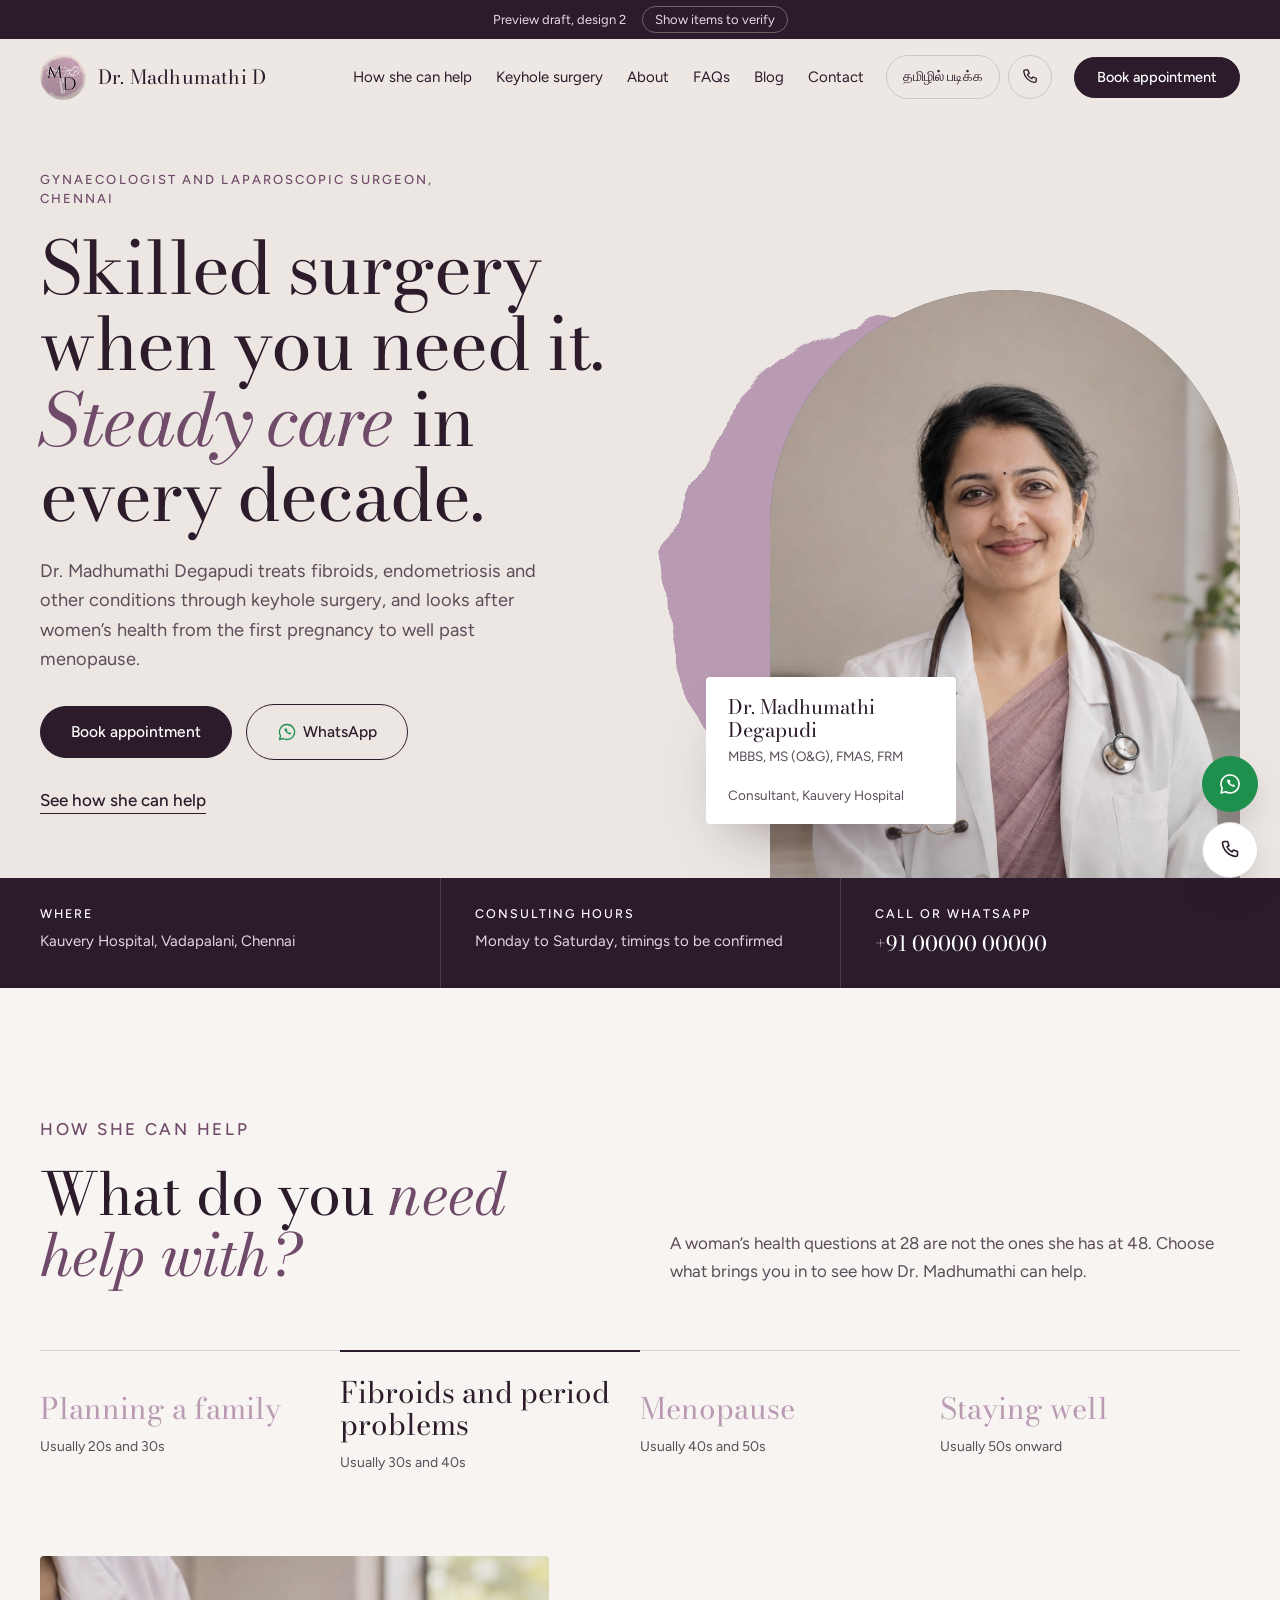
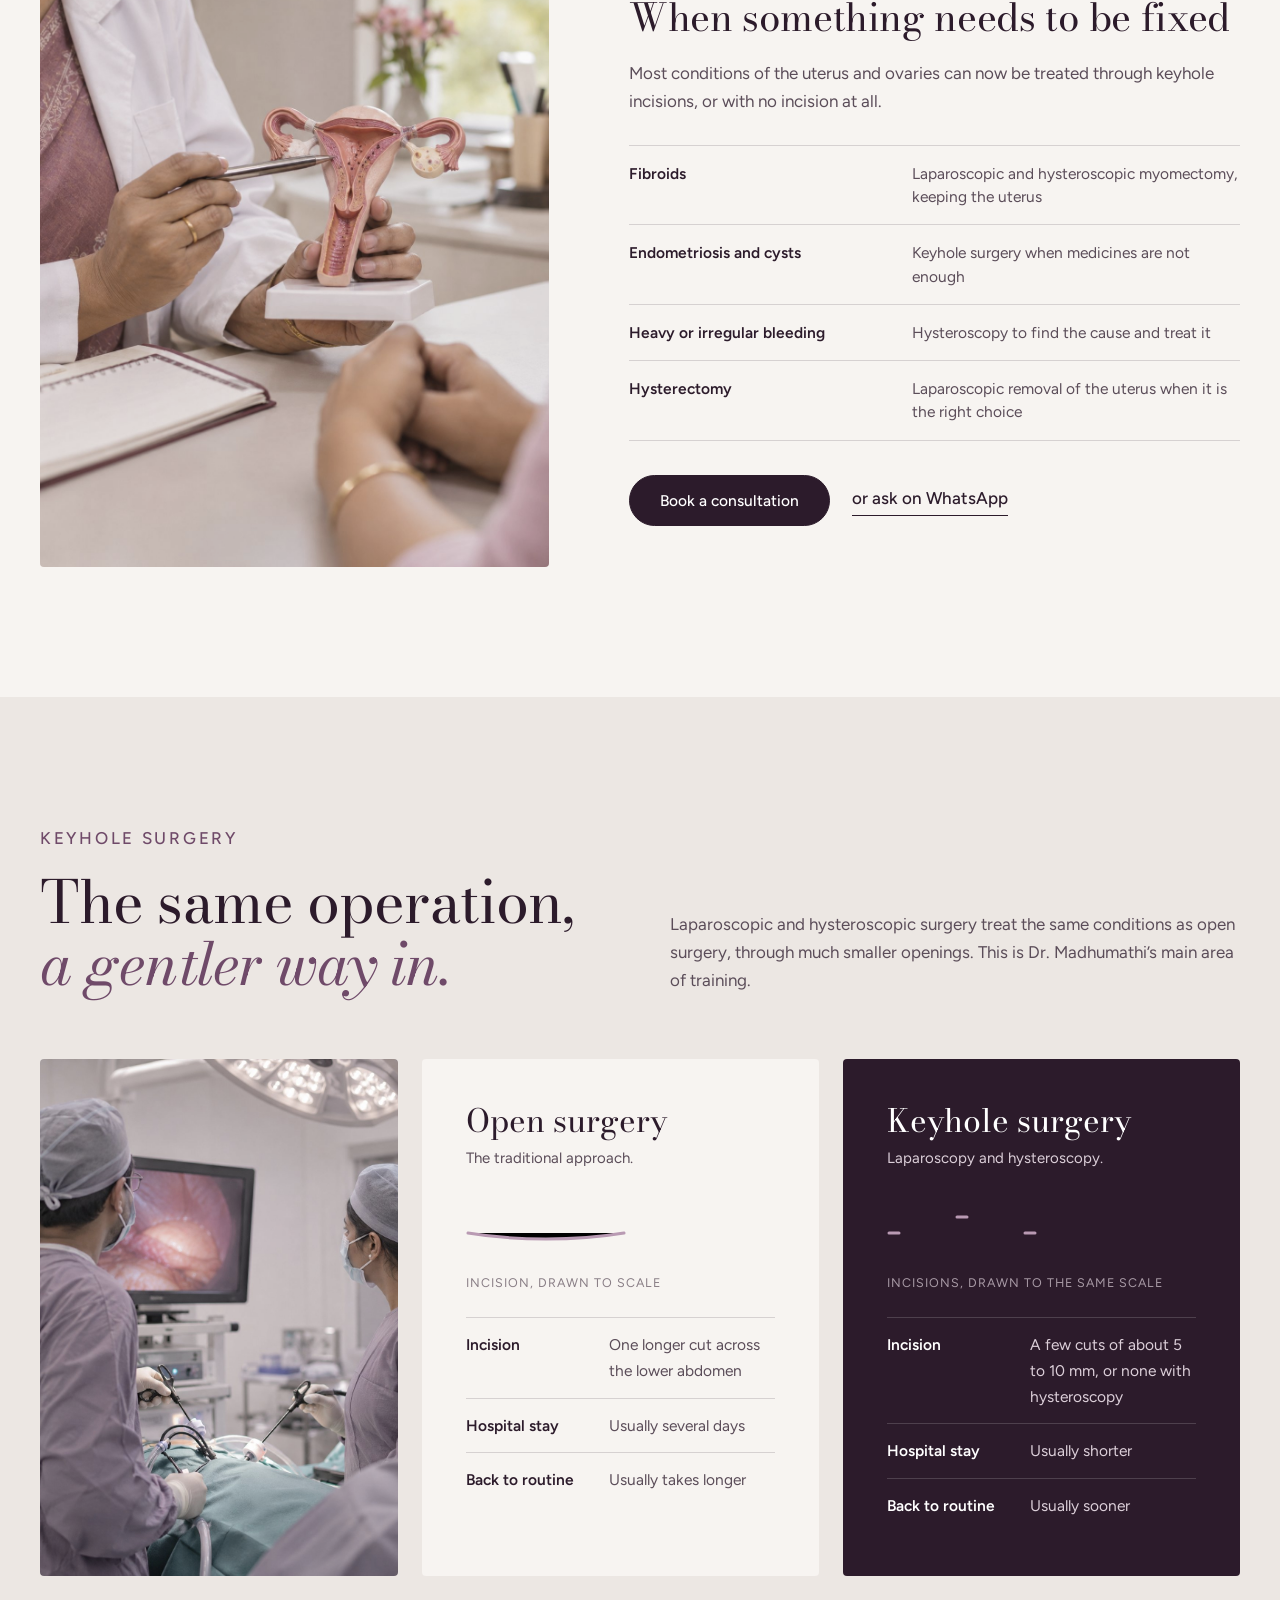
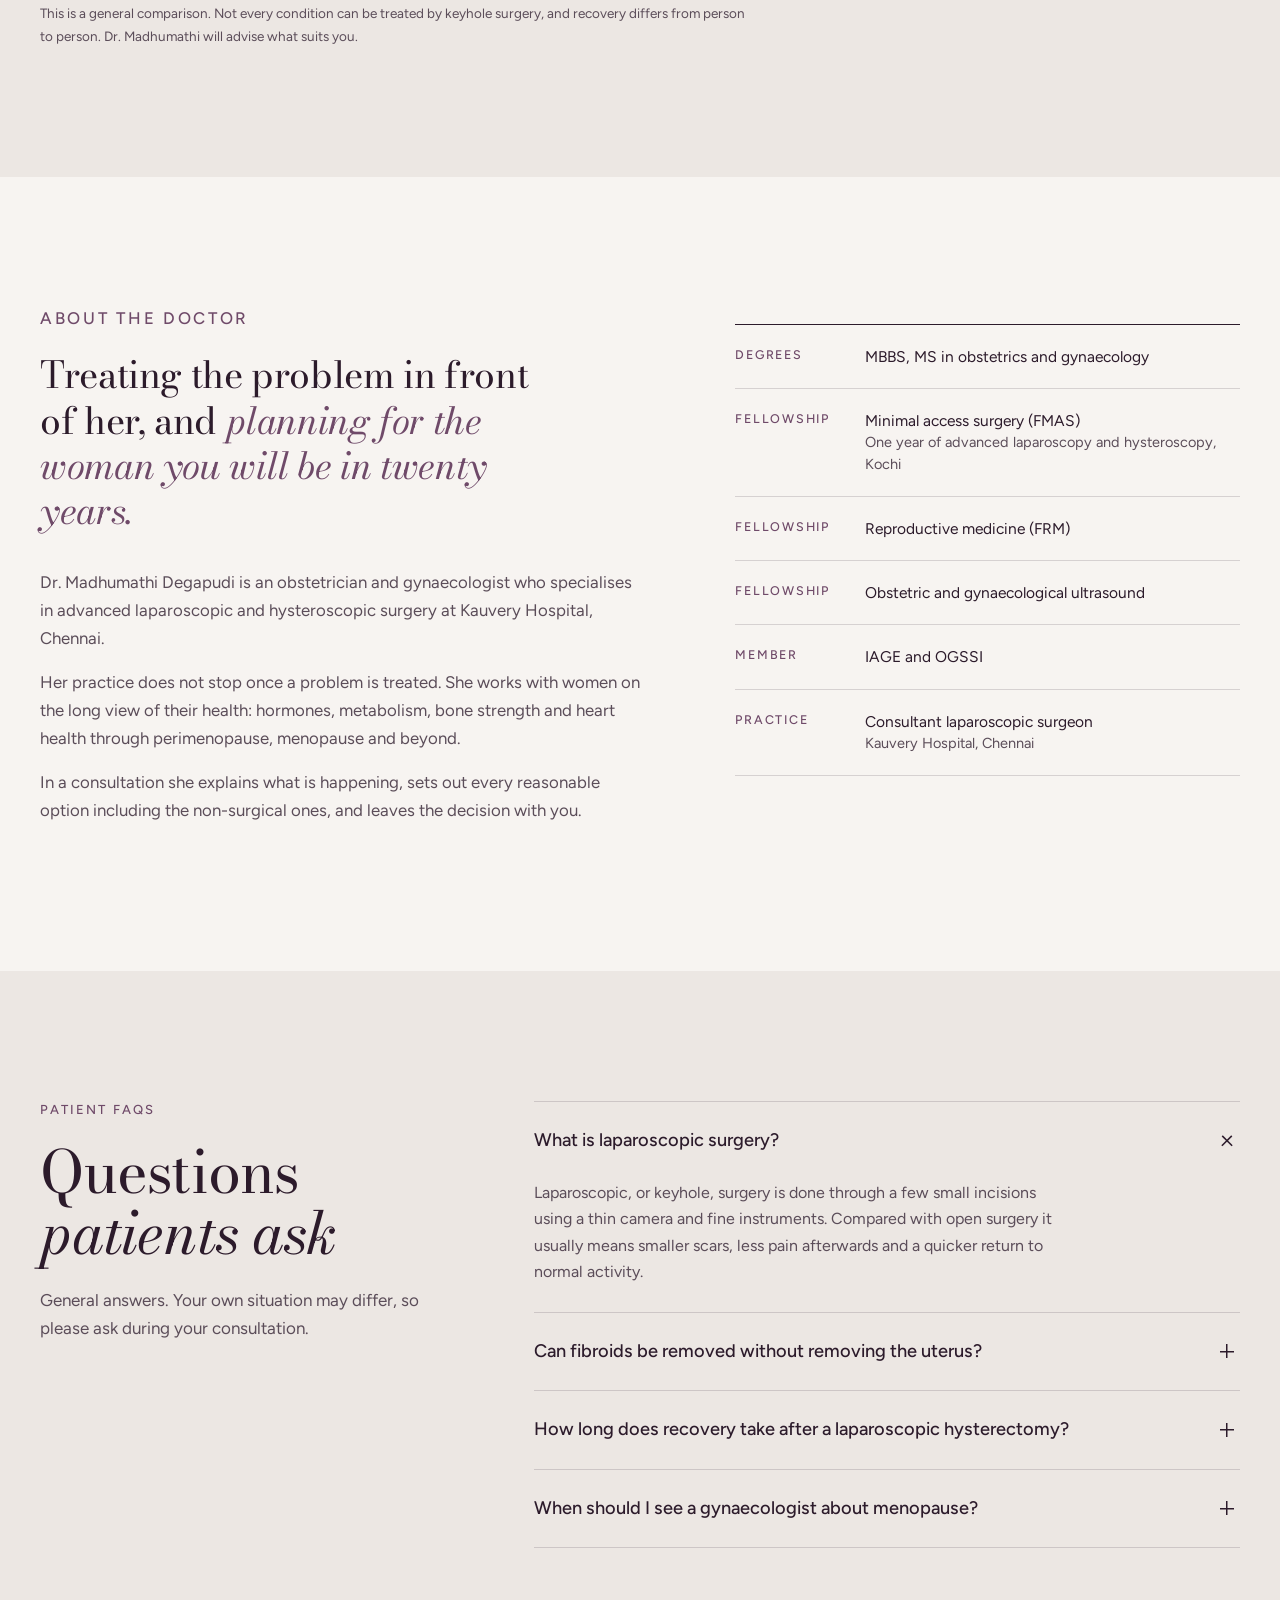
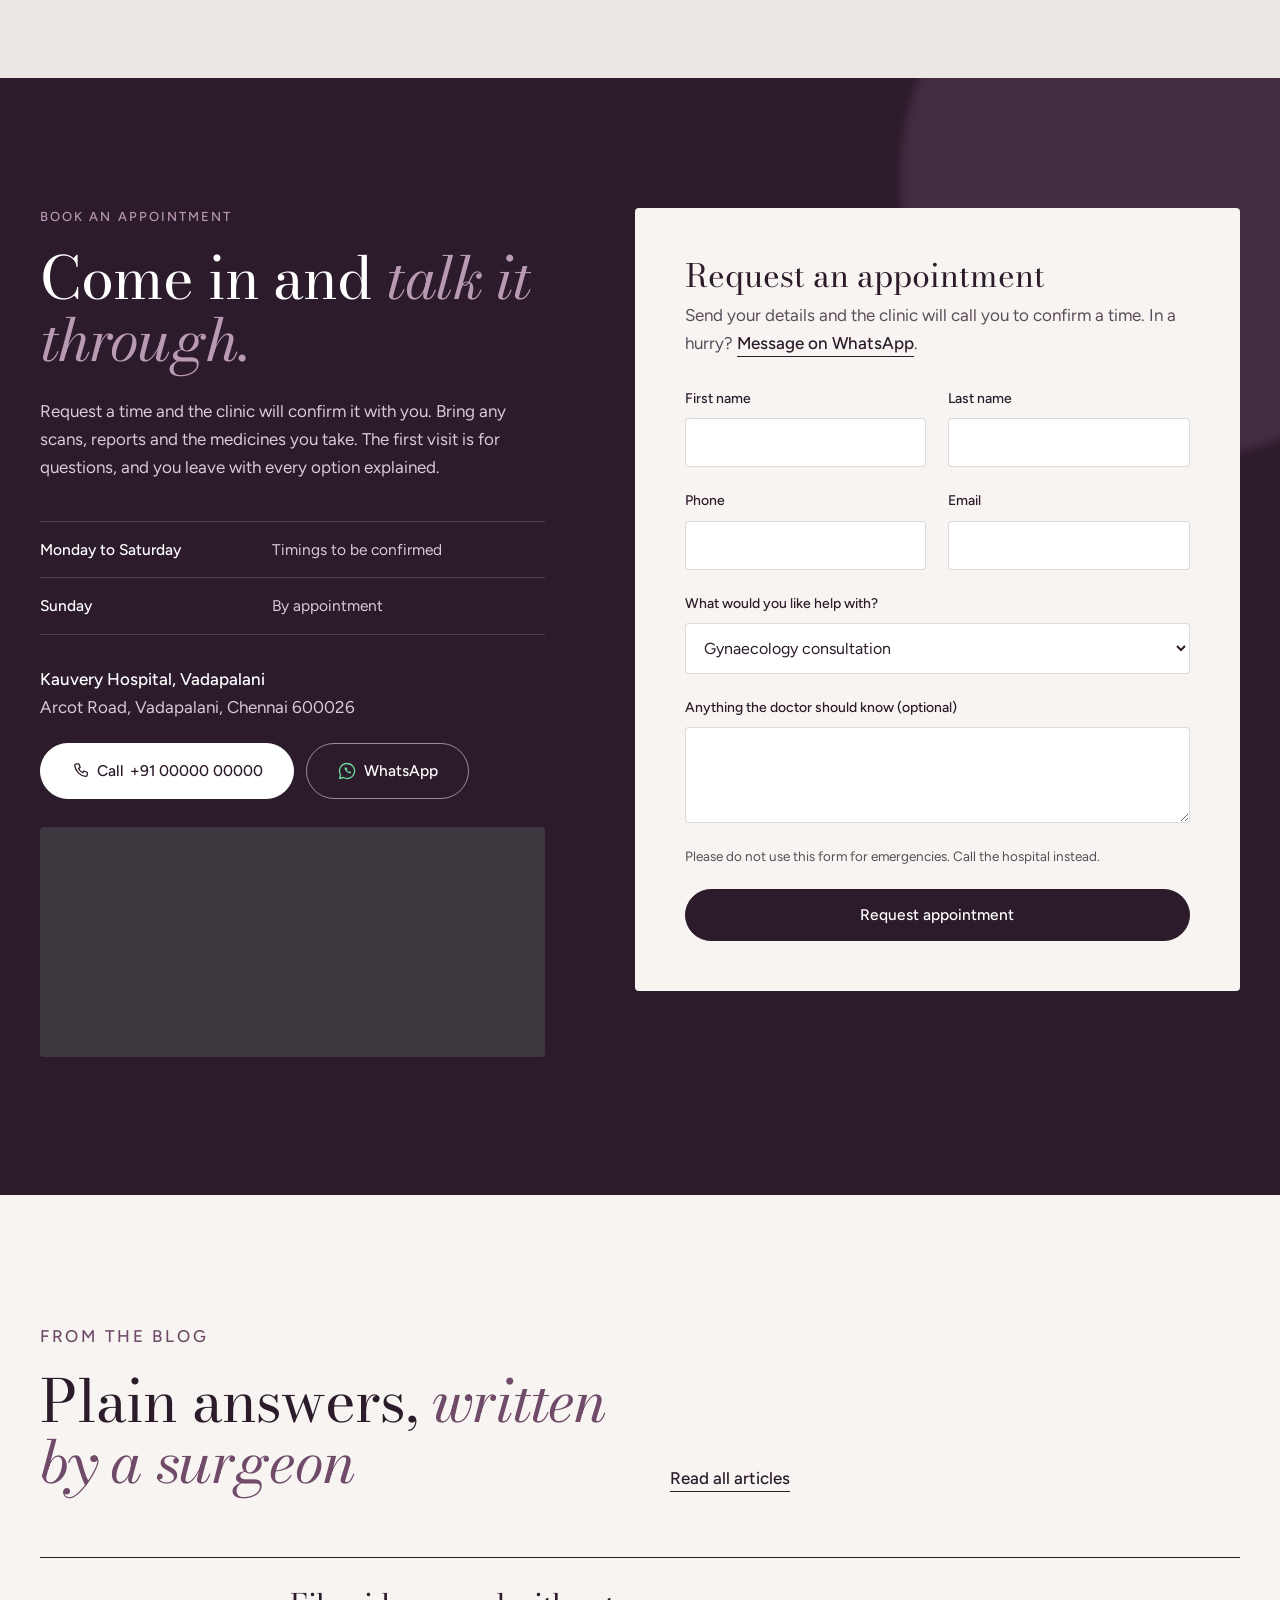
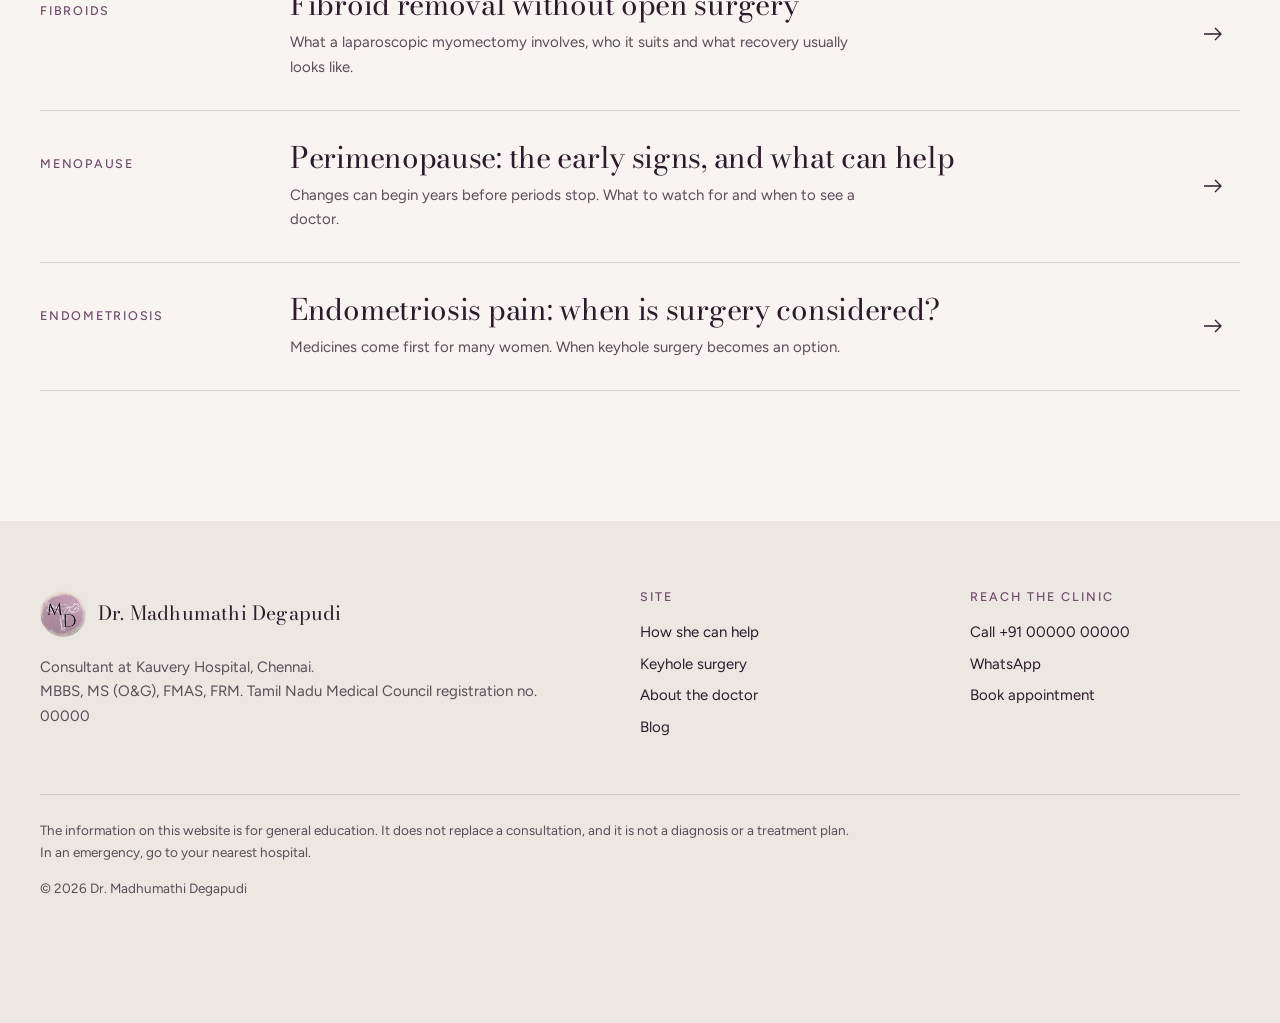
==== index.html @ 5eed121d "Website preview: Design 2 (life stages) Co-Authored-By: Claude Opus 5.5 <noreply@anthropic.com> Clau" ====
<!DOCTYPE html>
<html lang="en">
<head>
<meta charset="utf-8">
<meta name="robots" content="noindex, nofollow">
<meta name="viewport" content="width=device-width, initial-scale=1">
<title>Dr. Madhumathi Degapudi | Laparoscopic Gynaecologist in Chennai</title>
<meta name="description" content="Dr. Madhumathi Degapudi is a gynaecological laparoscopic and hysteroscopic surgeon and obstetrician at Kauvery Hospital, Chennai. Keyhole surgery, pregnancy care, menopause and healthy ageing.">
<link rel="icon" href="assets/logo-mark.jpg">
<link rel="stylesheet" href="styles.css">
<script type="application/ld+json">{"@context":"https://schema.org","@type":"Physician","name":"Dr. Madhumathi Degapudi","medicalSpecialty":["Gynecologic","Obstetric"],"description":"Gynaecological laparoscopic and hysteroscopic surgeon and obstetrician in Chennai.","hospitalAffiliation":{"@type":"Hospital","name":"Kauvery Hospital, Vadapalani"},"address":{"@type":"PostalAddress","streetAddress":"Arcot Road, Vadapalani","addressLocality":"Chennai","addressRegion":"Tamil Nadu","postalCode":"600026","addressCountry":"IN"}}</script>
</head>
<body class="hide-marks">
<div class="toast" role="status" aria-live="polite"></div><div class="preview-bar"><span>Preview draft, design 2</span><button type="button" data-toggle-marks>Show items to verify</button></div><svg width="0" height="0" style="position:absolute" aria-hidden="true"><symbol id="i-wa" viewBox="0 0 24 24"><path fill="none" stroke="currentColor" stroke-width="1.6" stroke-linejoin="round" d="M12 3a9 9 0 0 0-7.8 13.5L3 21l4.6-1.2A9 9 0 1 0 12 3Z"/><path fill="currentColor" d="M9.1 7.800c-.5 2.900 3.1 6.800 7 7.1l1-1.5-2-1.2-.9.8c-1-.4-2-1.400-2.400-2.400l.8-.9-1.2-2Z"/></symbol><symbol id="i-ph" viewBox="0 0 24 24"><path fill="none" stroke="currentColor" stroke-width="1.6" stroke-linejoin="round" d="M6.5 3.5h3l1.5 4-2 1.5a11 11 0 0 0 5 5l1.5-2 4 1.5v3a2 2 0 0 1-2 2A15 15 0 0 1 4.5 5.5a2 2 0 0 1 2-2Z"/></symbol></svg>
<header class="site-header" data-widget="header"><div class="wrap">
  <a class="brand" href="index.html"><img src="assets/logo-mark.jpg" alt=""><span><b>Dr. Madhumathi D</b><small>Laparoscopic surgeon and reproductive health specialist</small></span></a>
  <nav class="nav" id="nav" aria-label="Main"><a href="#care">How she can help</a><a href="#keyhole">Keyhole surgery</a><a href="#about">About</a><a href="#faqs">FAQs</a><a href="blog.html">Blog</a><a href="#book">Contact</a><a class="nav-ta" href="#" lang="ta" data-tamil>தமிழில் படிக்க</a></nav>
  <div class="reach"><a class="lang" href="#" lang="ta" data-tamil title="Tamil version: to be added on the live site">தமிழில் படிக்க</a><a class="round" href="tel:+910000000000" aria-label="Call the clinic"><svg class="ic" aria-hidden="true"><use href="#i-ph"/></svg></a></div>
  <a class="btn sm" href="#book">Book appointment</a>
  <button class="menu-btn" type="button" aria-label="Menu" aria-expanded="false" aria-controls="nav"></button>
</div></header>
<main>
<section class="hero" data-widget="hero"><div class="wrap">
  <div class="hero-text">
    <p class="label">Gynaecologist and laparoscopic surgeon, Chennai</p>
    <h1>Skilled surgery when you need it. <i>Steady care</i> in every decade.</h1>
    <p class="hero-lede">Dr. Madhumathi Degapudi treats fibroids, endometriosis and other conditions through keyhole surgery, and looks after women&rsquo;s health from the first pregnancy to well past menopause.</p>
    <div class="hero-actions"><a class="btn" href="#book">Book appointment</a><a class="btn wa-o" href="https://wa.me/910000000000?text=Hello%2C%20I%20would%20like%20to%20book%20an%20appointment%20with%20Dr.%20Madhumathi."><svg class="ic" aria-hidden="true"><use href="#i-wa"/></svg>WhatsApp</a></div>
    <p class="hero-more"><a class="tlink" href="#care">See how she can help</a></p>
  </div>
  <div class="hero-visual">
    <div class="disc" aria-hidden="true"><svg viewBox="0 0 200 200"><defs><filter id="brush" x="-20%" y="-20%" width="140%" height="140%"><feTurbulence type="fractalNoise" baseFrequency=".035" numOctaves="3" seed="7"/><feDisplacementMap in="SourceGraphic" scale="14"/></filter></defs><circle cx="100" cy="100" r="86" filter="url(#brush)"/></svg></div>
    <div class="hero-portrait"><img src="assets/img/doctor.jpg" alt="Dr. Madhumathi Degapudi"></div>
    <div class="hero-tag"><b>Dr. Madhumathi Degapudi</b><span><span class="v">MBBS, MS (O&amp;G), FMAS, FRM</span><br>Consultant, Kauvery Hospital</span><span class="v v-only">Dummy photo, not the doctor</span></div>
  </div>
</div></section>

<section class="facts" data-widget="info-bar" aria-label="Clinic details"><div class="wrap"><ul>
  <li><b>Where</b>Kauvery Hospital, <span class="v">Vadapalani</span>, Chennai</li>
  <li><b>Consulting hours</b><span class="v">Monday to Saturday, timings to be confirmed</span></li>
  <li><b>Call or WhatsApp</b><a href="tel:+910000000000"><span class="v">+91 00000 00000</span></a></li>
</ul></div></section>

<section class="section" id="care" data-widget="treatments-grid"><div class="wrap">
  <div class="head rv"><div><p class="label">How she can help</p><h2>What do you <i>need help with?</i></h2></div><p>A woman&rsquo;s health questions at 28 are not the ones she has at 48. Choose what brings you in to see how Dr. Madhumathi can help.</p></div>
  <div class="stages rv" role="tablist" aria-label="Life stage"><button class="stage-tab" role="tab" id="t-s1" aria-controls="s1" aria-selected="false" tabindex="-1"><span class="age">Planning a family</span><span class="name">Usually 20s and 30s</span></button><button class="stage-tab" role="tab" id="t-s2" aria-controls="s2" aria-selected="true" tabindex="0"><span class="age">Fibroids and period problems</span><span class="name">Usually 30s and 40s</span></button><button class="stage-tab" role="tab" id="t-s3" aria-controls="s3" aria-selected="false" tabindex="-1"><span class="age">Menopause</span><span class="name">Usually 40s and 50s</span></button><button class="stage-tab" role="tab" id="t-s4" aria-controls="s4" aria-selected="false" tabindex="-1"><span class="age">Staying well</span><span class="name">Usually 50s onward</span></button></div>
  <div class="panel" role="tabpanel" id="s1" aria-labelledby="t-s1" hidden><div class="panel-pic"><img src="assets/img/pregnancy.jpg" alt="A pregnant woman resting her hands on her bump" loading="lazy"></div><div class="panel-body"><h3>Starting a family, or deciding when to</h3><p>Care for the years when periods, contraception, fertility and pregnancy are the questions that matter most.</p><ul><li><b>Pregnancy care</b><span>Antenatal visits, normal delivery and caesarean section</span></li><li><b>High-risk pregnancy</b><span>Closer monitoring when you or the baby need it</span></li><li><b>Fertility</b><span>Evaluation, treatment and laparoscopic tubal recanalisation</span></li><li><b>Ultrasound</b><span>Obstetric and gynaecological scans</span></li></ul><div class="cta-row"><a class="btn" href="#book">Book a consultation</a><a class="tlink" href="https://wa.me/910000000000?text=Hello%2C%20I%20would%20like%20to%20book%20an%20appointment%20with%20Dr.%20Madhumathi.">or ask on WhatsApp</a></div></div></div><div class="panel" role="tabpanel" id="s2" aria-labelledby="t-s2"><div class="panel-pic"><img src="assets/img/consultation.jpg" alt="A doctor explaining a model of the uterus to a patient" loading="lazy"></div><div class="panel-body"><h3>When something needs to be fixed</h3><p>Most conditions of the uterus and ovaries can now be treated through keyhole incisions, or with no incision at all.</p><ul><li><b>Fibroids</b><span>Laparoscopic and hysteroscopic myomectomy, keeping the uterus</span></li><li><b>Endometriosis and cysts</b><span>Keyhole surgery when medicines are not enough</span></li><li><b>Heavy or irregular bleeding</b><span>Hysteroscopy to find the cause and treat it</span></li><li><b>Hysterectomy</b><span>Laparoscopic removal of the uterus when it is the right choice</span></li></ul><div class="cta-row"><a class="btn" href="#book">Book a consultation</a><a class="tlink" href="https://wa.me/910000000000?text=Hello%2C%20I%20would%20like%20to%20book%20an%20appointment%20with%20Dr.%20Madhumathi.">or ask on WhatsApp</a></div></div></div><div class="panel" role="tabpanel" id="s3" aria-labelledby="t-s3" hidden><div class="panel-pic"><img src="assets/img/menopause.jpg" alt="A woman in her late forties relaxing with a cup of tea" loading="lazy"></div><div class="panel-body"><h3>The change, without the guesswork</h3><p>Hot flushes, poor sleep, mood changes and unpredictable cycles are common. They are also treatable.</p><p class="v v-only" style="display:inline-block;font-size:14px">Services in this stage come from the doctor's note and need her confirmation.</p><ul><li><b>Symptom relief</b><span>Assessment and treatment, including hormone therapy where suitable</span></li><li><b>Bleeding problems</b><span>Prompt checks for heavy or unexpected bleeding</span></li><li><b>Screening</b><span>Cervical and breast screening at the right intervals</span></li><li><b>Metabolic health</b><span>Weight, blood sugar, thyroid and cholesterol reviewed together</span></li></ul><div class="cta-row"><a class="btn" href="#book">Book a consultation</a><a class="tlink" href="https://wa.me/910000000000?text=Hello%2C%20I%20would%20like%20to%20book%20an%20appointment%20with%20Dr.%20Madhumathi.">or ask on WhatsApp</a></div></div></div><div class="panel" role="tabpanel" id="s4" aria-labelledby="t-s4" hidden><div class="panel-pic"><img src="assets/img/healthy-ageing.jpg" alt="An older woman out on a morning walk" loading="lazy"></div><div class="panel-body"><h3>Strong for the decades ahead</h3><p>After menopause the risks shift to bones, heart and metabolism. A yearly review keeps you ahead of them.</p><p class="v v-only" style="display:inline-block;font-size:14px">Services in this stage come from the doctor's note and need her confirmation.</p><ul><li><b>Bone health</b><span>Screening and prevention of osteoporosis</span></li><li><b>Heart health</b><span>Risk checks that change after menopause</span></li><li><b>Bleeding after menopause</b><span>Always worth an early visit</span></li><li><b>Yearly review</b><span>One appointment that covers the whole picture</span></li></ul><div class="cta-row"><a class="btn" href="#book">Book a consultation</a><a class="tlink" href="https://wa.me/910000000000?text=Hello%2C%20I%20would%20like%20to%20book%20an%20appointment%20with%20Dr.%20Madhumathi.">or ask on WhatsApp</a></div></div></div>
</div></section>

<section class="section keyhole" id="keyhole" data-widget="features"><div class="wrap">
  <div class="head rv"><div><p class="label">Keyhole surgery</p><h2>The same operation, <i>a gentler way in.</i></h2></div><p>Laparoscopic and hysteroscopic surgery treat the same conditions as open surgery, through much smaller openings. This is Dr. Madhumathi&rsquo;s main area of training.</p></div>
  <div class="compare rv">
    <figure class="cmp-pic"><img src="assets/img/keyhole-surgery.jpg" alt="Surgeons performing a laparoscopic operation, watching the camera view on a monitor" loading="lazy"></figure>
    <div class="cmp"><h3>Open surgery</h3><p>The traditional approach.</p>
      <svg viewBox="0 0 300 56" preserveAspectRatio="xMinYMid meet" aria-hidden="true"><path class="cut" d="M2 30C50 38 110 38 158 30"/></svg><p class="cap">Incision, drawn to scale</p>
      <dl><div><dt>Incision</dt><dd>One longer cut across the lower abdomen</dd></div><div><dt>Hospital stay</dt><dd>Usually several days</dd></div><div><dt>Back to routine</dt><dd>Usually takes longer</dd></div></dl></div>
    <div class="cmp on"><h3>Keyhole surgery</h3><p>Laparoscopy and hysteroscopy.</p>
      <svg viewBox="0 0 300 56" preserveAspectRatio="xMinYMid meet" aria-hidden="true"><path class="cut" d="M2 30h10M70 14h10M138 30h10"/></svg><p class="cap">Incisions, drawn to the same scale</p>
      <dl><div><dt>Incision</dt><dd>A few cuts of about 5 to 10 mm, or none with hysteroscopy</dd></div><div><dt>Hospital stay</dt><dd>Usually shorter</dd></div><div><dt>Back to routine</dt><dd>Usually sooner</dd></div></dl></div>
  </div>
  <p class="note rv">This is a general comparison. Not every condition can be treated by keyhole surgery, and recovery differs from person to person. Dr. Madhumathi will advise what suits you. <span class="v v-only">Comparison wording to be approved by the doctor.</span></p>
</div></section>

<section class="section" id="about" data-widget="about"><div class="wrap about">
  <div class="about-copy rv">
    <p class="label">About the doctor</p>
    <p class="statement">Treating the problem in front of her, and <i>planning for the woman you will be in twenty years.</i></p>
    <p>Dr. Madhumathi Degapudi is an obstetrician and gynaecologist who specialises in advanced laparoscopic and hysteroscopic surgery at Kauvery Hospital, Chennai.</p>
    <p>Her practice does not stop once a problem is treated. She works with women on the long view of their health: hormones, metabolism, bone strength and heart health through perimenopause, menopause and beyond.</p>
    <p>In a consultation she explains what is happening, sets out every reasonable option including the non-surgical ones, and leaves the decision with you.</p>
  </div>
  <dl class="cv rv">
    <div><dt>Degrees</dt><dd><span class="v">MBBS, MS in obstetrics and gynaecology</span></dd></div>
    <div><dt>Fellowship</dt><dd><span class="v">Minimal access surgery (FMAS)</span><small><span class="v">One year of advanced laparoscopy and hysteroscopy, Kochi</span></small></dd></div>
    <div><dt>Fellowship</dt><dd><span class="v">Reproductive medicine (FRM)</span></dd></div>
    <div><dt>Fellowship</dt><dd><span class="v">Obstetric and gynaecological ultrasound</span></dd></div>
    <div><dt>Member</dt><dd><span class="v">IAGE and OGSSI</span></dd></div>
    <div><dt>Practice</dt><dd>Consultant laparoscopic surgeon<small>Kauvery Hospital, Chennai</small></dd></div>
  </dl>
</div></section>

<section class="section faq" id="faqs" data-widget="faq"><div class="wrap faq-grid">
  <div class="rv"><p class="label">Patient FAQs</p><h2>Questions <i>patients ask</i></h2><p style="margin-top:22px">General answers. Your own situation may differ, so please ask during your consultation.</p></div>
  <div class="rv">
    <details open><summary>What is laparoscopic surgery?</summary><p>Laparoscopic, or keyhole, surgery is done through a few small incisions using a thin camera and fine instruments. Compared with open surgery it usually means smaller scars, less pain afterwards and a quicker return to normal activity.</p></details>
    <details><summary>Can fibroids be removed without removing the uterus?</summary><p>Often, yes. A myomectomy removes the fibroids and leaves the uterus in place. Whether it suits you depends on the size, number and position of the fibroids and on your plans for pregnancy.</p></details>
    <details><summary>How long does recovery take after a laparoscopic hysterectomy?</summary><p>It varies from person to person. Many women go home within a few days and return to light activity over the following weeks. Your surgeon will give you a timeline based on your operation and general health.</p></details>
    <details><summary>When should I see a gynaecologist about menopause?</summary><p>Come in if hot flushes, poor sleep, mood changes or irregular periods are affecting your daily life, or if you have any bleeding after menopause. A check-up in your forties is also a good time to plan for bone and heart health.</p></details>
  </div>
</div></section>

<section class="section book" id="book" data-widget="appointment"><div class="wrap">
  <div class="rv">
    <p class="label">Book an appointment</p>
    <h2>Come in and <i>talk it through.</i></h2>
    <p class="visit-line">Request a time and the clinic will confirm it with you. Bring any scans, reports and the medicines you take. The first visit is for questions, and you leave with every option explained.</p>
    <table class="hours">
      <tr><th scope="row">Monday to Saturday</th><td><span class="v">Timings to be confirmed</span></td></tr>
      <tr><th scope="row">Sunday</th><td><span class="v">By appointment</span></td></tr>
    </table>
    <address><b>Kauvery Hospital, <span class="v">Vadapalani</span></b><span class="v">Arcot Road, Vadapalani, Chennai 600026</span></address>
    <div class="quick"><a class="btn light" href="tel:+910000000000"><svg class="ic" aria-hidden="true"><use href="#i-ph"/></svg>Call <span class="v">+91 00000 00000</span></a><a class="btn wa-o" href="https://wa.me/910000000000?text=Hello%2C%20I%20would%20like%20to%20book%20an%20appointment%20with%20Dr.%20Madhumathi."><svg class="ic" aria-hidden="true"><use href="#i-wa"/></svg>WhatsApp</a></div>
    <iframe class="map" title="Map showing Kauvery Hospital, Vadapalani" loading="lazy" src="https://www.google.com/maps?q=Kauvery+Hospital+Vadapalani+Chennai&output=embed"></iframe>
  </div>
  <div class="form rv">
    <h3>Request an appointment</h3>
    <p>Send your details and the clinic will call you to confirm a time. In a hurry? <a class="tlink" href="https://wa.me/910000000000?text=Hello%2C%20I%20would%20like%20to%20book%20an%20appointment%20with%20Dr.%20Madhumathi.">Message on WhatsApp</a>.</p>
    <form id="appointment-form" class="am-form">
      <label class="field">First name<input type="text" name="first_name" autocomplete="given-name" required></label>
      <label class="field">Last name<input type="text" name="last_name" autocomplete="family-name"></label>
      <label class="field">Phone<input type="tel" name="phone" autocomplete="tel" required></label>
      <label class="field">Email<input type="email" name="email" autocomplete="email"></label>
      <label class="field full">What would you like help with?<select name="concern"><option>Gynaecology consultation</option><option>Surgery opinion</option><option>Pregnancy care</option><option>Fertility</option><option>Menopause and healthy ageing</option><option>Other</option></select></label>
      <label class="field full">Anything the doctor should know (optional)<textarea name="summary"></textarea></label>
      <small>Please do not use this form for emergencies. Call the hospital instead.</small>
      <button class="btn" type="submit">Request appointment</button>
    </form>
    <div class="sent" tabindex="-1" role="status">Appointment requested. On the live site this sends an email alert to the clinic; in this preview nothing is sent.</div>
  </div>
</div></section>

<section class="section" id="blog" data-widget="blog-grid"><div class="wrap">
  <div class="head rv"><div><p class="label">From the blog</p><h2>Plain answers, <i>written by a surgeon</i></h2></div><p><a class="tlink" href="blog.html">Read all articles</a></p></div>
  <div class="rows rv"><a class="jrow" href="#" data-in="fibroids"><span>Fibroids</span><div><h3>Fibroid removal without open surgery</h3><p>What a laparoscopic myomectomy involves, who it suits and what recovery usually looks like.</p></div><svg viewBox="0 0 26 26" aria-hidden="true"><path d="M4 13h17M15 7l6 6-6 6"/></svg></a><a class="jrow" href="#" data-in="menopause"><span>Menopause</span><div><h3>Perimenopause: the early signs, and what can help</h3><p>Changes can begin years before periods stop. What to watch for and when to see a doctor.</p></div><svg viewBox="0 0 26 26" aria-hidden="true"><path d="M4 13h17M15 7l6 6-6 6"/></svg></a><a class="jrow" href="#" data-in="endometriosis"><span>Endometriosis</span><div><h3>Endometriosis pain: when is surgery considered?</h3><p>Medicines come first for many women. When keyhole surgery becomes an option.</p></div><svg viewBox="0 0 26 26" aria-hidden="true"><path d="M4 13h17M15 7l6 6-6 6"/></svg></a></div>
</div></section>
</main>
<footer class="site-footer" data-widget="footer"><div class="wrap">
  <div class="cols">
    <div><a class="brand" href="index.html"><img src="assets/logo-mark.jpg" alt=""><span><b>Dr. Madhumathi Degapudi</b><small>Laparoscopic surgeon and reproductive health specialist</small></span></a>
      <p>Consultant at Kauvery Hospital, Chennai.<br><span class="v">MBBS, MS (O&amp;G), FMAS, FRM</span>. Tamil Nadu Medical Council registration no. <span class="v">00000</span></p></div>
    <div><h3>Site</h3><ul><li><a href="#care">How she can help</a></li><li><a href="#keyhole">Keyhole surgery</a></li><li><a href="#about">About the doctor</a></li><li><a href="blog.html">Blog</a></li></ul></div>
    <div><h3>Reach the clinic</h3><ul><li><a href="tel:+910000000000">Call <span class="v">+91 00000 00000</span></a></li><li><a href="https://wa.me/910000000000?text=Hello%2C%20I%20would%20like%20to%20book%20an%20appointment%20with%20Dr.%20Madhumathi.">WhatsApp</a></li><li><a href="#book">Book appointment</a></li></ul></div>
  </div>
  <div class="fine"><p>The information on this website is for general education. It does not replace a consultation, and it is not a diagnosis or a treatment plan. In an emergency, go to your nearest hospital.</p><p>&copy; 2026 Dr. Madhumathi Degapudi</p></div>
</div></footer>
<nav class="dock" aria-label="Quick actions"><a href="tel:+910000000000"><svg class="ic" aria-hidden="true"><use href="#i-ph"/></svg>Call</a><a class="wa" href="https://wa.me/910000000000?text=Hello%2C%20I%20would%20like%20to%20book%20an%20appointment%20with%20Dr.%20Madhumathi."><svg class="ic" aria-hidden="true"><use href="#i-wa"/></svg>WhatsApp</a><a class="main" href="#book">Book</a></nav>
<div class="float" aria-label="Quick contact"><a class="wa" href="https://wa.me/910000000000?text=Hello%2C%20I%20would%20like%20to%20book%20an%20appointment%20with%20Dr.%20Madhumathi." aria-label="WhatsApp the clinic" title="WhatsApp the clinic"><svg class="ic" aria-hidden="true"><use href="#i-wa"/></svg><span>WhatsApp us</span></a><a href="tel:+910000000000" aria-label="Call the clinic" title="Call the clinic"><svg class="ic" aria-hidden="true"><use href="#i-ph"/></svg><span>Call <span class="v">+91 00000 00000</span></span></a></div>
<script src="site.js"></script>
</body>
</html>
---- styles.css ----
/* Dr. Madhumathi D — Design 2: "every decade" */

@font-face { font-family: "Bodoni Moda"; src: url(assets/fonts/bodoni-moda-latin-400-normal.woff2) format("woff2"); font-weight: 400; font-display: swap; }
@font-face { font-family: "Bodoni Moda"; src: url(assets/fonts/bodoni-moda-latin-400-italic.woff2) format("woff2"); font-weight: 400; font-style: italic; font-display: swap; }
@font-face { font-family: "Figtree"; src: url(assets/fonts/figtree-latin-400-normal.woff2) format("woff2"); font-weight: 400; font-display: swap; }
@font-face { font-family: "Figtree"; src: url(assets/fonts/figtree-latin-500-normal.woff2) format("woff2"); font-weight: 500; font-display: swap; }
@font-face { font-family: "Figtree"; src: url(assets/fonts/figtree-latin-600-normal.woff2) format("woff2"); font-weight: 600; font-display: swap; }

:root {
  --ink: #2c1b2b;          /* aubergine, from the logo lettering */
  --body: #5b4d59;
  --stone: #ece7e3;        /* the logo's greige ground */
  --paper: #f7f4f1;
  --white: #ffffff;
  --mauve: #b99ab3;        /* the logo's brushed disc */
  --mauve-soft: #e6d7e2;
  --plum: #6f4a69;
  --line: rgba(44, 27, 43, .16);
  --display: "Bodoni Moda", "Didot", "Times New Roman", serif;
  --text: "Figtree", "Segoe UI", system-ui, sans-serif;
  --wrap: 1200px;
  --ease: cubic-bezier(.22, .7, .2, 1);
}

* { box-sizing: border-box; }
html { scroll-behavior: smooth; scroll-padding-top: 88px; }
body { margin: 0; background: var(--paper); color: var(--body); font: 400 17px/1.65 var(--text); -webkit-font-smoothing: antialiased; overflow-x: hidden; }
img { max-width: 100%; display: block; }
a { color: inherit; }
h1, h2, h3 { margin: 0; color: var(--ink); }
h1, h2 { font-family: var(--display); font-weight: 400; line-height: 1.04; letter-spacing: -.015em; }
h2 { font-size: clamp(2.3rem, 4.6vw, 4rem); }
h3 { font: 600 1.12rem/1.3 var(--text); letter-spacing: 0; }
p { margin: 0 0 1em; max-width: 58ch; }
.wrap { width: min(var(--wrap), 100% - 64px); margin-inline: auto; }
:focus-visible { outline: 2px solid var(--plum); outline-offset: 3px; border-radius: 3px; }
.label { font: 500 13px/1 var(--text); letter-spacing: .16em; text-transform: uppercase; color: var(--plum); margin: 0 0 22px; }
.v { background: #fff1bf; box-shadow: 0 0 0 2px #fff1bf; color: #4a3a00; }
.hide-marks .v { background: none; box-shadow: none; color: inherit; }
.hide-marks .v-only { display: none; }

.preview-bar { background: var(--ink); color: #e6dbe4; font-size: 13px; padding: 6px 20px; display: flex; gap: 16px; align-items: center; justify-content: center; }
.preview-bar button { font: inherit; color: inherit; background: transparent; border: 1px solid rgba(255,255,255,.3); border-radius: 99px; padding: 2px 12px; cursor: pointer; }

/* buttons */
.btn { display: inline-flex; align-items: center; justify-content: center; font: 500 15.5px/1 var(--text); text-decoration: none; padding: 17px 30px; border-radius: 99px; border: 1px solid var(--ink); background: var(--ink); color: #fff; cursor: pointer; white-space: nowrap; transition: background .3s, color .3s, transform .3s var(--ease); }
.btn:hover { background: var(--plum); border-color: var(--plum); transform: translateY(-2px); }
.btn.line { background: transparent; color: var(--ink); }
.btn.line:hover { background: var(--ink); color: #fff; border-color: var(--ink); }
.btn.light { background: #fff; color: var(--ink); border-color: #fff; }
.btn.light:hover { background: var(--mauve-soft); border-color: var(--mauve-soft); }
.btn.sm { padding: 12px 22px; font-size: 14.5px; }
.tlink { font-weight: 500; color: var(--ink); text-decoration: none; border-bottom: 1px solid var(--ink); padding-bottom: 3px; transition: color .3s, border-color .3s; }
.tlink:hover { color: var(--plum); border-color: var(--plum); }

/* header */
.site-header { position: sticky; top: 0; z-index: 50; background: color-mix(in srgb, var(--stone) 90%, transparent); backdrop-filter: blur(14px); }
.site-header .wrap { display: flex; align-items: center; gap: 34px; height: 76px; }
.brand { display: flex; align-items: center; gap: 12px; text-decoration: none; margin-right: auto; }
.brand img { width: 46px; height: 46px; border-radius: 50%; }
.brand b { display: block; font: 400 1.22rem/1 var(--display); color: var(--ink); letter-spacing: .01em; white-space: nowrap; }
.brand small { display: block; font-size: 12px; color: var(--body); margin-top: 5px; white-space: nowrap; }
.nav { display: flex; gap: 30px; font-size: 15px; white-space: nowrap; }
.nav a { text-decoration: none; color: var(--ink); }
.nav a:hover, .nav a[aria-current="page"] { color: var(--plum); }
.menu-btn { display: none; width: 46px; height: 46px; border-radius: 50%; border: 1px solid var(--line); background: transparent; cursor: pointer; position: relative; }
.menu-btn::before, .menu-btn::after { content: ""; position: absolute; left: 13px; right: 13px; height: 1.5px; background: var(--ink); transition: transform .3s var(--ease), top .3s var(--ease); }
.menu-btn::before { top: 18px; } .menu-btn::after { top: 26px; }
.menu-open .menu-btn::before { top: 22px; transform: rotate(45deg); }
.menu-open .menu-btn::after { top: 22px; transform: rotate(-45deg); }

/* hero */
.hero { background: var(--stone); position: relative; overflow: hidden; }
.hero .wrap { display: grid; grid-template-columns: 1.08fr .92fr; gap: 40px; align-items: end; min-height: min(760px, calc(100vh - 76px)); padding-top: 56px; }
.hero-text { align-self: center; padding-bottom: 64px; position: relative; z-index: 2; }
.hero h1 { font-size: clamp(2.9rem, 5.7vw, 5.4rem); }
.hero h1 i { font-style: italic; color: var(--plum); }
.hero-lede { font-size: 1.14rem; line-height: 1.6; margin: 30px 0 38px; max-width: 44ch; }
.hero-actions { display: flex; flex-wrap: wrap; gap: 14px; align-items: center; }
.hero-visual { position: relative; align-self: end; justify-self: end; width: min(470px, 100%); }
.disc { position: absolute; left: 50%; top: 46%; width: 128%; aspect-ratio: 1; transform: translate(-50%, -50%); }
.disc svg { width: 100%; height: 100%; overflow: visible; }
.disc circle { fill: var(--mauve); }
.hero-portrait { position: relative; aspect-ratio: 4 / 5; border-radius: 260px 260px 0 0; overflow: hidden; background: #5c686d; }
.hero-portrait img { width: 100%; height: 100%; object-fit: cover; filter: saturate(.85) contrast(.97); }
.hero-tag { position: absolute; left: -64px; bottom: 54px; background: var(--white); padding: 18px 22px; border-radius: 4px; z-index: 3; box-shadow: 0 30px 60px -30px rgba(44,27,43,.5); max-width: 250px; }
.hero-tag b { display: block; font: 400 1.25rem/1.15 var(--display); color: var(--ink); }
.hero-tag span { display: block; font-size: 13.5px; line-height: 1.45; margin-top: 6px; }
.hero-text > *, .hero-visual { opacity: 0; transform: translateY(22px); animation: rise 1s var(--ease) forwards; }
.hero-text > :nth-child(1) { animation-delay: .05s; } .hero-text > :nth-child(2) { animation-delay: .15s; } .hero-text > :nth-child(3) { animation-delay: .28s; } .hero-text > :nth-child(4) { animation-delay: .4s; }
.hero-visual { animation-delay: .3s; }
@keyframes rise { to { opacity: 1; transform: none; } }

/* facts bar */
.facts { background: var(--ink); color: #e3d6e0; }
.facts ul { list-style: none; margin: 0; padding: 0; display: grid; grid-template-columns: repeat(3, 1fr); }
.facts li { padding: 30px 34px; border-left: 1px solid rgba(255,255,255,.14); font-size: 15px; line-height: 1.5; }
.facts li:first-child { border-left: 0; padding-left: 0; }
.facts b { display: block; color: #fff; font: 500 12.5px/1 var(--text); letter-spacing: .16em; text-transform: uppercase; margin-bottom: 10px; }
.facts a { color: #fff; }
.facts .v { color: #4a3a00; } .hide-marks .facts .v { color: inherit; }

.section { padding: 130px 0; }
.head { display: grid; grid-template-columns: 1fr 1fr; gap: 60px; align-items: end; margin-bottom: 64px; }
.head p { margin: 0; font-size: 1.06rem; }
.head h2 i, .statement i, .book h2 i, .closing i { font-style: italic; color: var(--plum); }

/* decades */
.stages { display: grid; grid-template-columns: repeat(4, 1fr); border-top: 1px solid var(--line); position: relative; }
.stage-tab { all: unset; box-sizing: border-box; cursor: pointer; padding: 26px 20px 26px 0; position: relative; color: var(--body); transition: color .3s; }
.stage-tab::before { content: ""; position: absolute; left: 0; top: -1px; width: 100%; height: 2px; background: var(--ink); transform: scaleX(0); transform-origin: left; transition: transform .6s var(--ease); }
.stage-tab[aria-selected="true"]::before { transform: scaleX(1); }
.stage-tab .age { display: block; font: 400 clamp(1.9rem, 3.2vw, 2.9rem)/1 var(--display); color: var(--mauve); transition: color .3s; }
.stage-tab .name { display: block; margin-top: 10px; font-weight: 500; font-size: 15.5px; }
.stage-tab[aria-selected="true"] .age, .stage-tab:hover .age { color: var(--ink); }
.stage-tab[aria-selected="true"] { color: var(--ink); }
.stage-tab:focus-visible { outline: 2px solid var(--plum); outline-offset: -2px; }
.panel { display: grid; grid-template-columns: 5fr 6fr; gap: 80px; align-items: center; margin-top: 56px; }
.panel[hidden] { display: none; }
.panel-pic { aspect-ratio: 5 / 6; border-radius: 4px; overflow: hidden; background: var(--stone); position: relative; }
.panel-pic img { width: 100%; height: 100%; object-fit: cover; filter: saturate(.8) contrast(.97); animation: zoom 1.4s var(--ease); }
.panel-pic.duo img { filter: grayscale(1) contrast(1.05) brightness(1.05); }
.panel-pic.duo::after { content: ""; position: absolute; inset: 0; background: var(--mauve); mix-blend-mode: soft-light; opacity: .8; }
@keyframes zoom { from { transform: scale(1.08); opacity: .4; } to { transform: none; opacity: 1; } }
.panel-body { animation: rise2 .8s var(--ease); }
@keyframes rise2 { from { opacity: 0; transform: translateY(18px); } to { opacity: 1; transform: none; } }
.panel-body h3 { font: 400 clamp(1.9rem, 3vw, 2.7rem)/1.1 var(--display); letter-spacing: -.01em; margin-bottom: 20px; }
.panel-body ul { list-style: none; margin: 30px 0 34px; padding: 0; }
.panel-body li { display: grid; grid-template-columns: 1fr 1.25fr; gap: 20px; padding: 16px 0; border-top: 1px solid var(--line); font-size: 15.5px; line-height: 1.5; }
.panel-body li:last-child { border-bottom: 1px solid var(--line); }
.panel-body li b { color: var(--ink); font-weight: 600; }

/* keyhole comparison */
.keyhole { background: var(--stone); }
.compare { display: grid; grid-template-columns: 1fr 1fr; gap: 24px; }
.cmp { background: var(--paper); border-radius: 4px; padding: 44px; }
.cmp.on { background: var(--ink); color: #dccfd9; }
.cmp.on h3, .cmp.on dt { color: #fff; }
.cmp h3 { font: 400 2rem/1.1 var(--display); margin-bottom: 8px; }
.cmp > p { font-size: 15px; margin-bottom: 26px; }
.cmp svg { width: 100%; height: 56px; margin: 6px 0 6px; }
.cmp .cap { font-size: 12.5px; letter-spacing: .08em; text-transform: uppercase; opacity: .7; margin: 0 0 24px; }
.cmp svg .body { fill: none; stroke: currentColor; stroke-opacity: .35; stroke-width: 1.2; }
.cmp svg .cut { stroke: var(--mauve); stroke-width: 3; stroke-linecap: round; }
.cmp dl { margin: 0; }
.cmp dl div { display: grid; grid-template-columns: 1fr 1.3fr; gap: 16px; padding: 14px 0; border-top: 1px solid var(--line); font-size: 15.5px; }
.cmp.on dl div { border-color: rgba(255,255,255,.16); }
.cmp dt { font-weight: 600; color: var(--ink); } .cmp dd { margin: 0; }
.note { font-size: 13.5px; margin: 26px 0 0; max-width: 80ch; }

/* about */
.about { display: grid; grid-template-columns: 6fr 5fr; gap: 90px; align-items: start; }
.statement { font: 400 clamp(1.7rem, 2.9vw, 2.6rem)/1.22 var(--display); color: var(--ink); letter-spacing: -.01em; margin: 0 0 36px; max-width: 22ch; }
.about-copy p { font-size: 1.05rem; }
.about-copy .statement { font-size: clamp(1.7rem, 2.9vw, 2.6rem); }
.cv { border-top: 1px solid var(--ink); }
.cv div { display: grid; grid-template-columns: 110px 1fr; gap: 20px; padding: 20px 0; border-bottom: 1px solid var(--line); font-size: 15.5px; line-height: 1.5; }
.cv dt { font: 500 12.5px/1.6 var(--text); letter-spacing: .14em; text-transform: uppercase; color: var(--plum); }
.cv dd { margin: 0; color: var(--ink); }
.cv dd small { display: block; color: var(--body); font-size: 14.5px; }

/* visit */
.steps { list-style: none; margin: 0; padding: 0; display: grid; grid-template-columns: repeat(4, 1fr); gap: 0; counter-reset: s; border-top: 1px solid var(--ink); }
.steps li { counter-increment: s; padding: 30px 30px 0 0; }
.steps li::before { content: counter(s); display: block; font: 400 3.4rem/1 var(--display); color: var(--mauve); margin-bottom: 22px; }
.steps p { font-size: 15.5px; margin: 10px 0 0; }

/* faq */
.faq { background: var(--stone); }
.faq-grid { display: grid; grid-template-columns: 4fr 7fr; gap: 90px; }
.faq-grid > div:first-child { position: sticky; top: 120px; align-self: start; }
details { border-top: 1px solid var(--line); }
details:last-child { border-bottom: 1px solid var(--line); }
summary { list-style: none; cursor: pointer; padding: 26px 50px 26px 0; font: 500 1.14rem/1.4 var(--text); color: var(--ink); position: relative; }
summary::-webkit-details-marker { display: none; }
summary::after { content: ""; position: absolute; right: 6px; top: 50%; width: 14px; height: 14px; margin-top: -7px; background: linear-gradient(var(--ink), var(--ink)) center / 14px 1.5px no-repeat, linear-gradient(var(--ink), var(--ink)) center / 1.5px 14px no-repeat; transition: transform .4s var(--ease); }
details[open] summary::after { transform: rotate(45deg); }
details p { padding: 0 50px 26px 0; margin: 0; font-size: 16px; }

/* book */
.book { background: var(--ink); color: #d8cbd5; position: relative; overflow: hidden; }
.book::before { content: ""; position: absolute; right: -180px; top: -180px; width: 560px; height: 560px; border-radius: 50%; background: var(--plum); opacity: .35; filter: blur(4px); }
.book .wrap { display: grid; grid-template-columns: 5fr 6fr; gap: 90px; position: relative; }
.book h2 { color: #fff; } .book h2 i { color: var(--mauve); }
.book .label { color: var(--mauve); }
.hours { width: 100%; border-collapse: collapse; margin: 40px 0 30px; }
.hours th, .hours td { text-align: left; padding: 15px 0; border-top: 1px solid rgba(255,255,255,.16); font-weight: 400; font-size: 15.5px; }
.hours tr:last-child th, .hours tr:last-child td { border-bottom: 1px solid rgba(255,255,255,.16); }
.hours th { color: #fff; font-weight: 500; width: 46%; }
.book address { font-style: normal; margin-bottom: 22px; }
.book address b { color: #fff; font-weight: 500; display: block; }
.book .quick { display: flex; flex-wrap: wrap; gap: 12px; margin-bottom: 28px; }
.book .btn.line { color: #fff; border-color: rgba(255,255,255,.45); }
.book .btn.line:hover { background: #fff; color: var(--ink); border-color: #fff; }
.map { border: 0; width: 100%; height: 230px; border-radius: 4px; background: #46344a; filter: grayscale(.6); }
.book .v { color: #4a3a00; } .hide-marks .book .v { color: inherit; }
.form { background: var(--paper); color: var(--body); border-radius: 4px; padding: 50px; align-self: start; }
.form h3 { font: 400 2rem/1.1 var(--display); margin-bottom: 8px; }
.form form { display: grid; grid-template-columns: 1fr 1fr; gap: 22px 22px; margin-top: 30px; }
.field { display: flex; flex-direction: column; gap: 8px; font-size: 14px; font-weight: 500; color: var(--ink); }
.field.full { grid-column: 1 / -1; }
.field input, .field select, .field textarea { font: 400 16px var(--text); color: var(--ink); background: var(--white); border: 1px solid var(--line); border-radius: 4px; padding: 14px; width: 100%; }
.field input:focus, .field select:focus, .field textarea:focus { outline: none; border-color: var(--plum); box-shadow: 0 0 0 3px var(--mauve-soft); }
.field textarea { min-height: 96px; resize: vertical; }
.form small { grid-column: 1 / -1; font-size: 13.5px; }
.form .btn { grid-column: 1 / -1; }
.sent { display: none; background: var(--mauve-soft); border-radius: 4px; padding: 16px 20px; margin-top: 20px; color: var(--ink); font-size: 15px; }
.sent.on { display: block; }

/* journal rows */
.rows { border-top: 1px solid var(--ink); }
.jrow { display: grid; grid-template-columns: 220px 1fr 40px; gap: 30px; align-items: baseline; padding: 30px 0; border-bottom: 1px solid var(--line); text-decoration: none; transition: padding .4s var(--ease), background .4s; }
.jrow:hover { padding-left: 18px; padding-right: 18px; background: var(--stone); }
.jrow span { font: 500 12.5px/1.5 var(--text); letter-spacing: .14em; text-transform: uppercase; color: var(--plum); }
.jrow h3 { font: 400 clamp(1.4rem, 2.3vw, 2rem)/1.15 var(--display); letter-spacing: -.01em; }
.jrow p { margin: 8px 0 0; font-size: 15px; }
.jrow svg { width: 26px; height: 26px; stroke: var(--ink); fill: none; stroke-width: 1.3; align-self: center; transition: transform .4s var(--ease); }
.jrow:hover svg { transform: translateX(6px); }
.blog-hero { background: var(--stone); padding: 100px 0 70px; }
.blog-hero h1 { font-size: clamp(3rem, 6.6vw, 5.6rem); max-width: 13ch; }
.blog-hero h1 i { font-style: italic; color: var(--plum); }
.blog-hero p { margin-top: 26px; font-size: 1.1rem; }
.cats { display: flex; flex-wrap: wrap; gap: 10px; margin: 60px 0 40px; padding: 0; list-style: none; }
.cats button { font: 500 14.5px var(--text); color: var(--ink); background: transparent; border: 1px solid var(--line); border-radius: 99px; padding: 10px 20px; cursor: pointer; }
.cats button[aria-pressed="true"] { background: var(--ink); color: #fff; border-color: var(--ink); }

.closing { text-align: center; padding: 140px 0; }
.closing h2 { font-size: clamp(2.6rem, 6vw, 5.2rem); max-width: 15ch; margin: 0 auto 40px; }

.site-footer { background: var(--stone); padding: 70px 0 110px; font-size: 15px; }
.site-footer .cols { display: grid; grid-template-columns: 2fr 1fr 1fr; gap: 60px; }
.site-footer .brand { margin-bottom: 18px; }
.site-footer a { text-decoration: none; color: var(--ink); }
.site-footer a:hover { color: var(--plum); }
.site-footer ul { list-style: none; margin: 14px 0 0; padding: 0; line-height: 2.1; }
.site-footer h3 { font: 500 12.5px/1 var(--text); letter-spacing: .16em; text-transform: uppercase; color: var(--plum); }
.fine { border-top: 1px solid var(--line); margin-top: 50px; padding-top: 24px; font-size: 13.5px; }
.fine p { max-width: 90ch; }
.dock { display: none; }

.rv { opacity: 0; transform: translateY(24px); transition: opacity .9s var(--ease), transform .9s var(--ease); }
.rv.in { opacity: 1; transform: none; }

@media (max-width: 1080px) {
  .nav { display: none; position: absolute; left: 0; right: 0; top: 76px; background: var(--stone); flex-direction: column; gap: 0; padding: 10px 32px 26px; border-bottom: 1px solid var(--line); }
  .nav a { padding: 15px 0; border-bottom: 1px solid var(--line); font-size: 17px; }
  .menu-open .nav { display: flex; }
  .menu-btn { display: block; }
  .hero-tag { left: -20px; }
}
@media (max-width: 900px) {
  .section { padding: 88px 0; }
  .hero .wrap, .head, .panel, .compare, .about, .faq-grid, .book .wrap { grid-template-columns: 1fr; gap: 44px; }
  .head { margin-bottom: 44px; gap: 22px; }
  .hero .wrap { min-height: 0; padding-top: 48px; }
  .hero-text { padding-bottom: 0; }
  .hero-visual { justify-self: center; width: min(400px, 82%); }
  .hero-tag { left: -8%; bottom: 30px; }
  .facts ul { grid-template-columns: 1fr; }
  .facts li, .facts li:first-child { border-left: 0; border-top: 1px solid rgba(255,255,255,.14); padding: 22px 0; }
  .facts li:first-child { border-top: 0; }
  .stages { display: flex; overflow-x: auto; scrollbar-width: none; margin-right: -32px; }
  .stage-tab { flex: 0 0 46%; }
  .panel { margin-top: 40px; }
  .panel-pic { max-width: 440px; aspect-ratio: 4 / 3; }
  .steps { grid-template-columns: 1fr 1fr; row-gap: 20px; }
  .faq-grid > div:first-child { position: static; }
  .jrow { grid-template-columns: 1fr 30px; gap: 8px 20px; }
  .jrow span { grid-column: 1 / -1; }
  .site-footer .cols { grid-template-columns: 1fr; gap: 34px; }
}
@media (max-width: 640px) {
  body { font-size: 16px; }
  .wrap { width: calc(100% - 40px); }
  .brand small { display: none; }
  .site-header .btn { display: none; }
  .nav { padding-inline: 20px; }
  .hero-actions .btn { flex: 1 1 100%; }
  .panel-body li, .cmp dl div, .cv div { grid-template-columns: 1fr; gap: 4px; }
  .cmp, .form { padding: 30px 24px; }
  .form form { grid-template-columns: 1fr; }
  .steps { grid-template-columns: 1fr; }
  .stage-tab { flex-basis: 62%; }
  .stages { margin-right: -20px; }
  .dock { display: grid; grid-template-columns: 1fr 1fr 1.3fr; position: fixed; left: 10px; right: 10px; bottom: 10px; z-index: 60; background: var(--white); border: 1px solid var(--line); border-radius: 99px; padding: 5px; box-shadow: 0 14px 34px -12px rgba(44,27,43,.45); }
  .dock a { text-align: center; text-decoration: none; font: 500 14.5px var(--text); color: var(--ink); padding: 13px 6px; border-radius: 99px; }
  .dock a.main { background: var(--ink); color: #fff; }
}
@media (prefers-reduced-motion: reduce) {
  html { scroll-behavior: auto; }
  .rv, .hero-text > *, .hero-visual { opacity: 1; transform: none; animation: none; transition: none; }
  .panel-pic img, .panel-body { animation: none; }
}
.label { line-height: 1.4; }
.head .label, .book .label { margin-bottom: 22px; }
.btn { gap: .4em; }
.disc { left: 38%; top: 52%; width: 138%; }

/* reachability: call and WhatsApp everywhere */
.ic { width: 20px; height: 20px; flex: none; }
.btn.wa { background: #1f8f4e; border-color: #1f8f4e; color: #fff; }
.btn.wa:hover { background: #17723e; border-color: #17723e; }
.reach { display: flex; gap: 8px; }
.round { width: 44px; height: 44px; border-radius: 50%; border: 1px solid var(--line); display: grid; place-items: center; color: var(--ink); transition: background .3s, color .3s, border-color .3s; }
.round:hover { background: var(--ink); color: #fff; border-color: var(--ink); }
.round.wa { color: #1f8f4e; }
.round.wa:hover { background: #1f8f4e; border-color: #1f8f4e; color: #fff; }
.site-header .wrap { gap: 22px; }
.hero-more { margin: 26px 0 0; }
.facts .pair { display: flex; flex-wrap: wrap; gap: 10px; }
.facts .btn.light .v { color: #4a3a00; } .hide-marks .facts .btn.light .v { color: inherit; }
.cta-row { display: flex; flex-wrap: wrap; align-items: center; gap: 22px; }
.float { position: fixed; right: 22px; bottom: 22px; z-index: 55; display: flex; flex-direction: column; align-items: flex-end; gap: 10px; }
.float a { display: inline-flex; align-items: center; gap: 10px; height: 54px; padding: 0 20px 0 17px; border-radius: 99px; background: var(--white); color: var(--ink); text-decoration: none; font: 500 15px/1 var(--text); box-shadow: 0 16px 34px -14px rgba(44,27,43,.5); border: 1px solid var(--line); transition: transform .3s var(--ease); }
.float a:hover { transform: translateY(-3px); }
.float a.wa { background: #1f8f4e; border-color: #1f8f4e; color: #fff; }
.float .ic { width: 24px; height: 24px; }
.dock a { display: flex; align-items: center; justify-content: center; gap: 7px; }
.dock a.wa { color: #1f8f4e; }
@media (max-width: 1240px) { .site-header .reach { display: none; } }
@media (max-width: 1080px) { .site-header .reach { display: flex; margin-left: auto; } .brand { margin-right: 0; } .site-header .wrap { gap: 10px; } }
@media (max-width: 900px) { .float a span { display: none; } .float a { width: 54px; padding: 0; justify-content: center; } }
@media (max-width: 640px) { .float { display: none; } .hero-actions .btn { flex: 1 1 100%; } .brand b { font-size: 1.05rem; } .brand img { width: 40px; height: 40px; } }
.nav { gap: 24px; }
@media (max-width: 1500px) and (min-width: 1081px) { .brand small { display: none; } }
.float a { width: 56px; height: 56px; padding: 0; justify-content: center; }
.float a span { display: none; }
@media (max-width: 640px) { .site-header .reach { display: none; } .brand { margin-right: auto; } }

/* round 3: Tamil link, portrait placeholder, quieter contact, need-based tabs */
.lang { font: 500 14px/1 var(--text); color: var(--ink); text-decoration: none; border: 1px solid var(--line); border-radius: 99px; padding: 0 16px; height: 44px; display: inline-flex; align-items: center; white-space: nowrap; transition: background .3s, color .3s; }
.lang:hover { background: var(--ink); color: #fff; }
.reach { align-items: center; }
.nav-ta { display: none; }
@media (max-width: 1080px) { .nav-ta { display: block; } .site-header .reach .lang { display: none; } }
.toast { position: fixed; left: 50%; bottom: 96px; transform: translate(-50%, 20px); background: var(--ink); color: #fff; font-size: 14.5px; padding: 12px 20px; border-radius: 99px; z-index: 90; opacity: 0; pointer-events: none; transition: opacity .3s, transform .3s var(--ease); max-width: calc(100% - 40px); text-align: center; }
.toast.on { opacity: 1; transform: translate(-50%, 0); }
.hero-portrait.ph { background: linear-gradient(180deg, #d9cbd5, #c4b0bf); display: grid; }
.hero-portrait.ph svg { grid-area: 1 / 1; width: 100%; height: 100%; align-self: end; fill: rgba(255,255,255,.55); }
.hero-portrait.ph span { grid-area: 1 / 1; align-self: end; justify-self: end; margin: 0 22px 22px 0; font: 400 1.1rem/1.2 var(--display); color: var(--ink); text-align: right; }
.hero-portrait.ph small { font: 400 12.5px var(--text); color: var(--body); }
.btn.wa-o { background: transparent; color: var(--ink); border-color: var(--ink); }
.btn.wa-o .ic { color: #1f8f4e; }
.btn.wa-o:hover { background: var(--ink); color: #fff; }
.btn.wa-o:hover .ic { color: #6fd39a; }
.book .btn.wa-o { color: #fff; border-color: rgba(255,255,255,.5); }
.book .btn.wa-o .ic { color: #6fd39a; }
.book .btn.wa-o:hover { background: #fff; color: var(--ink); }
.book .btn.wa-o:hover .ic { color: #1f8f4e; }
.visit-line { margin: 26px 0 0; color: #d8cbd5; }
.facts li > a { font: 400 1.3rem/1.3 var(--display); text-decoration: none; }
.stage-tab .age { font-size: clamp(1.45rem, 2.3vw, 2.1rem); line-height: 1.08; }
.stage-tab .name { font-weight: 400; font-size: 14px; color: var(--body); }
.compare { grid-template-columns: .9fr 1fr 1fr; }
.cmp-pic { margin: 0; border-radius: 4px; overflow: hidden; background: var(--paper); }
.cmp-pic img { width: 100%; height: 100%; object-fit: cover; object-position: 40% 50%; filter: saturate(.85); }
@media (max-width: 900px) { .compare { grid-template-columns: 1fr; } .cmp-pic { aspect-ratio: 4 / 3; } .stage-tab .age { font-size: 1.5rem; } }
@media (max-width: 900px) { .hero-portrait.ph span { align-self: start; justify-self: center; text-align: center; margin: 30px 0 0; } }
.hero-portrait img { object-position: 50% 22%; }
/* responsive pass */
@media (max-width: 1700px) and (min-width: 1081px) { .brand small { display: none; } }
@media (min-width: 901px) { .hero h1 { font-size: min(5.7vw, 9.6vh, 5.4rem); } .hero-lede { margin: 24px 0 30px; } }
@media (max-width: 1180px) and (min-width: 901px) { .hero-lede { max-width: 34ch; } .hero .wrap { grid-template-columns: 1.15fr .85fr; } }
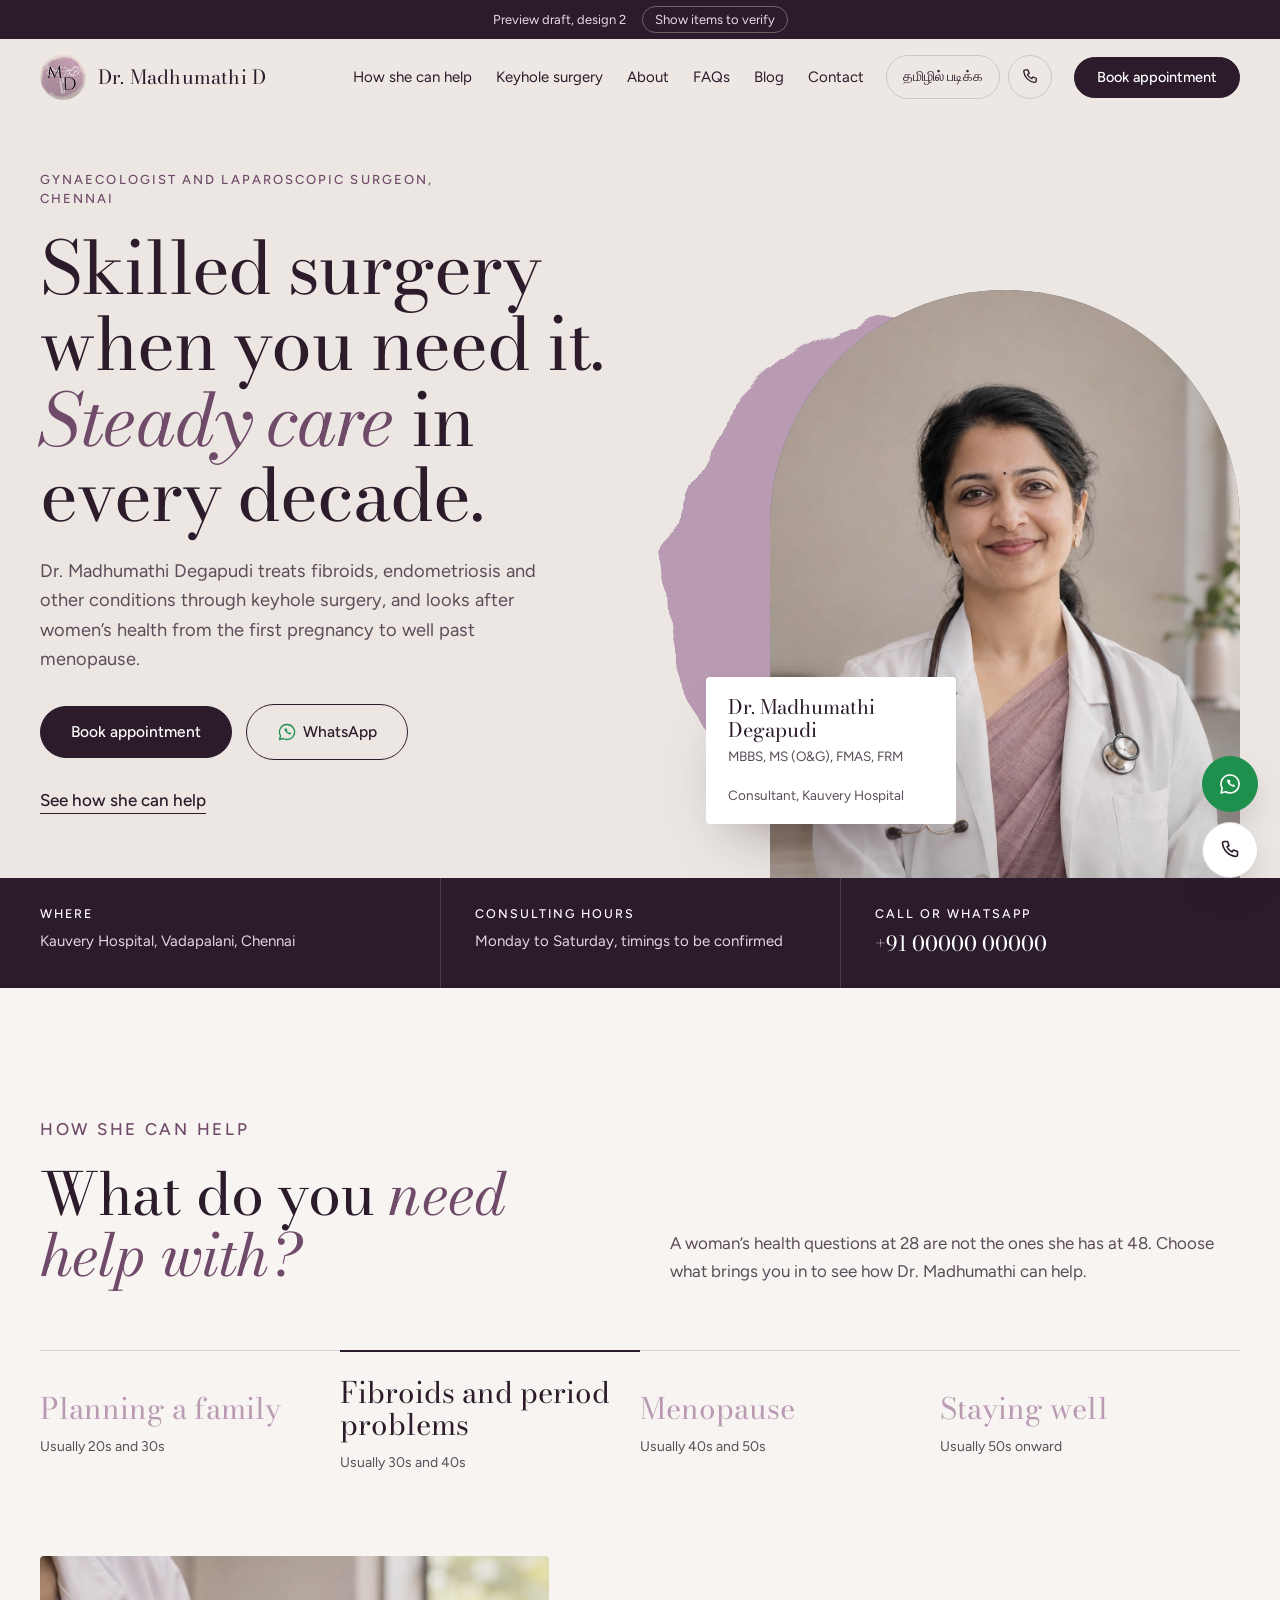
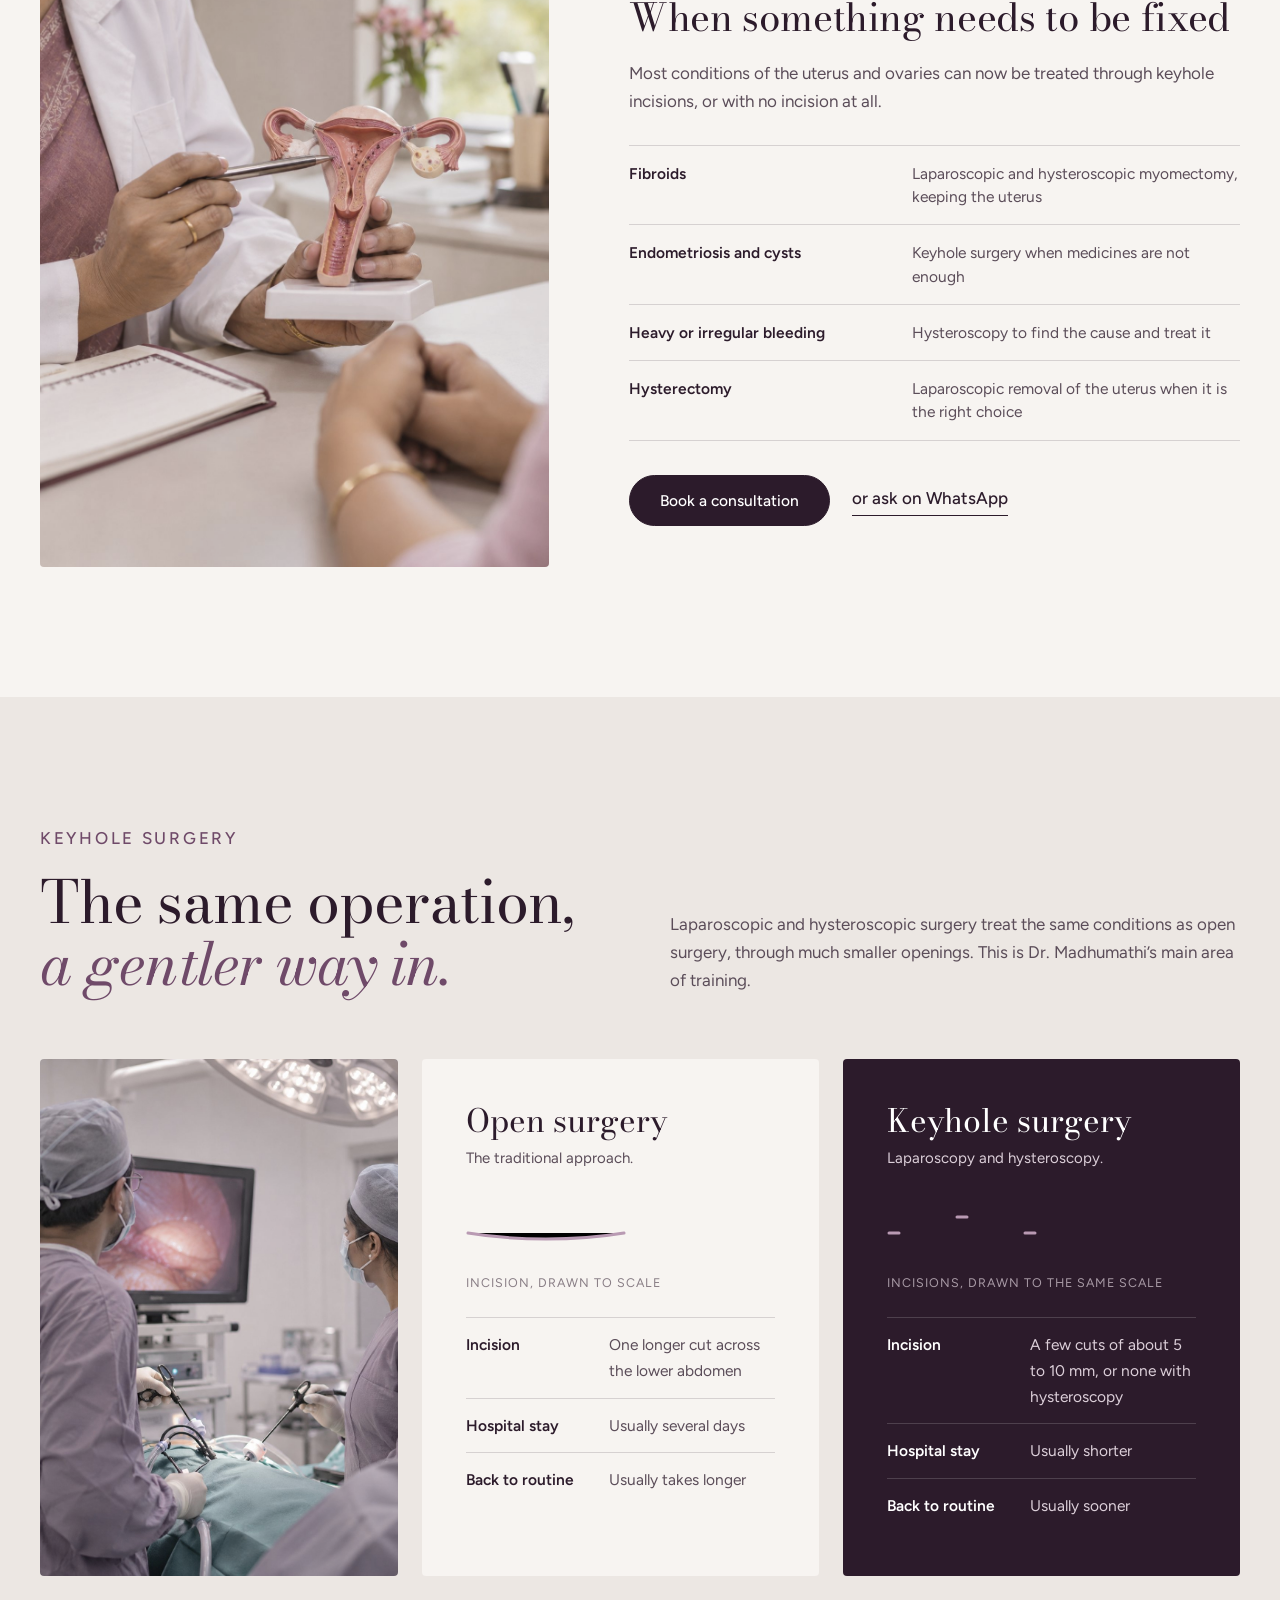
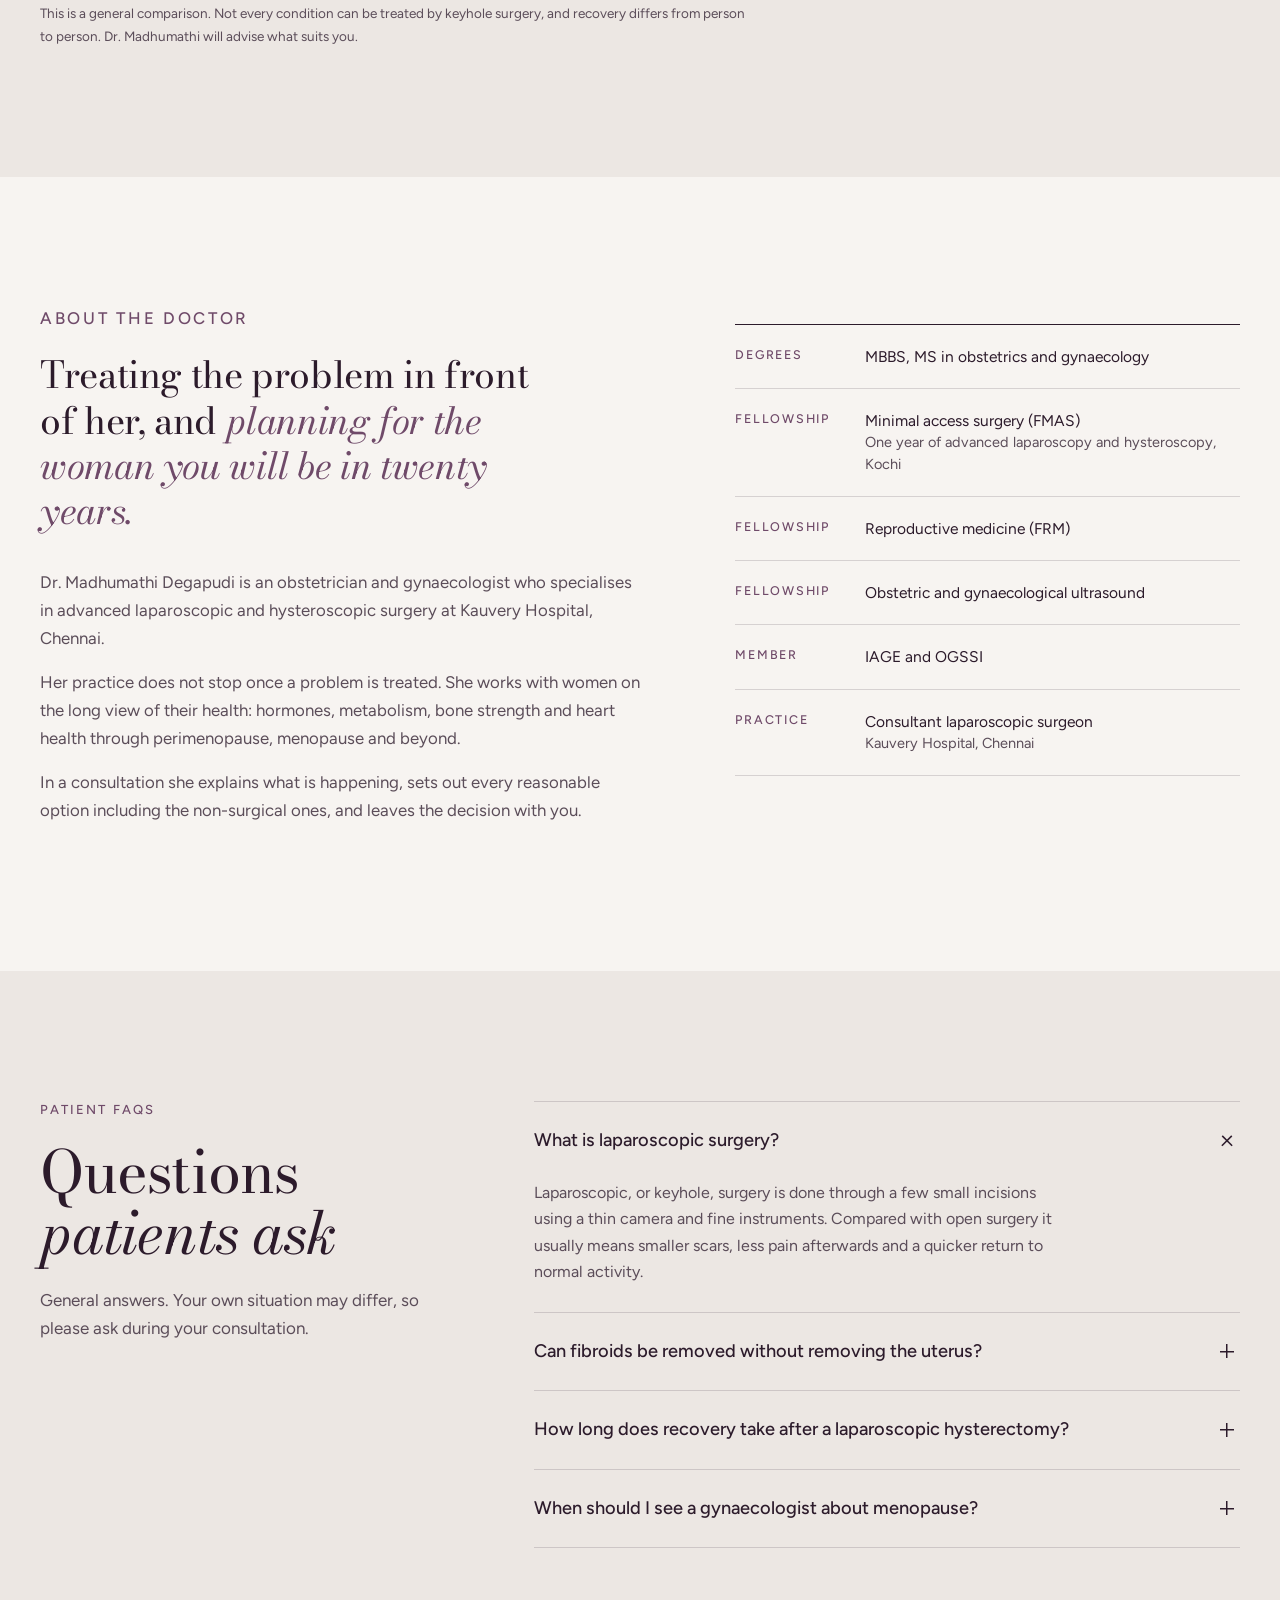
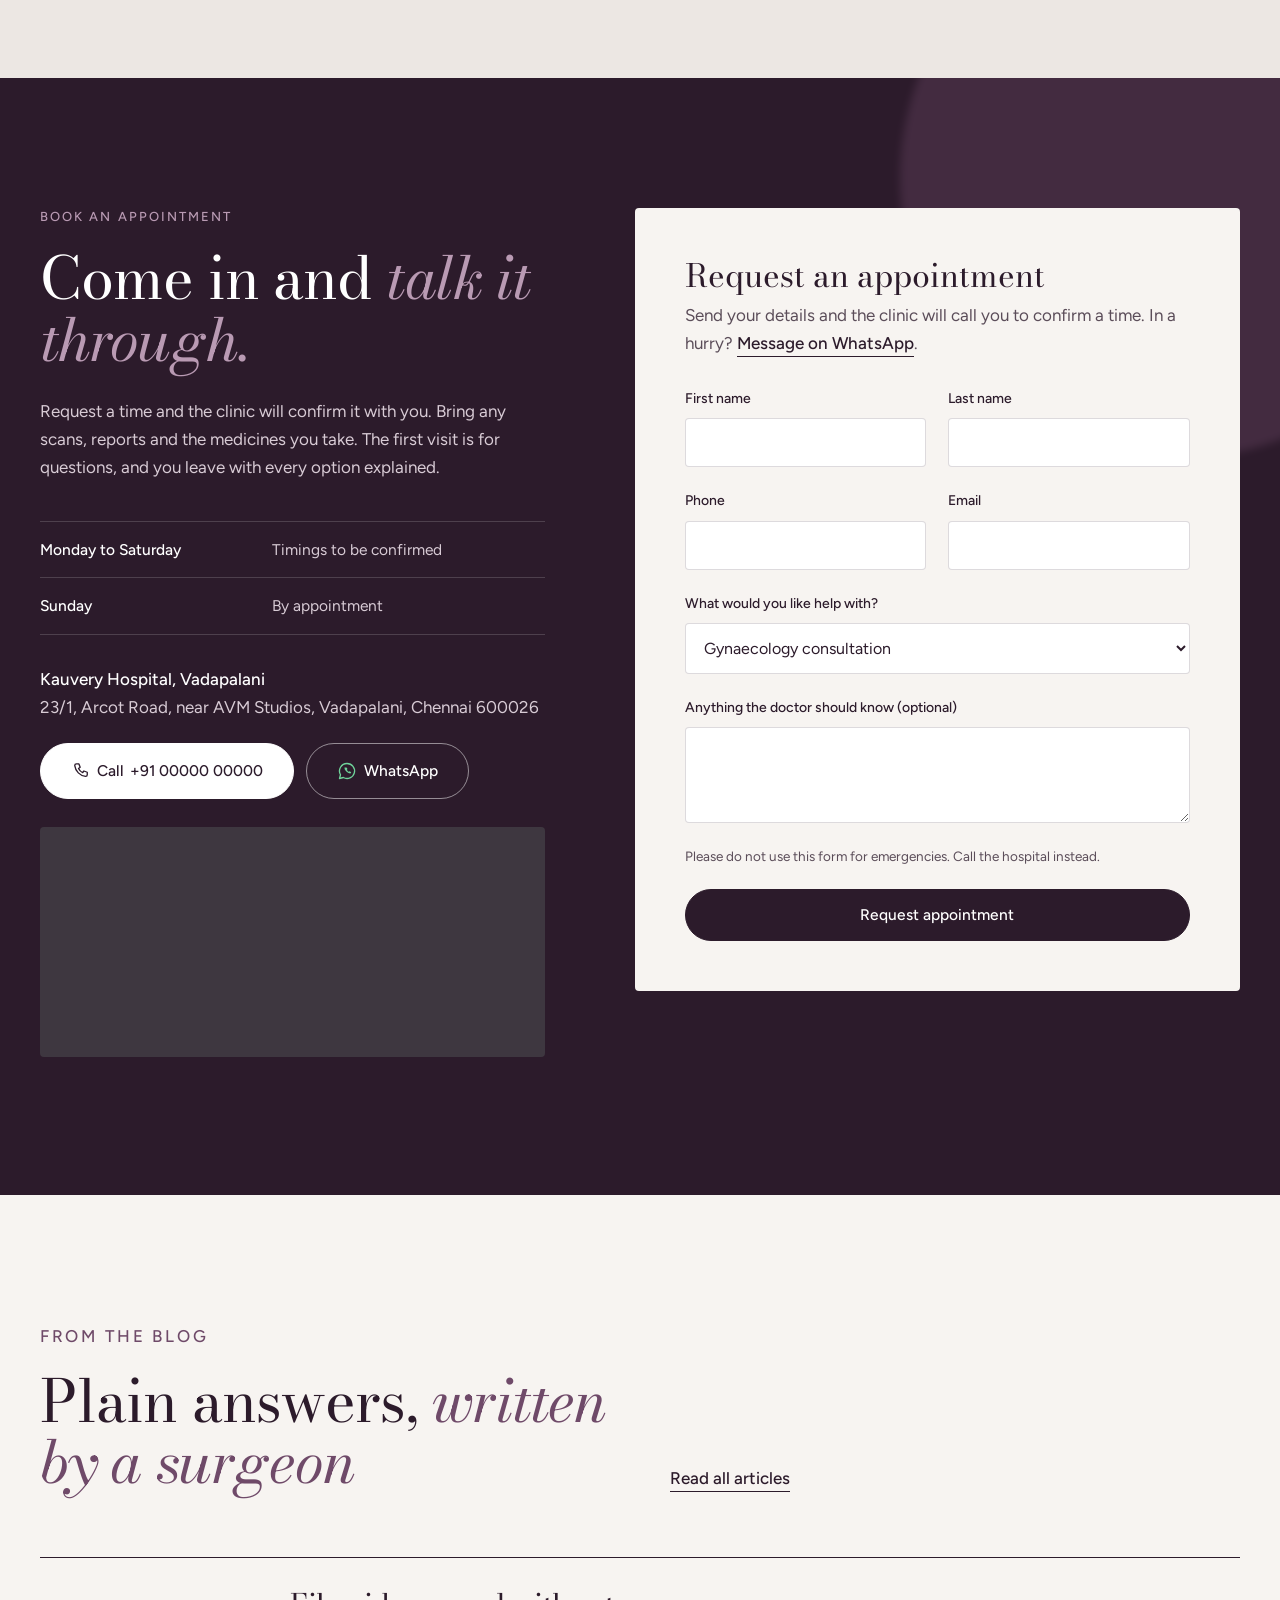
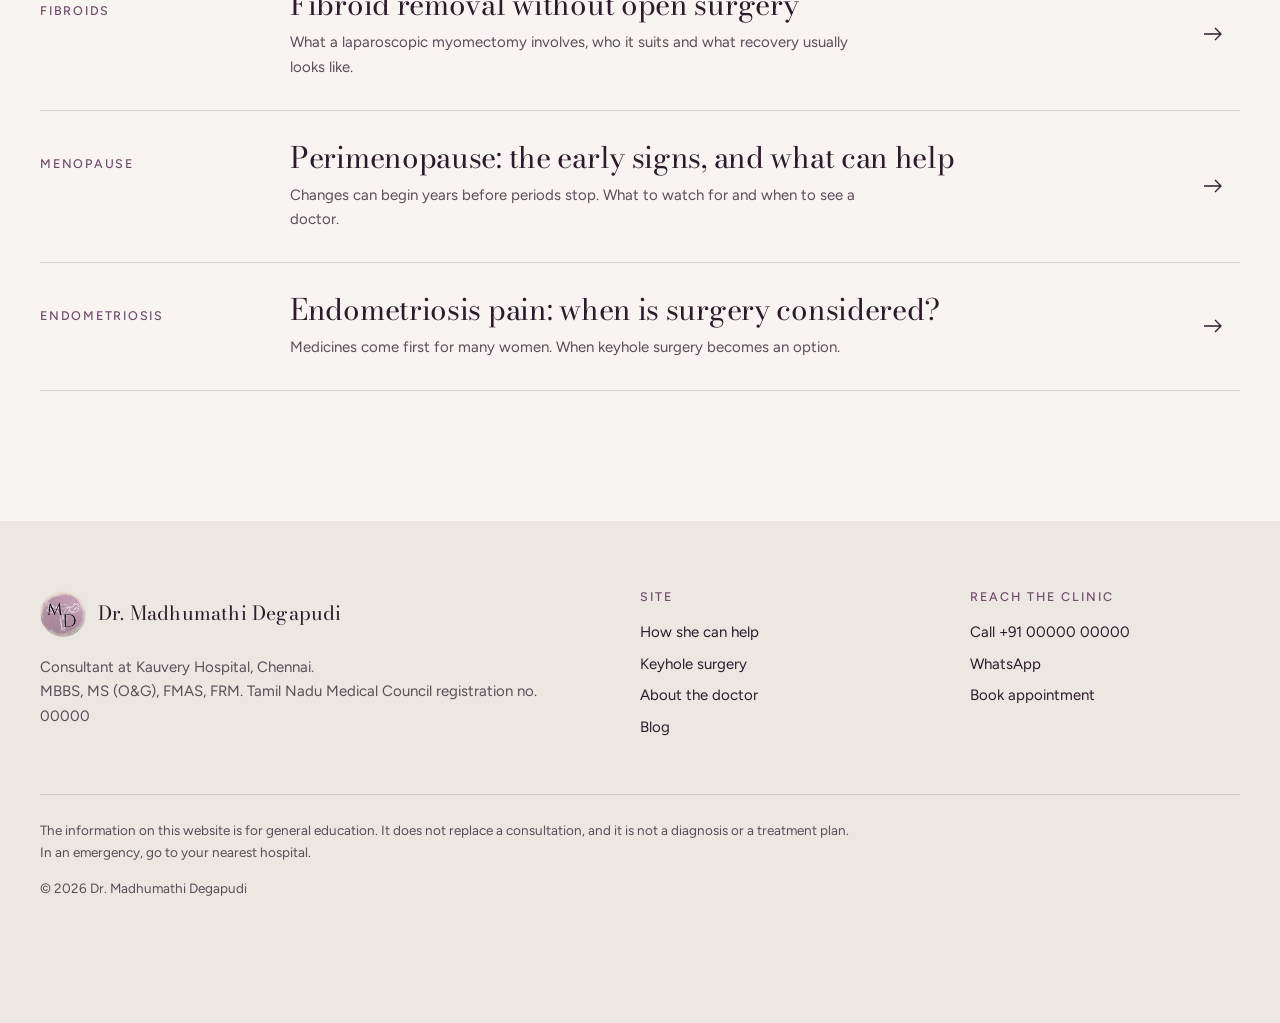
==== commit d7625380: "Use full Kauvery Vadapalani address Co-Authored-By: Claude Opus 5.5 <noreply@anthropic.com> Claude-S" ====
--- a/index.html
+++ b/index.html
@@ -8,7 +8,7 @@
 <meta name="description" content="Dr. Madhumathi Degapudi is a gynaecological laparoscopic and hysteroscopic surgeon and obstetrician at Kauvery Hospital, Chennai. Keyhole surgery, pregnancy care, menopause and healthy ageing.">
 <link rel="icon" href="assets/logo-mark.jpg">
 <link rel="stylesheet" href="styles.css">
-<script type="application/ld+json">{"@context":"https://schema.org","@type":"Physician","name":"Dr. Madhumathi Degapudi","medicalSpecialty":["Gynecologic","Obstetric"],"description":"Gynaecological laparoscopic and hysteroscopic surgeon and obstetrician in Chennai.","hospitalAffiliation":{"@type":"Hospital","name":"Kauvery Hospital, Vadapalani"},"address":{"@type":"PostalAddress","streetAddress":"Arcot Road, Vadapalani","addressLocality":"Chennai","addressRegion":"Tamil Nadu","postalCode":"600026","addressCountry":"IN"}}</script>
+<script type="application/ld+json">{"@context":"https://schema.org","@type":"Physician","name":"Dr. Madhumathi Degapudi","medicalSpecialty":["Gynecologic","Obstetric"],"description":"Gynaecological laparoscopic and hysteroscopic surgeon and obstetrician in Chennai.","hospitalAffiliation":{"@type":"Hospital","name":"Kauvery Hospital, Vadapalani"},"address":{"@type":"PostalAddress","streetAddress":"23/1, Arcot Road, Vadapalani","addressLocality":"Chennai","addressRegion":"Tamil Nadu","postalCode":"600026","addressCountry":"IN"}}</script>
 </head>
 <body class="hide-marks">
 <div class="toast" role="status" aria-live="polite"></div><div class="preview-bar"><span>Preview draft, design 2</span><button type="button" data-toggle-marks>Show items to verify</button></div><svg width="0" height="0" style="position:absolute" aria-hidden="true"><symbol id="i-wa" viewBox="0 0 24 24"><path fill="none" stroke="currentColor" stroke-width="1.6" stroke-linejoin="round" d="M12 3a9 9 0 0 0-7.8 13.5L3 21l4.6-1.2A9 9 0 1 0 12 3Z"/><path fill="currentColor" d="M9.1 7.800c-.5 2.900 3.1 6.800 7 7.1l1-1.5-2-1.2-.9.8c-1-.4-2-1.400-2.400-2.400l.8-.9-1.2-2Z"/></symbol><symbol id="i-ph" viewBox="0 0 24 24"><path fill="none" stroke="currentColor" stroke-width="1.6" stroke-linejoin="round" d="M6.5 3.5h3l1.5 4-2 1.5a11 11 0 0 0 5 5l1.5-2 4 1.5v3a2 2 0 0 1-2 2A15 15 0 0 1 4.5 5.5a2 2 0 0 1 2-2Z"/></symbol></svg>
@@ -98,7 +98,7 @@
       <tr><th scope="row">Monday to Saturday</th><td><span class="v">Timings to be confirmed</span></td></tr>
       <tr><th scope="row">Sunday</th><td><span class="v">By appointment</span></td></tr>
     </table>
-    <address><b>Kauvery Hospital, <span class="v">Vadapalani</span></b><span class="v">Arcot Road, Vadapalani, Chennai 600026</span></address>
+    <address><b>Kauvery Hospital, Vadapalani</b>23/1, Arcot Road, near AVM Studios, Vadapalani, Chennai 600026</address>
     <div class="quick"><a class="btn light" href="tel:+910000000000"><svg class="ic" aria-hidden="true"><use href="#i-ph"/></svg>Call <span class="v">+91 00000 00000</span></a><a class="btn wa-o" href="https://wa.me/910000000000?text=Hello%2C%20I%20would%20like%20to%20book%20an%20appointment%20with%20Dr.%20Madhumathi."><svg class="ic" aria-hidden="true"><use href="#i-wa"/></svg>WhatsApp</a></div>
     <iframe class="map" title="Map showing Kauvery Hospital, Vadapalani" loading="lazy" src="https://www.google.com/maps?q=Kauvery+Hospital+Vadapalani+Chennai&output=embed"></iframe>
   </div>
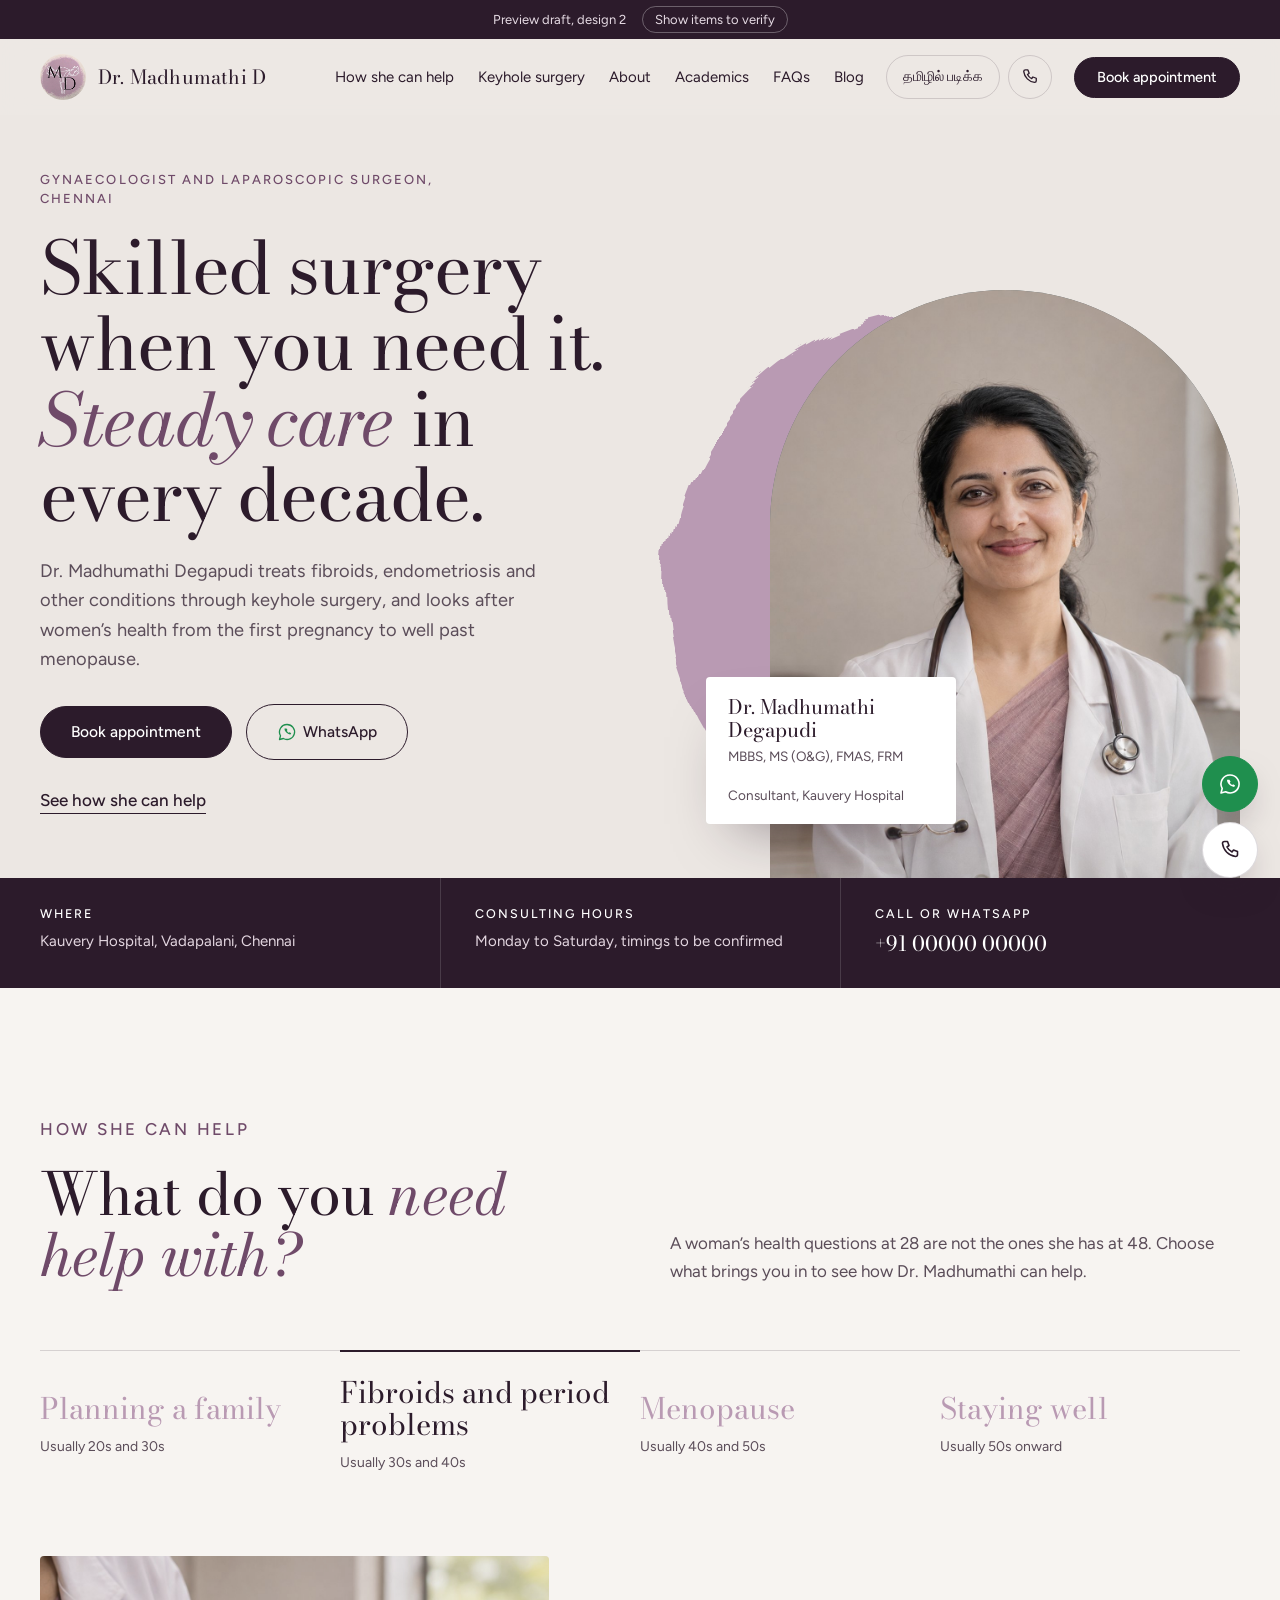
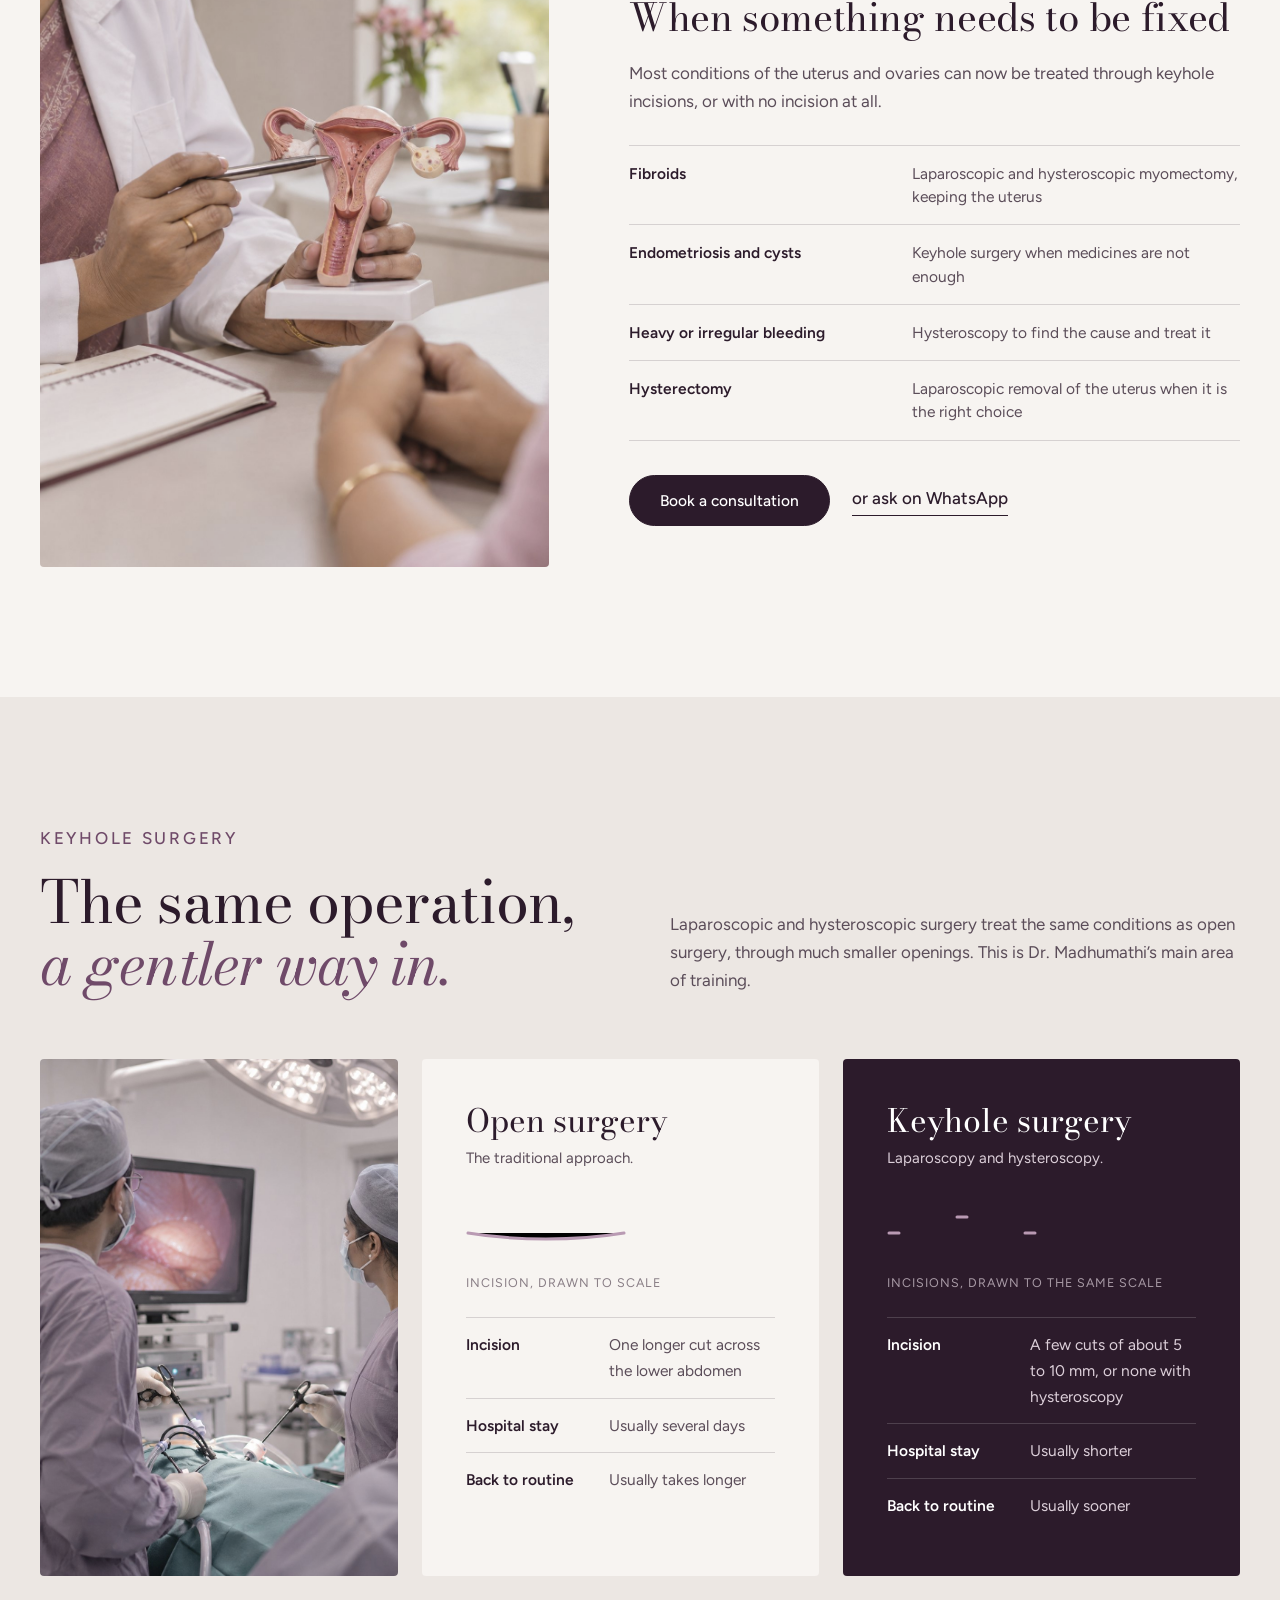
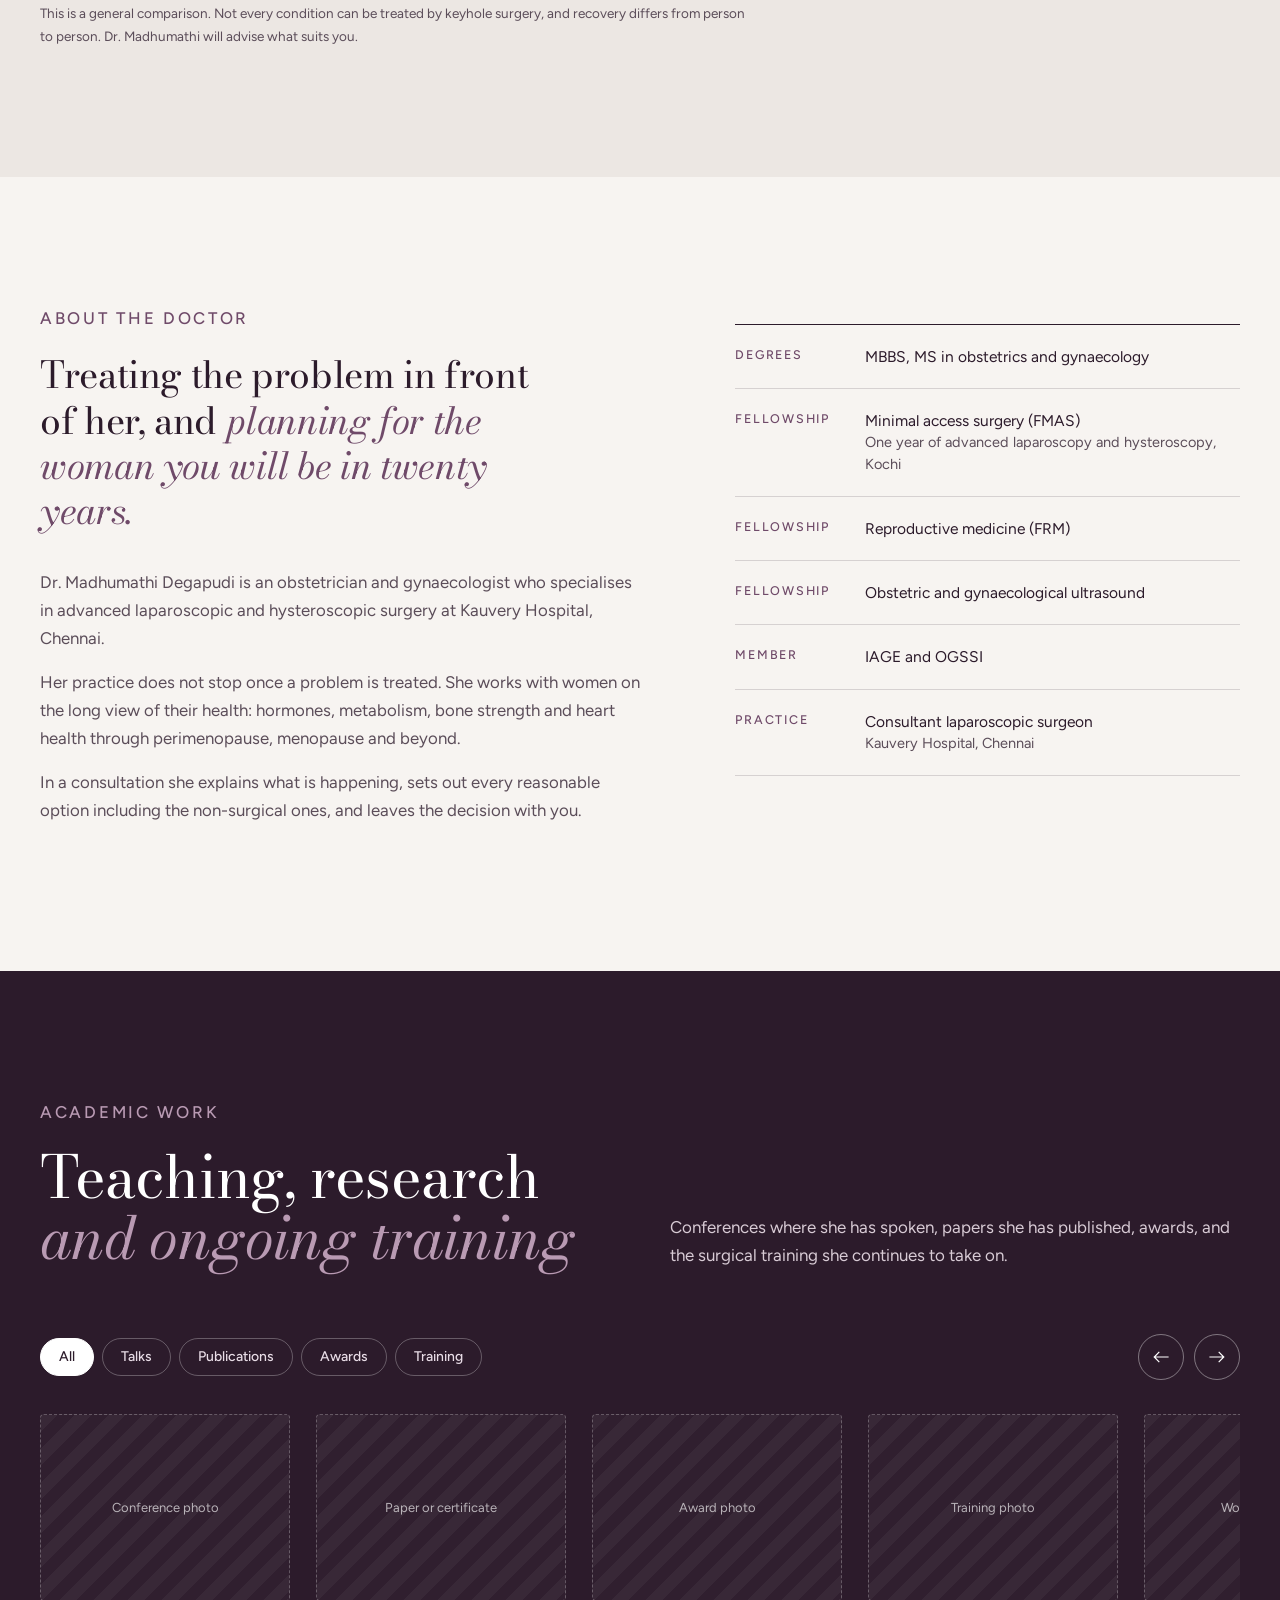
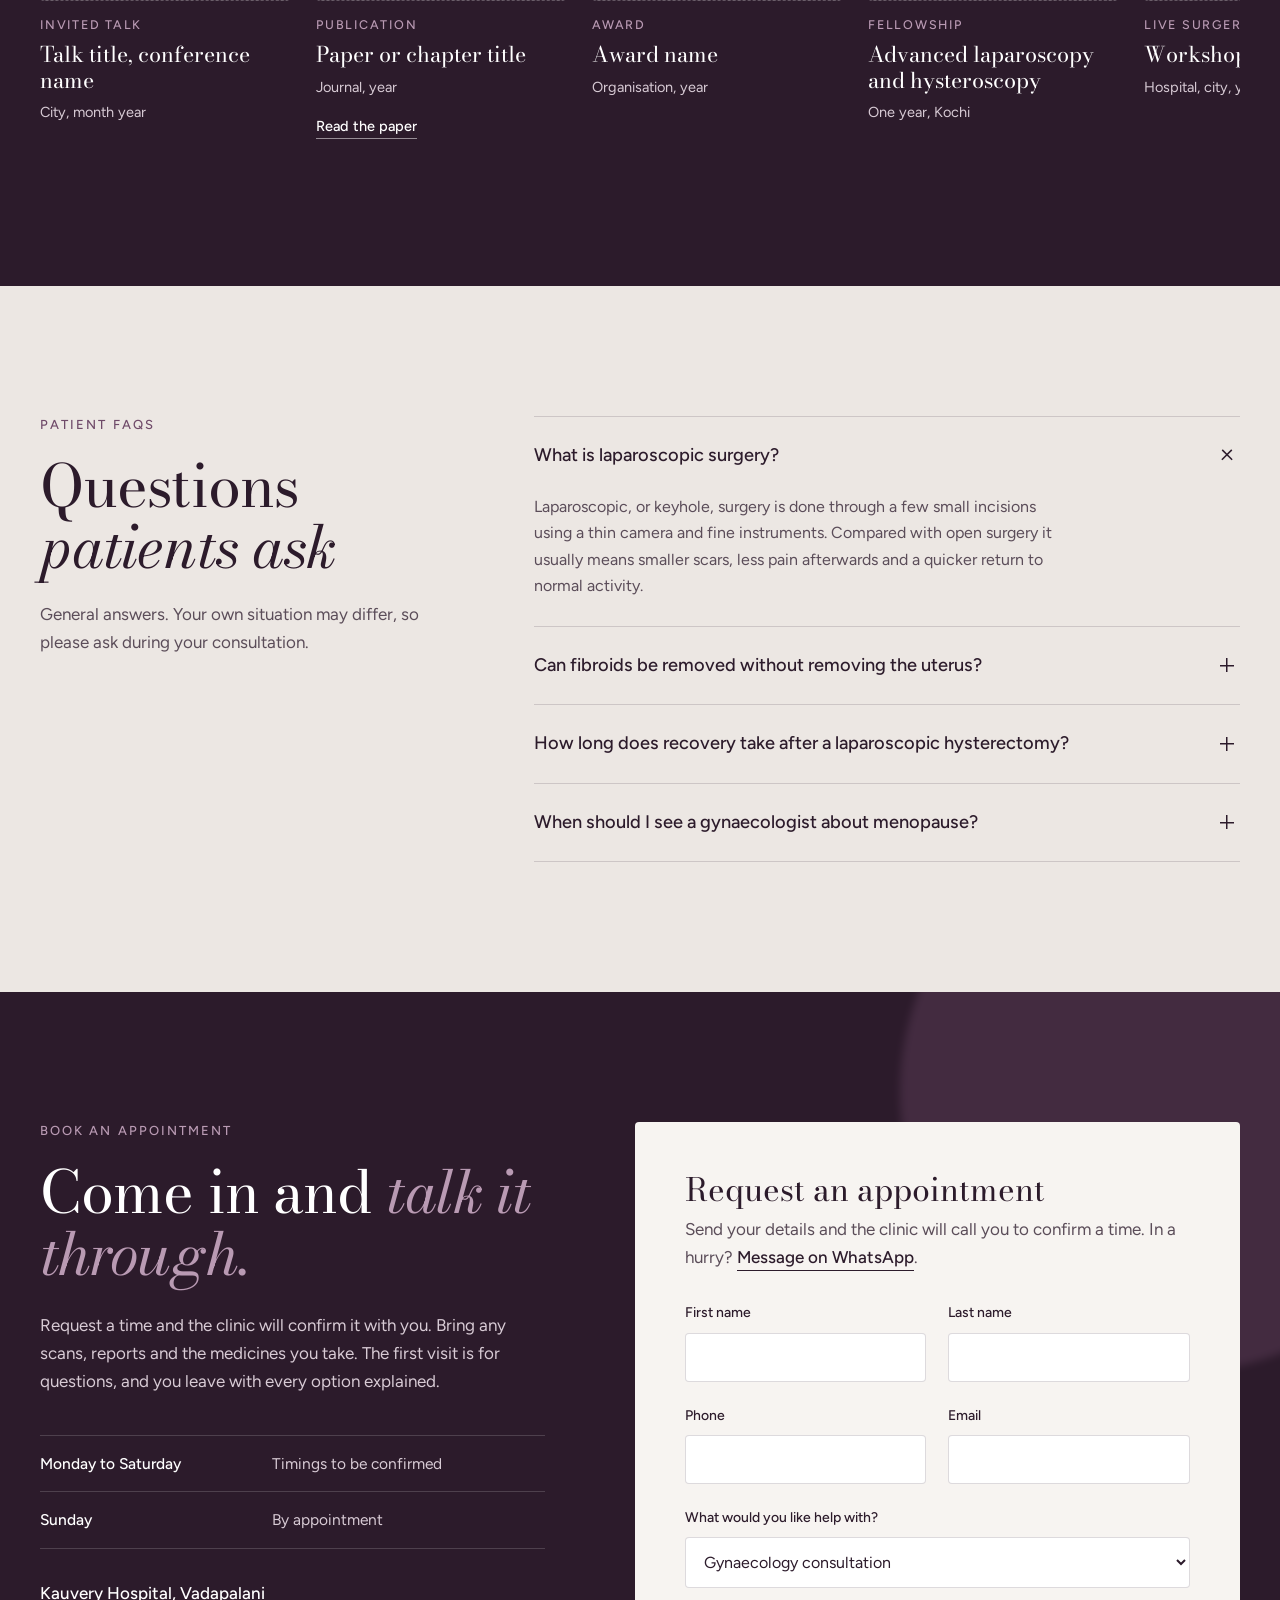
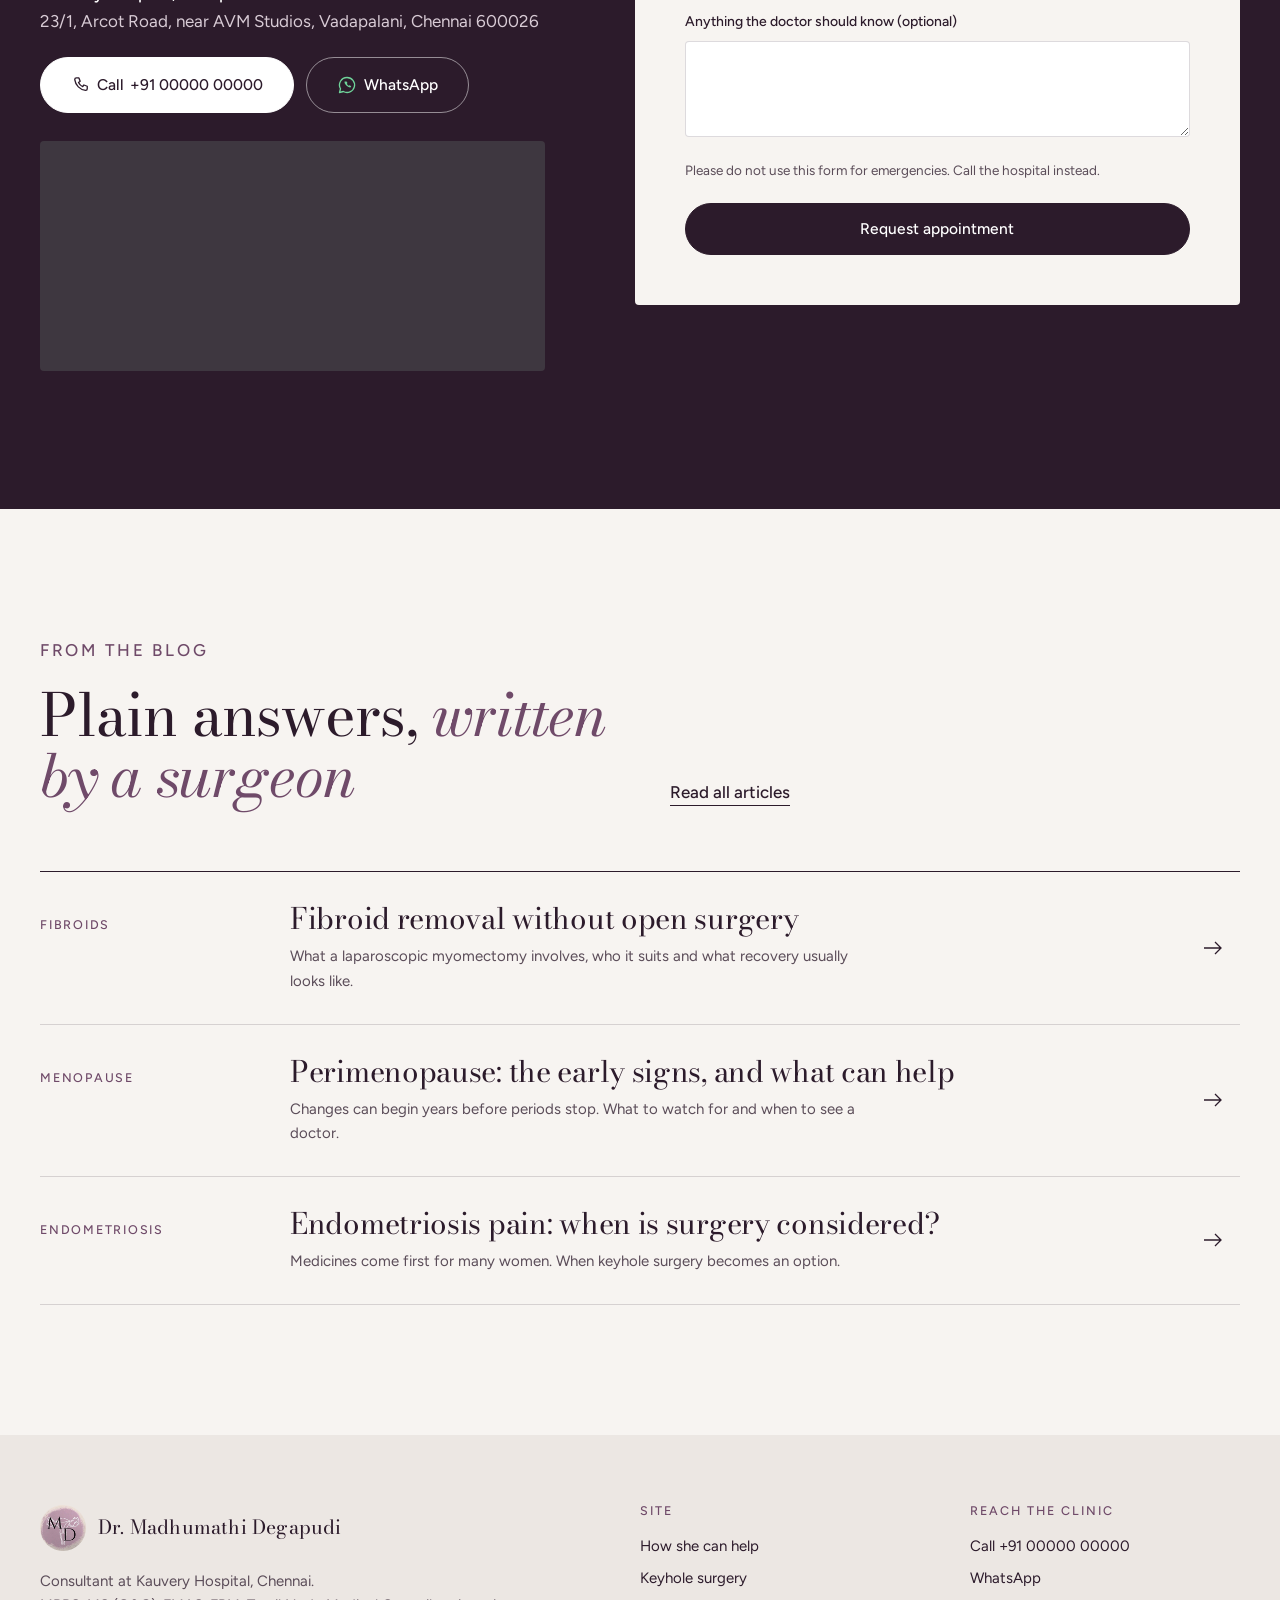
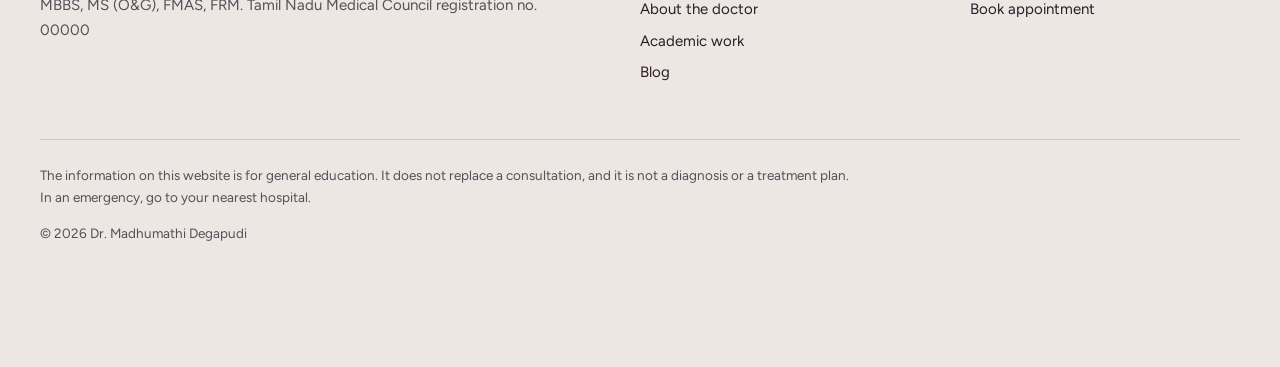
==== commit 50a56eb9: "Add academic work section (talks, papers, awards, training) Co-Authored-By: Claude Opus 5.5 <noreply" ====
--- a/index.html
+++ b/index.html
@@ -14,7 +14,7 @@
 <div class="toast" role="status" aria-live="polite"></div><div class="preview-bar"><span>Preview draft, design 2</span><button type="button" data-toggle-marks>Show items to verify</button></div><svg width="0" height="0" style="position:absolute" aria-hidden="true"><symbol id="i-wa" viewBox="0 0 24 24"><path fill="none" stroke="currentColor" stroke-width="1.6" stroke-linejoin="round" d="M12 3a9 9 0 0 0-7.8 13.5L3 21l4.6-1.2A9 9 0 1 0 12 3Z"/><path fill="currentColor" d="M9.1 7.800c-.5 2.900 3.1 6.800 7 7.1l1-1.5-2-1.2-.9.8c-1-.4-2-1.400-2.400-2.400l.8-.9-1.2-2Z"/></symbol><symbol id="i-ph" viewBox="0 0 24 24"><path fill="none" stroke="currentColor" stroke-width="1.6" stroke-linejoin="round" d="M6.5 3.5h3l1.5 4-2 1.5a11 11 0 0 0 5 5l1.5-2 4 1.5v3a2 2 0 0 1-2 2A15 15 0 0 1 4.5 5.5a2 2 0 0 1 2-2Z"/></symbol></svg>
 <header class="site-header" data-widget="header"><div class="wrap">
   <a class="brand" href="index.html"><img src="assets/logo-mark.jpg" alt=""><span><b>Dr. Madhumathi D</b><small>Laparoscopic surgeon and reproductive health specialist</small></span></a>
-  <nav class="nav" id="nav" aria-label="Main"><a href="#care">How she can help</a><a href="#keyhole">Keyhole surgery</a><a href="#about">About</a><a href="#faqs">FAQs</a><a href="blog.html">Blog</a><a href="#book">Contact</a><a class="nav-ta" href="#" lang="ta" data-tamil>தமிழில் படிக்க</a></nav>
+  <nav class="nav" id="nav" aria-label="Main"><a href="#care">How she can help</a><a href="#keyhole">Keyhole surgery</a><a href="#about">About</a><a href="#academics">Academics</a><a href="#faqs">FAQs</a><a href="blog.html">Blog</a><a href="#book">Contact</a><a class="nav-ta" href="#" lang="ta" data-tamil>தமிழில் படிக்க</a></nav>
   <div class="reach"><a class="lang" href="#" lang="ta" data-tamil title="Tamil version: to be added on the live site">தமிழில் படிக்க</a><a class="round" href="tel:+910000000000" aria-label="Call the clinic"><svg class="ic" aria-hidden="true"><use href="#i-ph"/></svg></a></div>
   <a class="btn sm" href="#book">Book appointment</a>
   <button class="menu-btn" type="button" aria-label="Menu" aria-expanded="false" aria-controls="nav"></button>
@@ -79,6 +79,21 @@
   </dl>
 </div></section>
 
+<section class="section acad" id="academics" data-widget="gallery"><div class="wrap">
+  <div class="head rv"><div><p class="label">Academic work</p><h2>Teaching, research <i>and ongoing training</i></h2></div><p>Conferences where she has spoken, papers she has published, awards, and the surgical training she continues to take on. <span class="v v-only">All entries are placeholders until the doctor sends details and photos.</span></p></div>
+  <div class="acad-bar rv"><div class="chips" role="group" aria-label="Show">
+    <button type="button" class="chip" aria-pressed="true" data-f="all">All</button><button type="button" class="chip" aria-pressed="false" data-f="talk">Talks</button><button type="button" class="chip" aria-pressed="false" data-f="paper">Publications</button><button type="button" class="chip" aria-pressed="false" data-f="award">Awards</button><button type="button" class="chip" aria-pressed="false" data-f="training">Training</button></div>
+    <div class="rec-nav"><button type="button" data-rec="-1" aria-label="Previous"><svg viewBox="0 0 26 26" aria-hidden="true"><path d="M22 13H5M11 7l-6 6 6 6"/></svg></button><button type="button" data-rec="1" aria-label="Next"><svg viewBox="0 0 26 26" aria-hidden="true"><path d="M4 13h17M15 7l6 6-6 6"/></svg></button></div></div>
+  <div class="rec-row rv" tabindex="0" aria-label="Academic work, scroll sideways">
+    <article class="rec" data-cat="talk"><div class="rec-ph"><span>Conference photo</span></div><p class="rec-k">Invited talk</p><h3><span class="v">Talk title, conference name</span></h3><p class="rec-m"><span class="v">City, month year</span></p></article>
+    <article class="rec" data-cat="paper"><div class="rec-ph"><span>Paper or certificate</span></div><p class="rec-k">Publication</p><h3><span class="v">Paper or chapter title</span></h3><p class="rec-m"><span class="v">Journal, year</span></p><a class="tlink sm" href="#">Read the paper</a></article>
+    <article class="rec" data-cat="award"><div class="rec-ph"><span>Award photo</span></div><p class="rec-k">Award</p><h3><span class="v">Award name</span></h3><p class="rec-m"><span class="v">Organisation, year</span></p></article>
+    <article class="rec" data-cat="training"><div class="rec-ph"><span>Training photo</span></div><p class="rec-k">Fellowship</p><h3><span class="v">Advanced laparoscopy and hysteroscopy</span></h3><p class="rec-m"><span class="v">One year, Kochi</span></p></article>
+    <article class="rec" data-cat="talk"><div class="rec-ph"><span>Workshop photo</span></div><p class="rec-k">Live surgery workshop</p><h3><span class="v">Workshop or CME name</span></h3><p class="rec-m"><span class="v">Hospital, city, year</span></p></article>
+    <article class="rec" data-cat="training"><div class="rec-ph"><span>Camp photo</span></div><p class="rec-k">Surgical camp</p><h3><span class="v">Camp name</span></h3><p class="rec-m"><span class="v">Place, year</span></p></article>
+  </div>
+</div></section>
+
 <section class="section faq" id="faqs" data-widget="faq"><div class="wrap faq-grid">
   <div class="rv"><p class="label">Patient FAQs</p><h2>Questions <i>patients ask</i></h2><p style="margin-top:22px">General answers. Your own situation may differ, so please ask during your consultation.</p></div>
   <div class="rv">
@@ -128,7 +143,7 @@
   <div class="cols">
     <div><a class="brand" href="index.html"><img src="assets/logo-mark.jpg" alt=""><span><b>Dr. Madhumathi Degapudi</b><small>Laparoscopic surgeon and reproductive health specialist</small></span></a>
       <p>Consultant at Kauvery Hospital, Chennai.<br><span class="v">MBBS, MS (O&amp;G), FMAS, FRM</span>. Tamil Nadu Medical Council registration no. <span class="v">00000</span></p></div>
-    <div><h3>Site</h3><ul><li><a href="#care">How she can help</a></li><li><a href="#keyhole">Keyhole surgery</a></li><li><a href="#about">About the doctor</a></li><li><a href="blog.html">Blog</a></li></ul></div>
+    <div><h3>Site</h3><ul><li><a href="#care">How she can help</a></li><li><a href="#keyhole">Keyhole surgery</a></li><li><a href="#about">About the doctor</a></li><li><a href="#academics">Academic work</a></li><li><a href="blog.html">Blog</a></li></ul></div>
     <div><h3>Reach the clinic</h3><ul><li><a href="tel:+910000000000">Call <span class="v">+91 00000 00000</span></a></li><li><a href="https://wa.me/910000000000?text=Hello%2C%20I%20would%20like%20to%20book%20an%20appointment%20with%20Dr.%20Madhumathi.">WhatsApp</a></li><li><a href="#book">Book appointment</a></li></ul></div>
   </div>
   <div class="fine"><p>The information on this website is for general education. It does not replace a consultation, and it is not a diagnosis or a treatment plan. In an emergency, go to your nearest hospital.</p><p>&copy; 2026 Dr. Madhumathi Degapudi</p></div>
--- a/styles.css
+++ b/styles.css
@@ -361,3 +361,29 @@
 @media (max-width: 1700px) and (min-width: 1081px) { .brand small { display: none; } }
 @media (min-width: 901px) { .hero h1 { font-size: min(5.7vw, 9.6vh, 5.4rem); } .hero-lede { margin: 24px 0 30px; } }
 @media (max-width: 1180px) and (min-width: 901px) { .hero-lede { max-width: 34ch; } .hero .wrap { grid-template-columns: 1.15fr .85fr; } }
+.site-header .brand small { display: none; }
+
+/* academic work (from the doctor's reference: talks, papers, awards, training) */
+.acad { background: var(--ink); color: #d8cbd5; }
+.acad h2 { color: #fff; } .acad h2 i, .acad .label { color: var(--mauve); }
+.acad .v { color: #4a3a00; } .hide-marks .acad .v { color: inherit; }
+.acad-bar { display: flex; align-items: center; justify-content: space-between; gap: 20px; margin-bottom: 34px; flex-wrap: wrap; }
+.chips { display: flex; flex-wrap: wrap; gap: 8px; }
+.chip { font: 500 14px/1 var(--text); color: #e8dce6; background: transparent; border: 1px solid rgba(255,255,255,.28); border-radius: 99px; padding: 11px 18px; cursor: pointer; transition: background .3s, color .3s; }
+.chip:hover { border-color: #fff; }
+.chip[aria-pressed="true"] { background: #fff; color: var(--ink); border-color: #fff; }
+.rec-row { display: grid; grid-auto-flow: column; grid-auto-columns: minmax(250px, calc((100% - 78px) / 4)); gap: 26px; overflow-x: auto; scroll-snap-type: x mandatory; padding-bottom: 16px; scrollbar-width: thin; scrollbar-color: rgba(255,255,255,.3) transparent; }
+.rec { scroll-snap-align: start; }
+.rec[hidden] { display: none; }
+.rec-ph { aspect-ratio: 4 / 3; border-radius: 4px; margin-bottom: 18px; display: grid; place-items: center; background: repeating-linear-gradient(135deg, rgba(255,255,255,.06) 0 12px, rgba(255,255,255,.02) 12px 24px); border: 1px dashed rgba(255,255,255,.25); }
+.rec-ph span { font-size: 13px; color: rgba(255,255,255,.65); }
+.rec-k { font: 500 12.5px/1 var(--text); letter-spacing: .14em; text-transform: uppercase; color: var(--mauve); margin: 0 0 10px; }
+.rec h3 { font: 400 1.35rem/1.2 var(--display); color: #fff; margin-bottom: 8px; }
+.rec-m { font-size: 14.5px; margin: 0 0 12px; }
+.acad .tlink { color: #fff; border-color: rgba(255,255,255,.5); font-size: 14.5px; }
+.rec-nav { display: flex; gap: 10px; }
+.rec-nav button { width: 46px; height: 46px; border-radius: 50%; border: 1px solid rgba(255,255,255,.4); background: transparent; cursor: pointer; display: grid; place-items: center; transition: background .3s; }
+.rec-nav svg { width: 22px; height: 22px; stroke: #fff; fill: none; stroke-width: 1.4; }
+.rec-nav button:hover { background: #fff; } .rec-nav button:hover svg { stroke: var(--ink); }
+@media (max-width: 900px) { .rec-row { grid-auto-columns: 78%; } .rec-nav { display: none; } }
+@media (min-width: 1081px) { .nav a[href="#book"], .nav a[href="index.html#book"] { display: none; } }
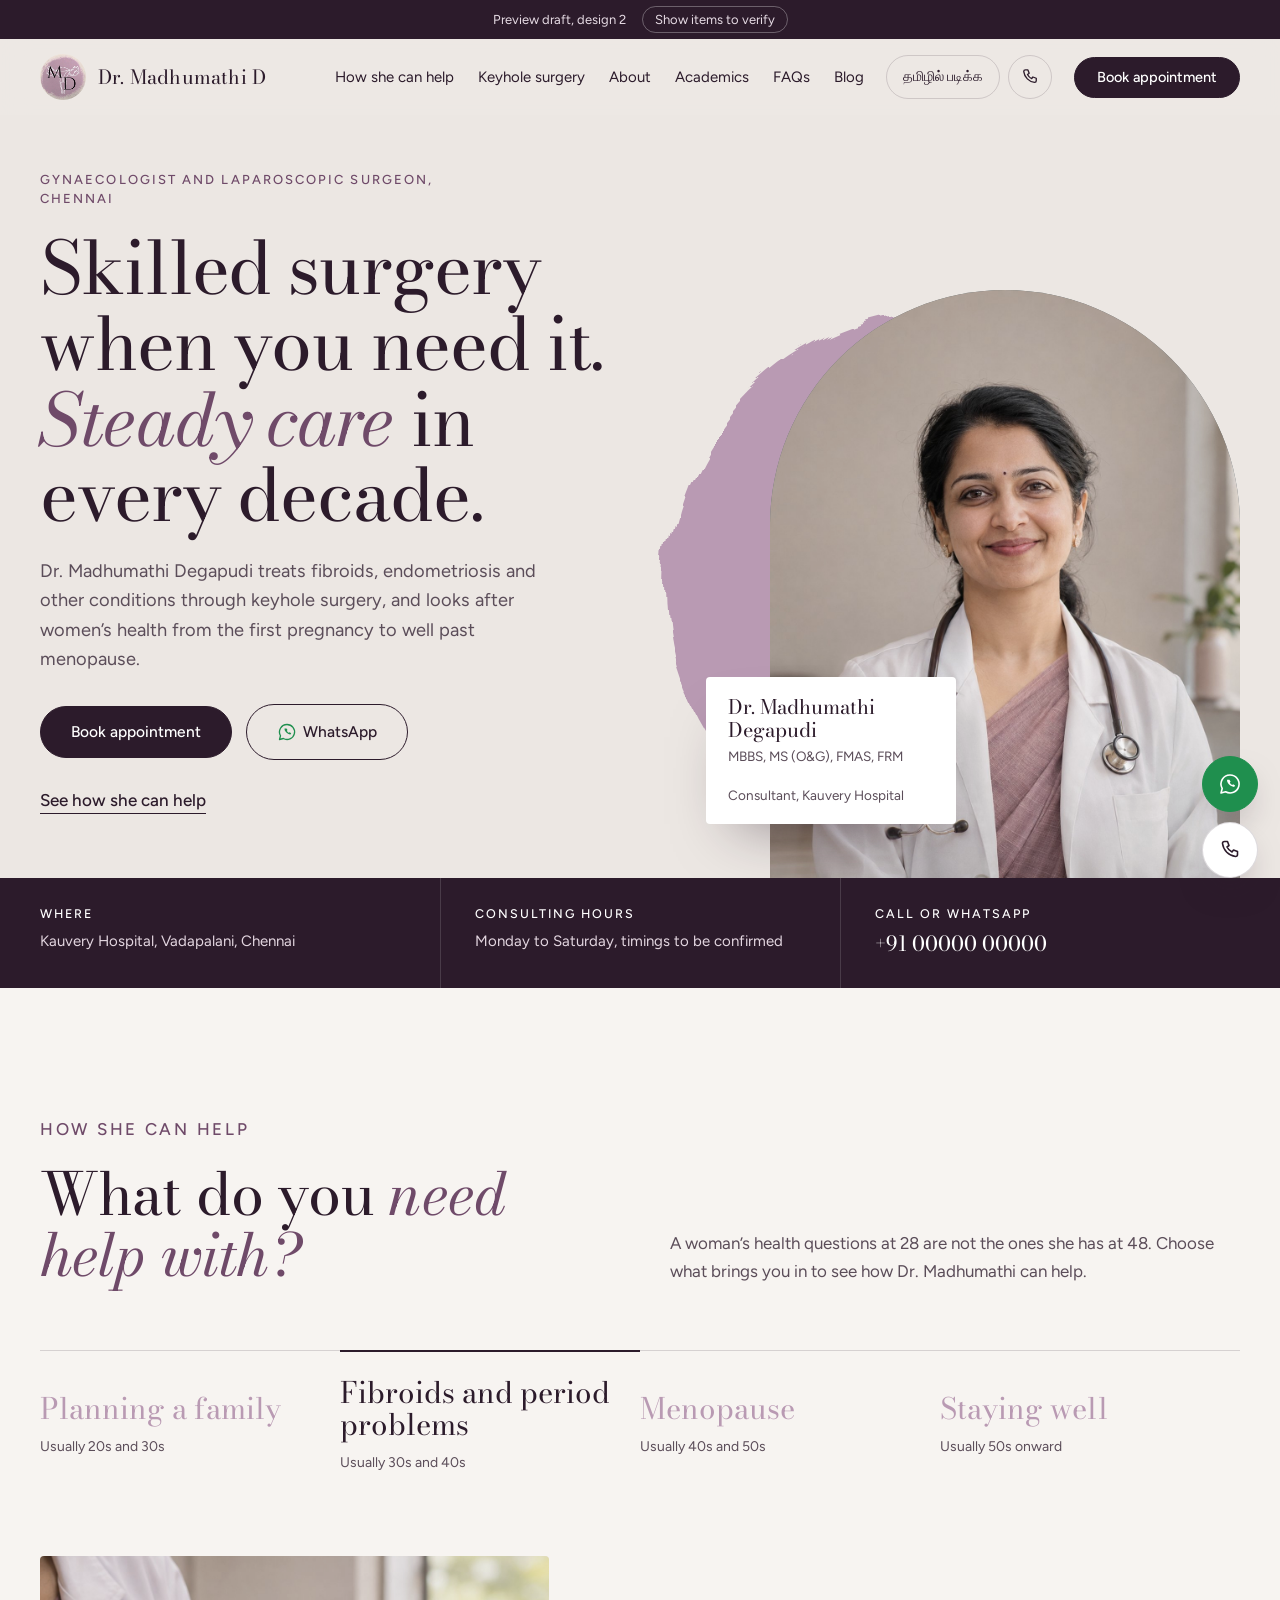
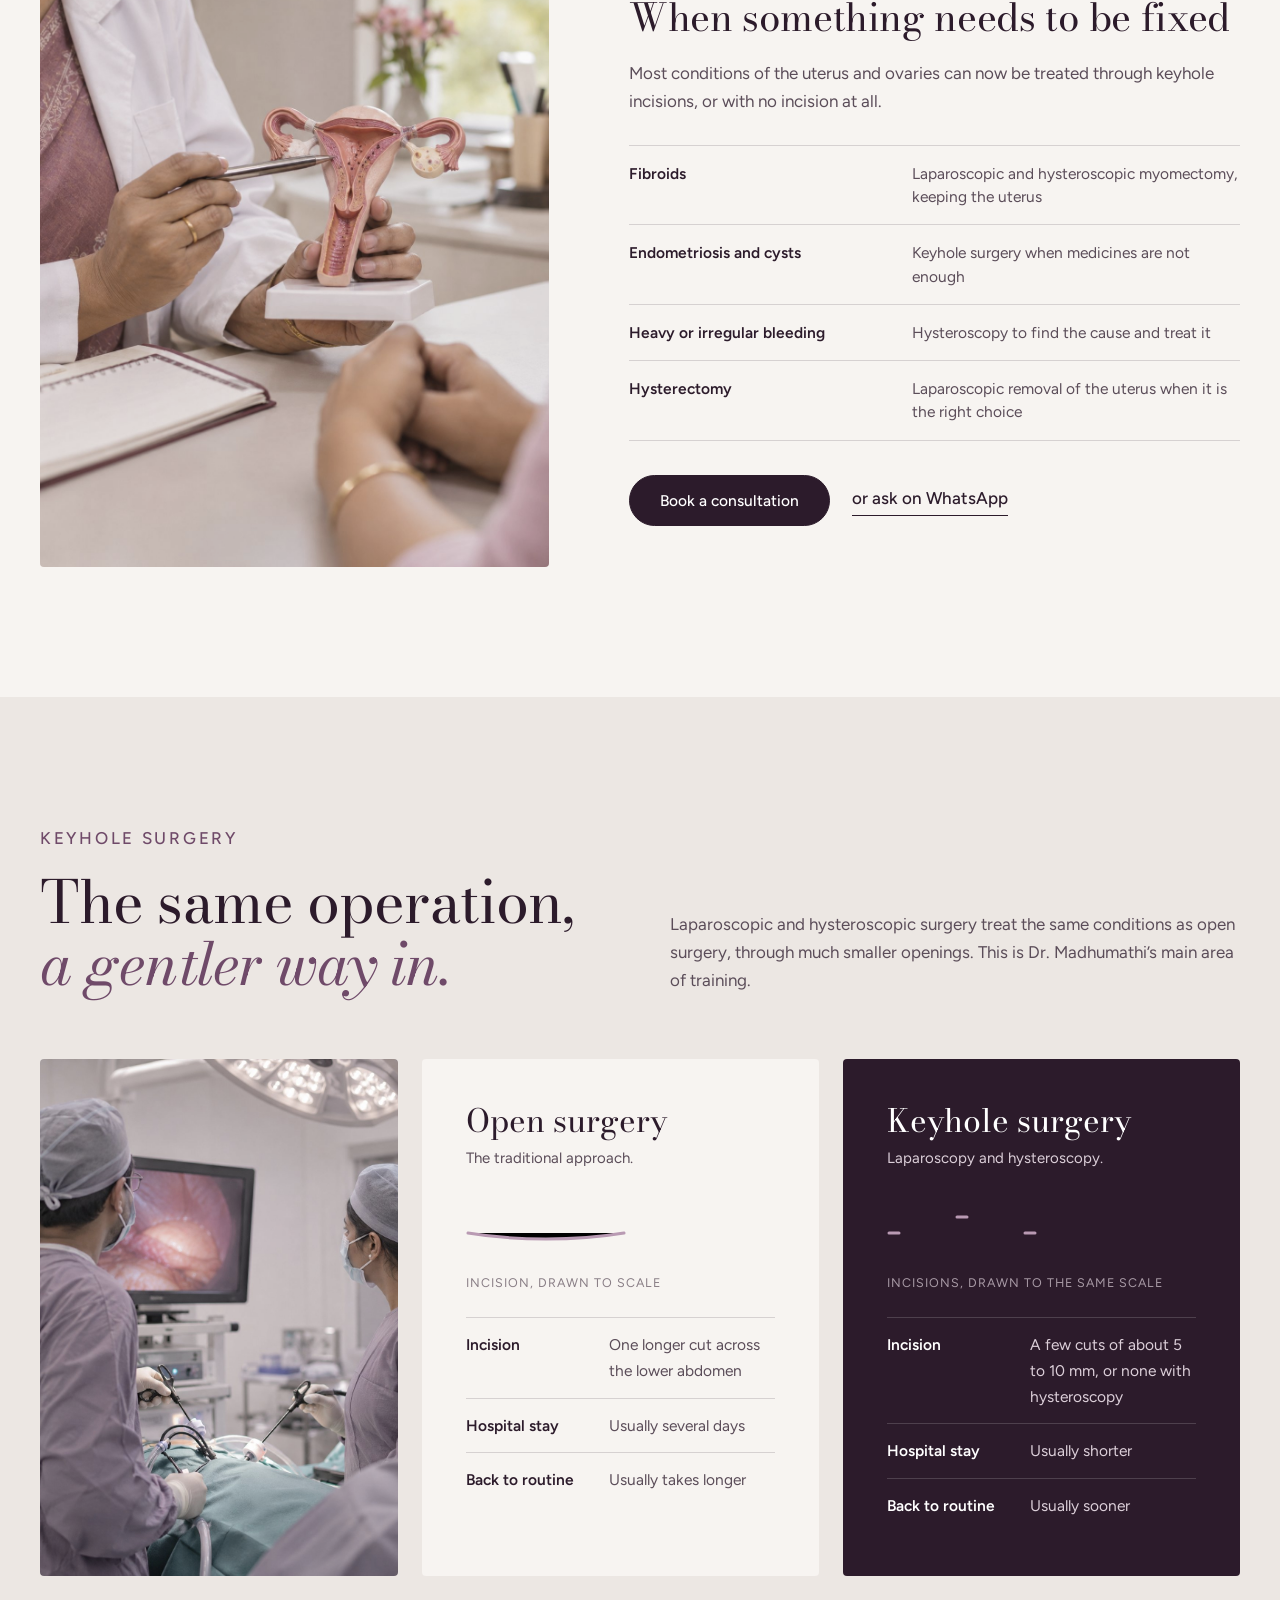
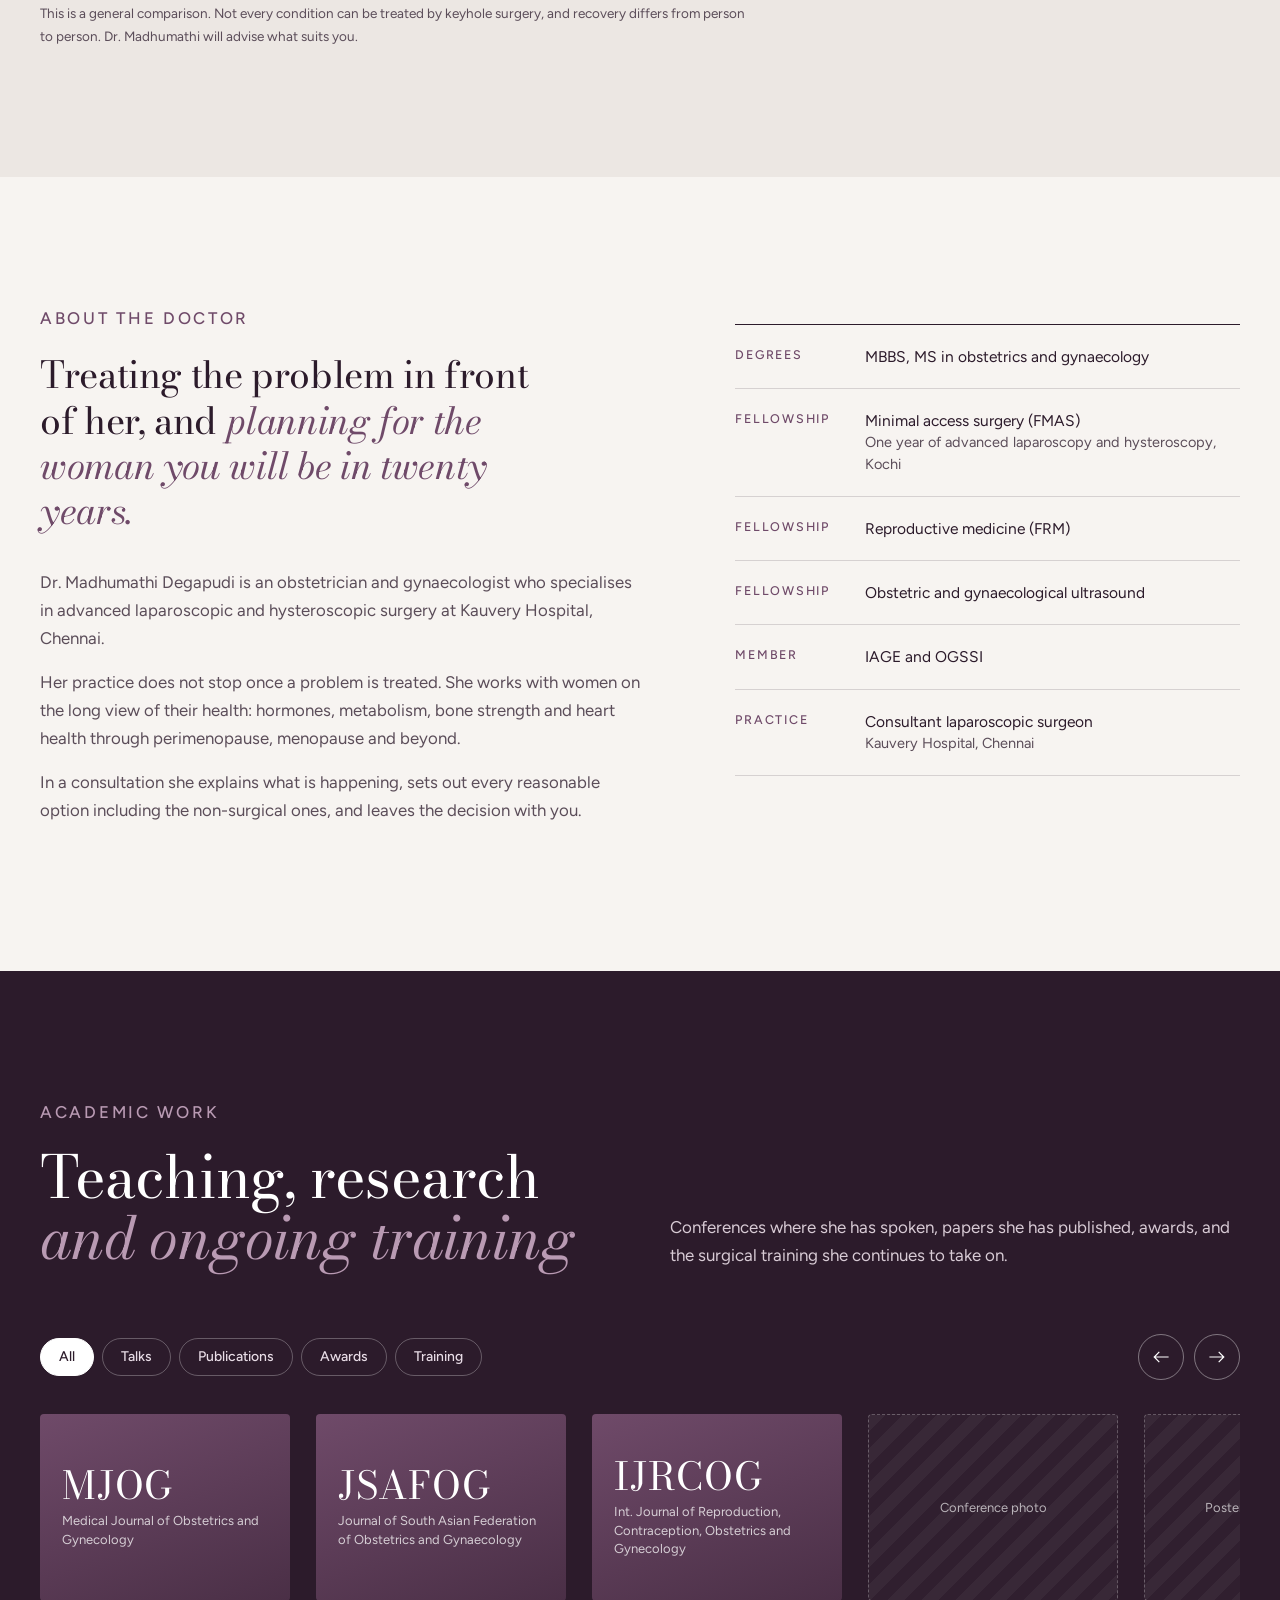
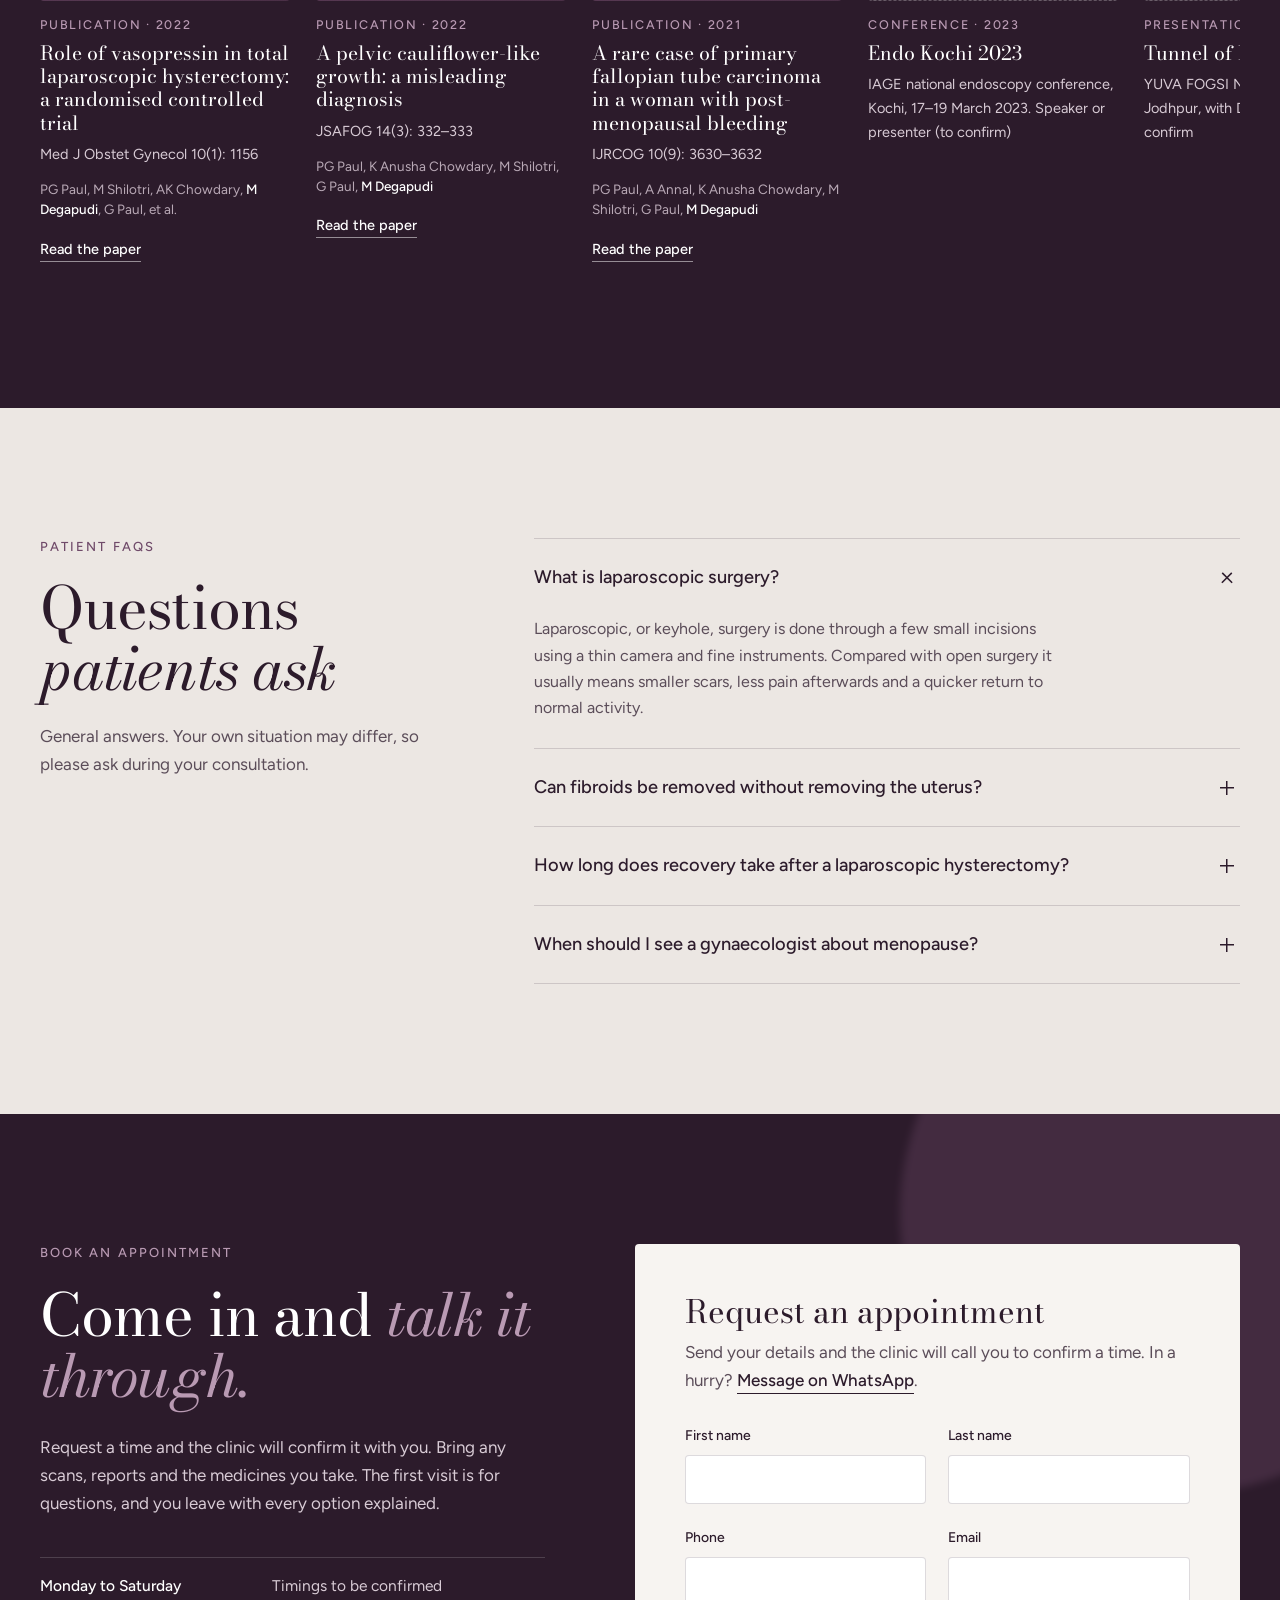
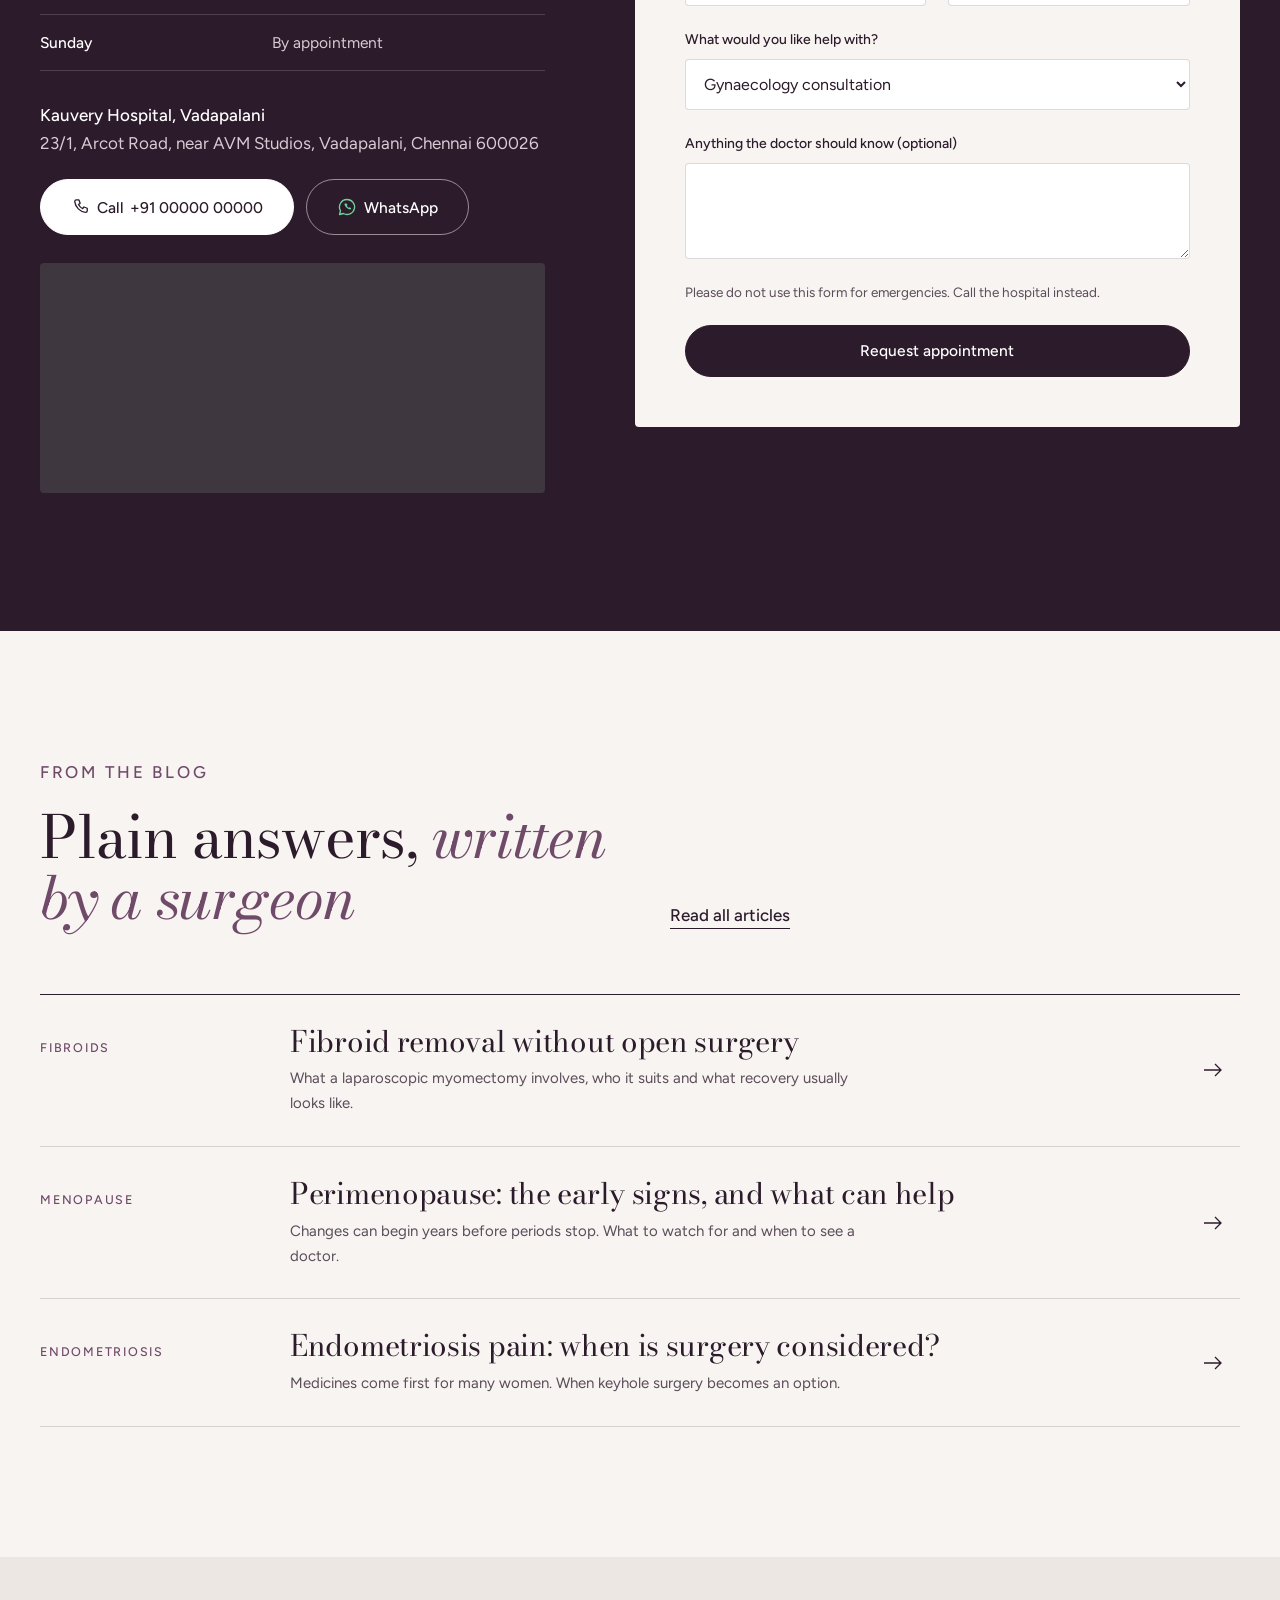
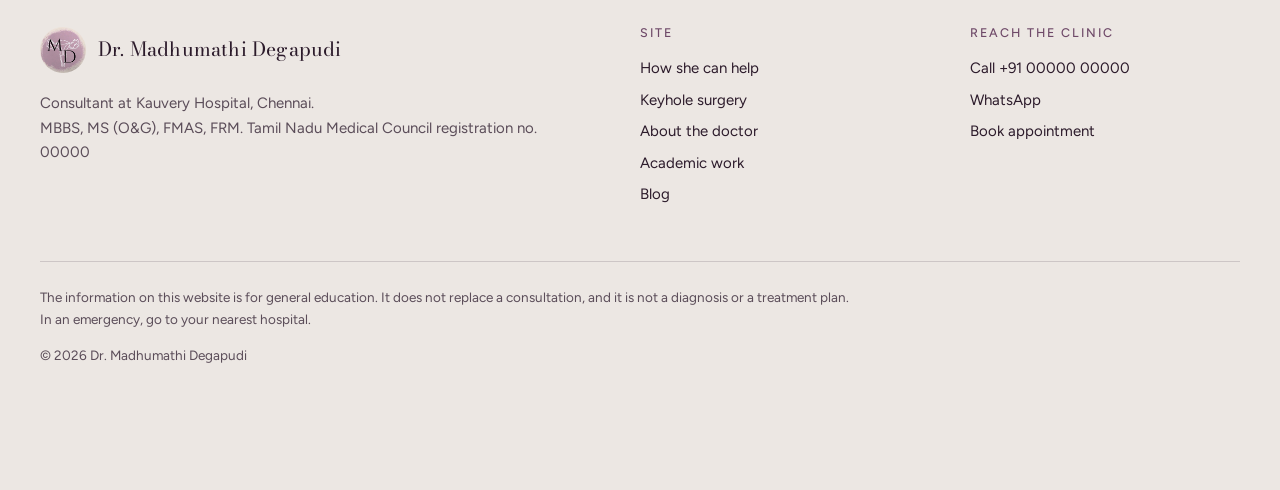
==== commit 8ee72d46: "Academics: add her three published papers, Endo Kochi 2023, YUVA FOGSI talk and Kochi fellowship Co-" ====
--- a/index.html
+++ b/index.html
@@ -80,17 +80,18 @@
 </div></section>
 
 <section class="section acad" id="academics" data-widget="gallery"><div class="wrap">
-  <div class="head rv"><div><p class="label">Academic work</p><h2>Teaching, research <i>and ongoing training</i></h2></div><p>Conferences where she has spoken, papers she has published, awards, and the surgical training she continues to take on. <span class="v v-only">All entries are placeholders until the doctor sends details and photos.</span></p></div>
+  <div class="head rv"><div><p class="label">Academic work</p><h2>Teaching, research <i>and ongoing training</i></h2></div><p>Conferences where she has spoken, papers she has published, awards, and the surgical training she continues to take on. <span class="v v-only">The three papers are checked against the journals. Conference entries, photos and awards still need the doctor&rsquo;s confirmation.</span></p></div>
   <div class="acad-bar rv"><div class="chips" role="group" aria-label="Show">
     <button type="button" class="chip" aria-pressed="true" data-f="all">All</button><button type="button" class="chip" aria-pressed="false" data-f="talk">Talks</button><button type="button" class="chip" aria-pressed="false" data-f="paper">Publications</button><button type="button" class="chip" aria-pressed="false" data-f="award">Awards</button><button type="button" class="chip" aria-pressed="false" data-f="training">Training</button></div>
     <div class="rec-nav"><button type="button" data-rec="-1" aria-label="Previous"><svg viewBox="0 0 26 26" aria-hidden="true"><path d="M22 13H5M11 7l-6 6 6 6"/></svg></button><button type="button" data-rec="1" aria-label="Next"><svg viewBox="0 0 26 26" aria-hidden="true"><path d="M4 13h17M15 7l6 6-6 6"/></svg></button></div></div>
   <div class="rec-row rv" tabindex="0" aria-label="Academic work, scroll sideways">
-    <article class="rec" data-cat="talk"><div class="rec-ph"><span>Conference photo</span></div><p class="rec-k">Invited talk</p><h3><span class="v">Talk title, conference name</span></h3><p class="rec-m"><span class="v">City, month year</span></p></article>
-    <article class="rec" data-cat="paper"><div class="rec-ph"><span>Paper or certificate</span></div><p class="rec-k">Publication</p><h3><span class="v">Paper or chapter title</span></h3><p class="rec-m"><span class="v">Journal, year</span></p><a class="tlink sm" href="#">Read the paper</a></article>
+    <article class="rec" data-cat="paper"><div class="rec-ph jrnl"><b>MJOG</b><span>Medical Journal of Obstetrics and Gynecology</span></div><p class="rec-k">Publication &middot; 2022</p><h3>Role of vasopressin in total laparoscopic hysterectomy: a randomised controlled trial</h3><p class="rec-m">Med J Obstet Gynecol 10(1): 1156</p><p class="rec-a">PG Paul, M Shilotri, AK Chowdary, <b>M Degapudi</b>, G Paul, et al.</p><a class="tlink" href="https://www.jscimedcentral.com/journal-article-abstract/Medical-Journal-of-Obstetrics-and-Gynecology/Role-of-Vasopressin-in-Total-Laparoscopic-Hysterectomy---A-Randomized-Controlled-Tria-10789" target="_blank" rel="noopener">Read the paper</a></article>
+    <article class="rec" data-cat="paper"><div class="rec-ph jrnl"><b>JSAFOG</b><span>Journal of South Asian Federation of Obstetrics and Gynaecology</span></div><p class="rec-k">Publication &middot; 2022</p><h3>A pelvic cauliflower-like growth: a misleading diagnosis</h3><p class="rec-m">JSAFOG 14(3): 332&ndash;333</p><p class="rec-a">PG Paul, K Anusha Chowdary, M Shilotri, G Paul, <b>M Degapudi</b></p><a class="tlink" href="https://www.researchgate.net/publication/361227486_A_Pelvic_Cauliflower-like_Growth_A_Misleading_Diagnosis" target="_blank" rel="noopener">Read the paper</a></article>
+    <article class="rec" data-cat="paper"><div class="rec-ph jrnl"><b>IJRCOG</b><span>Int. Journal of Reproduction, Contraception, Obstetrics and Gynecology</span></div><p class="rec-k">Publication &middot; 2021</p><h3>A rare case of primary fallopian tube carcinoma in a woman with post-menopausal bleeding</h3><p class="rec-m">IJRCOG 10(9): 3630&ndash;3632</p><p class="rec-a">PG Paul, A Annal, K Anusha Chowdary, M Shilotri, G Paul, <b>M Degapudi</b></p><a class="tlink" href="https://www.ijrcog.org/index.php/ijrcog/article/view/10581" target="_blank" rel="noopener">Read the paper</a></article>
+    <article class="rec" data-cat="talk"><div class="rec-ph"><span>Conference photo</span></div><p class="rec-k">Conference &middot; 2023</p><h3>Endo Kochi 2023</h3><p class="rec-m"><span class="v">IAGE national endoscopy conference, Kochi, 17&ndash;19 March 2023. Speaker or presenter (to confirm)</span></p></article>
+    <article class="rec" data-cat="talk"><div class="rec-ph"><span>Poster or stage photo</span></div><p class="rec-k">Presentation</p><h3><span class="v">Tunnel of Doom</span></h3><p class="rec-m"><span class="v">YUVA FOGSI National Conference, Jodhpur, with Dr. Jaya V. Year to confirm</span></p></article>
+    <article class="rec" data-cat="training"><div class="rec-ph"><span>Training photo</span></div><p class="rec-k">Fellowship</p><h3>Advanced laparoscopy and hysteroscopy</h3><p class="rec-m">Paul&rsquo;s Hospital, Centre for Advanced Gynecological Endoscopy and Infertility, Kochi. <span class="v">One year, years to confirm</span></p></article>
     <article class="rec" data-cat="award"><div class="rec-ph"><span>Award photo</span></div><p class="rec-k">Award</p><h3><span class="v">Award name</span></h3><p class="rec-m"><span class="v">Organisation, year</span></p></article>
-    <article class="rec" data-cat="training"><div class="rec-ph"><span>Training photo</span></div><p class="rec-k">Fellowship</p><h3><span class="v">Advanced laparoscopy and hysteroscopy</span></h3><p class="rec-m"><span class="v">One year, Kochi</span></p></article>
-    <article class="rec" data-cat="talk"><div class="rec-ph"><span>Workshop photo</span></div><p class="rec-k">Live surgery workshop</p><h3><span class="v">Workshop or CME name</span></h3><p class="rec-m"><span class="v">Hospital, city, year</span></p></article>
-    <article class="rec" data-cat="training"><div class="rec-ph"><span>Camp photo</span></div><p class="rec-k">Surgical camp</p><h3><span class="v">Camp name</span></h3><p class="rec-m"><span class="v">Place, year</span></p></article>
   </div>
 </div></section>
 
--- a/styles.css
+++ b/styles.css
@@ -387,3 +387,9 @@
 .rec-nav button:hover { background: #fff; } .rec-nav button:hover svg { stroke: var(--ink); }
 @media (max-width: 900px) { .rec-row { grid-auto-columns: 78%; } .rec-nav { display: none; } }
 @media (min-width: 1081px) { .nav a[href="#book"], .nav a[href="index.html#book"] { display: none; } }
+.rec-ph.jrnl { background: linear-gradient(160deg, var(--plum), #4a2f46); border: 0; align-content: center; justify-items: start; gap: 8px; padding: 22px; text-align: left; }
+.rec-ph.jrnl b { font: 400 2.4rem/1 var(--display); color: #fff; letter-spacing: .02em; }
+.rec-ph.jrnl span { font-size: 13px; line-height: 1.4; color: rgba(255,255,255,.75); }
+.rec h3 { font-size: 1.22rem; }
+.rec-a { font-size: 13.5px; line-height: 1.5; color: #b9a9b6; margin: 0 0 14px; }
+.rec-a b { color: #fff; font-weight: 500; }
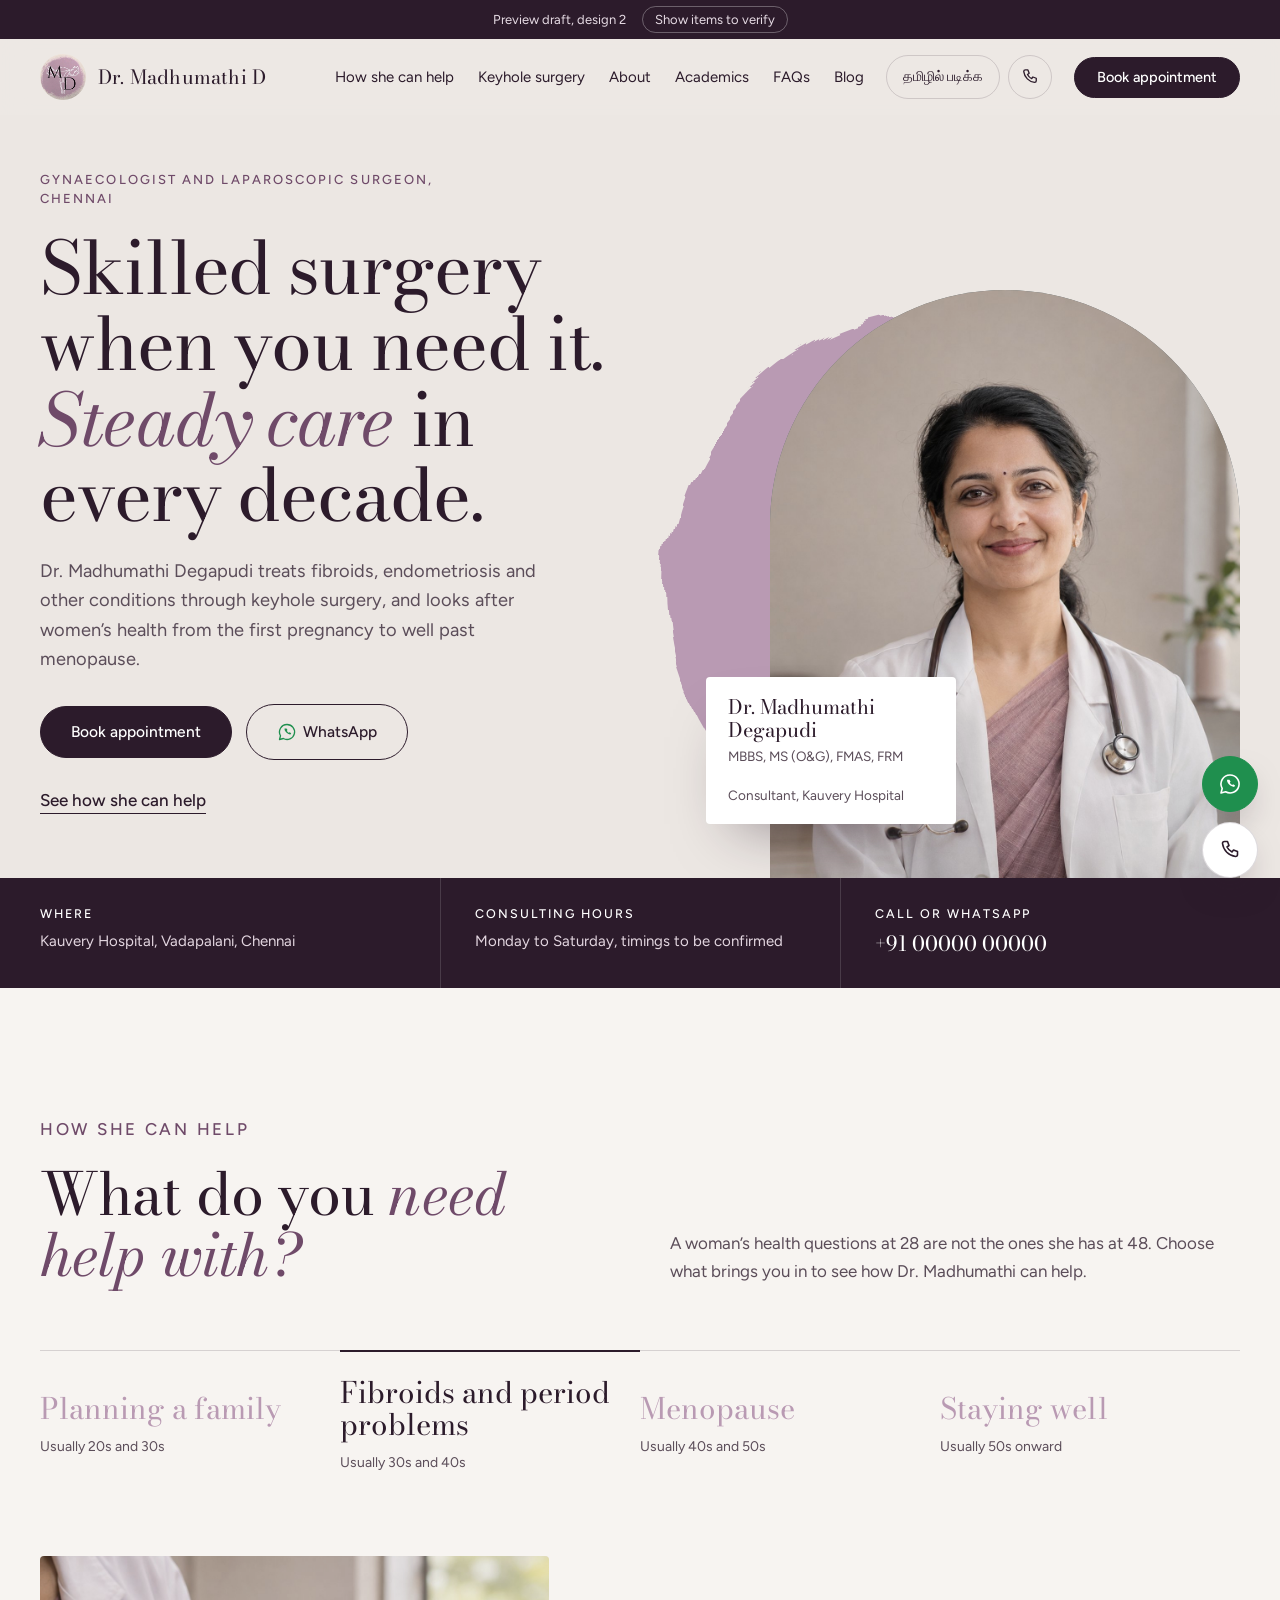
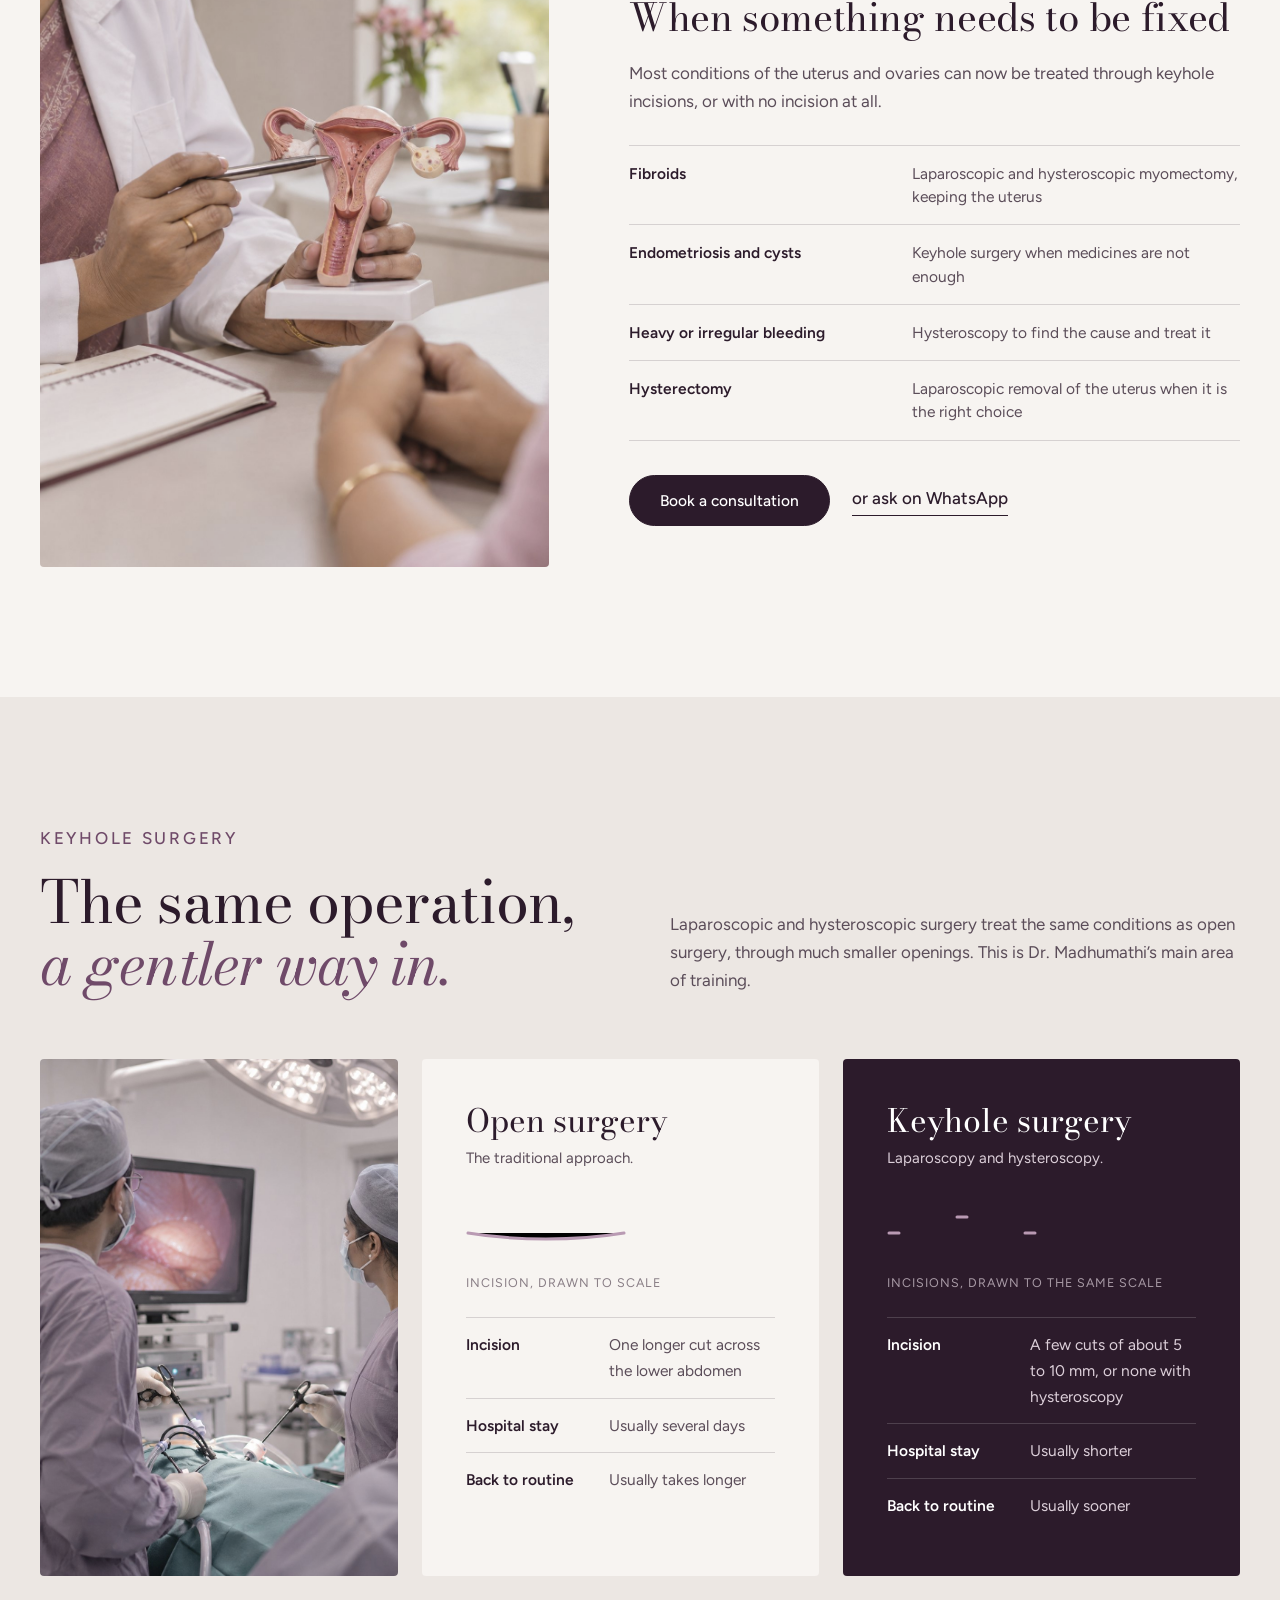
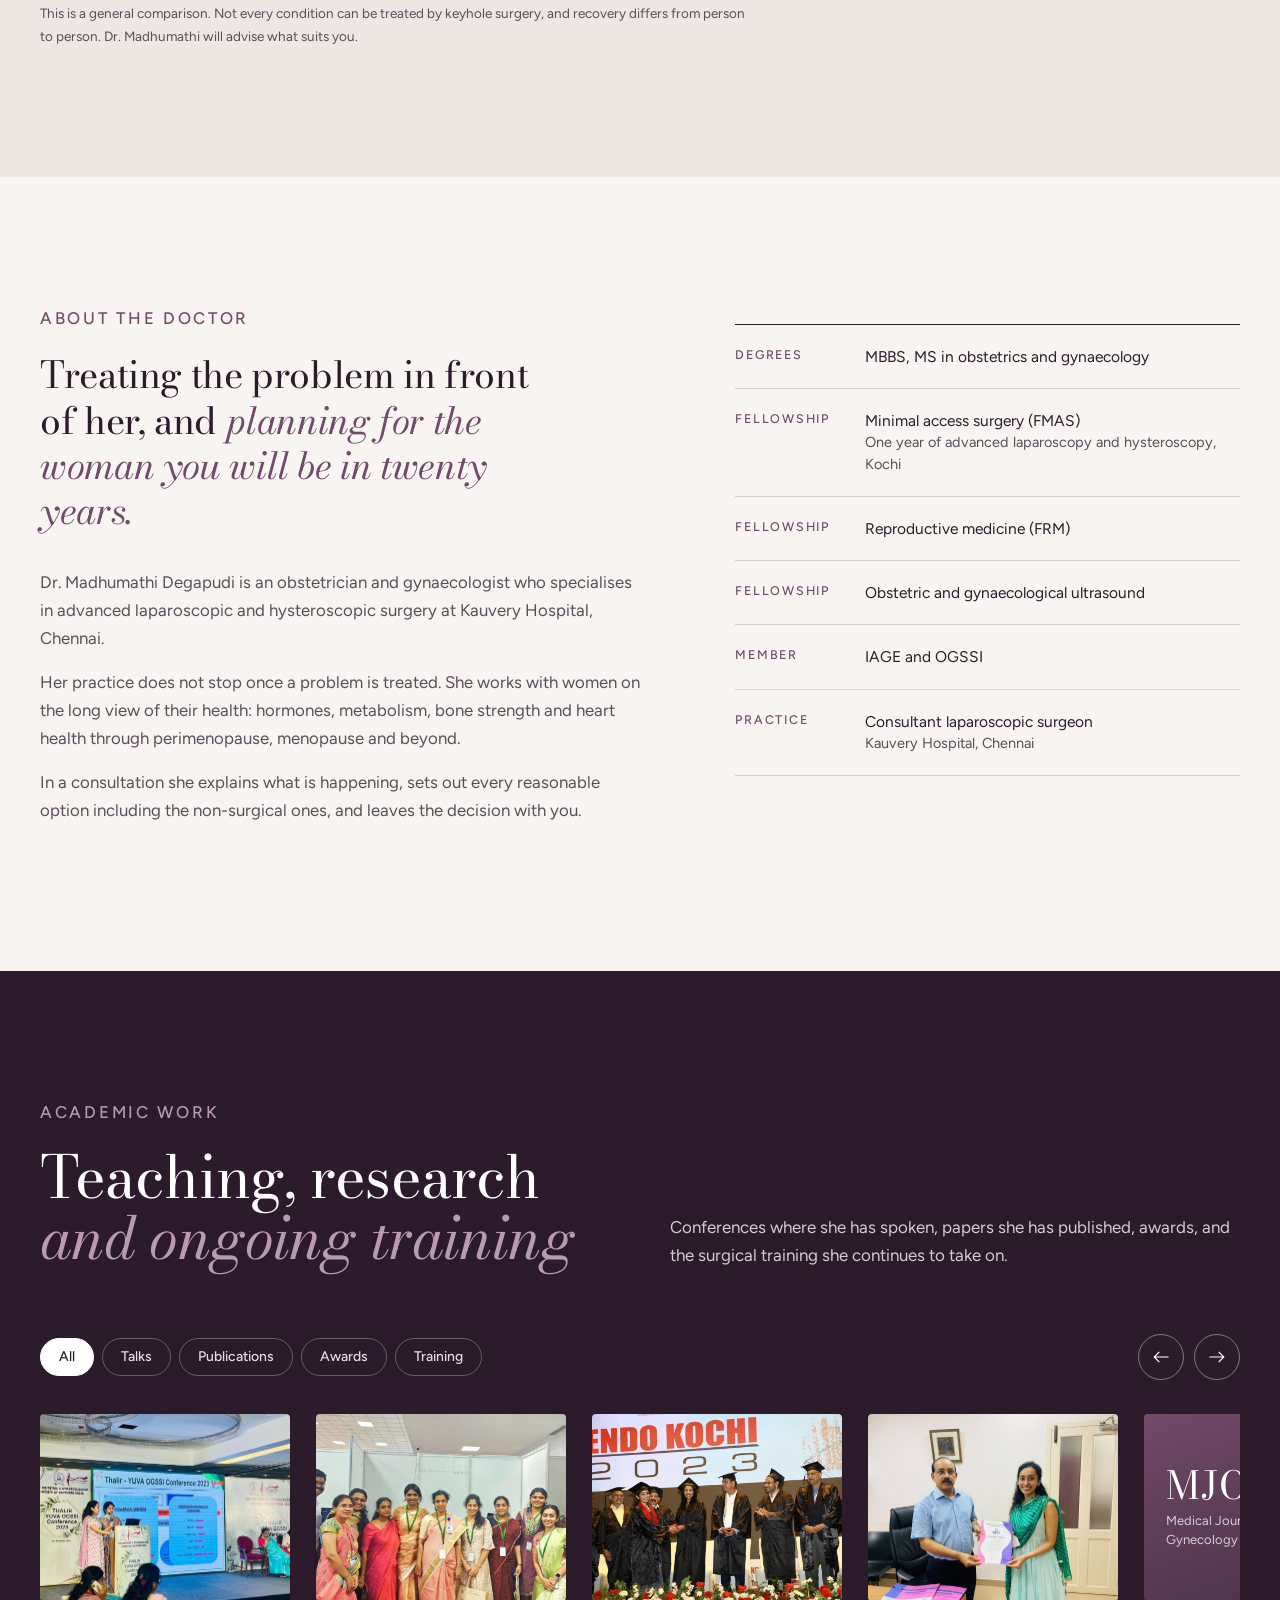
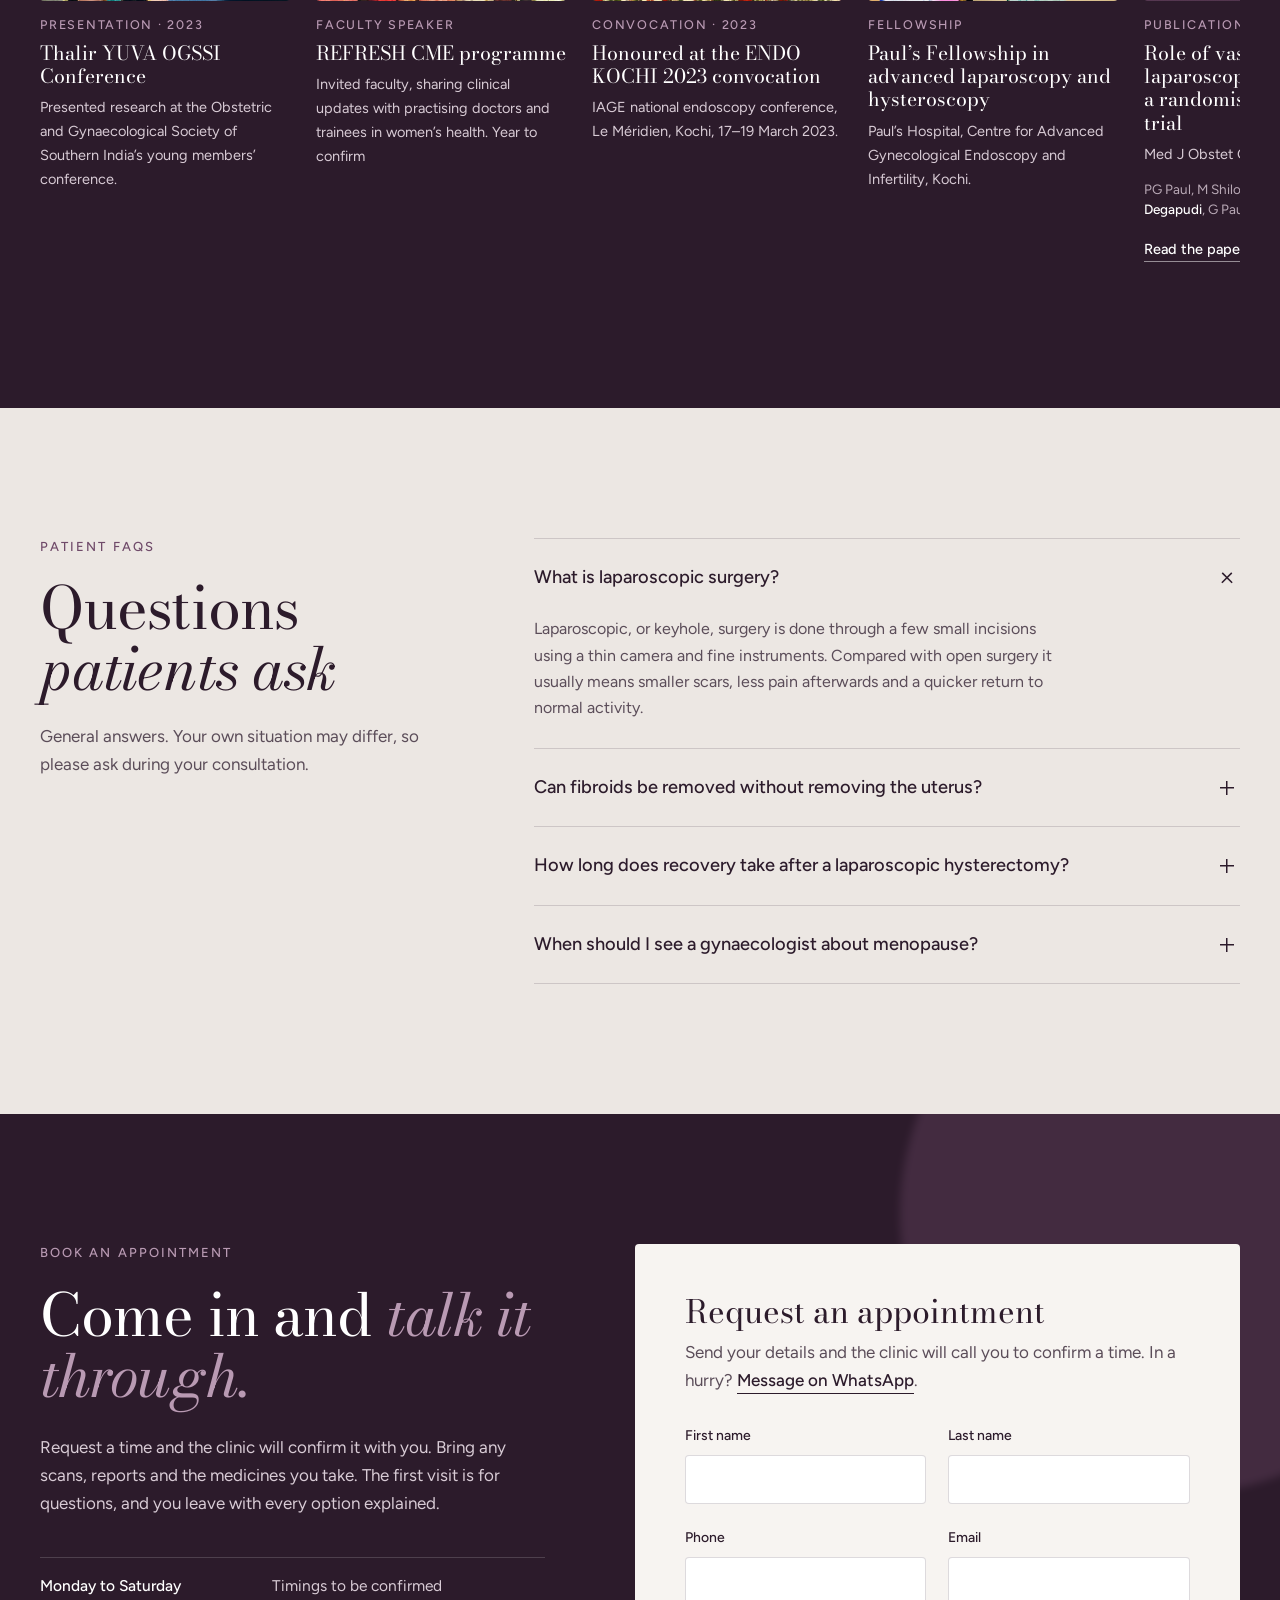
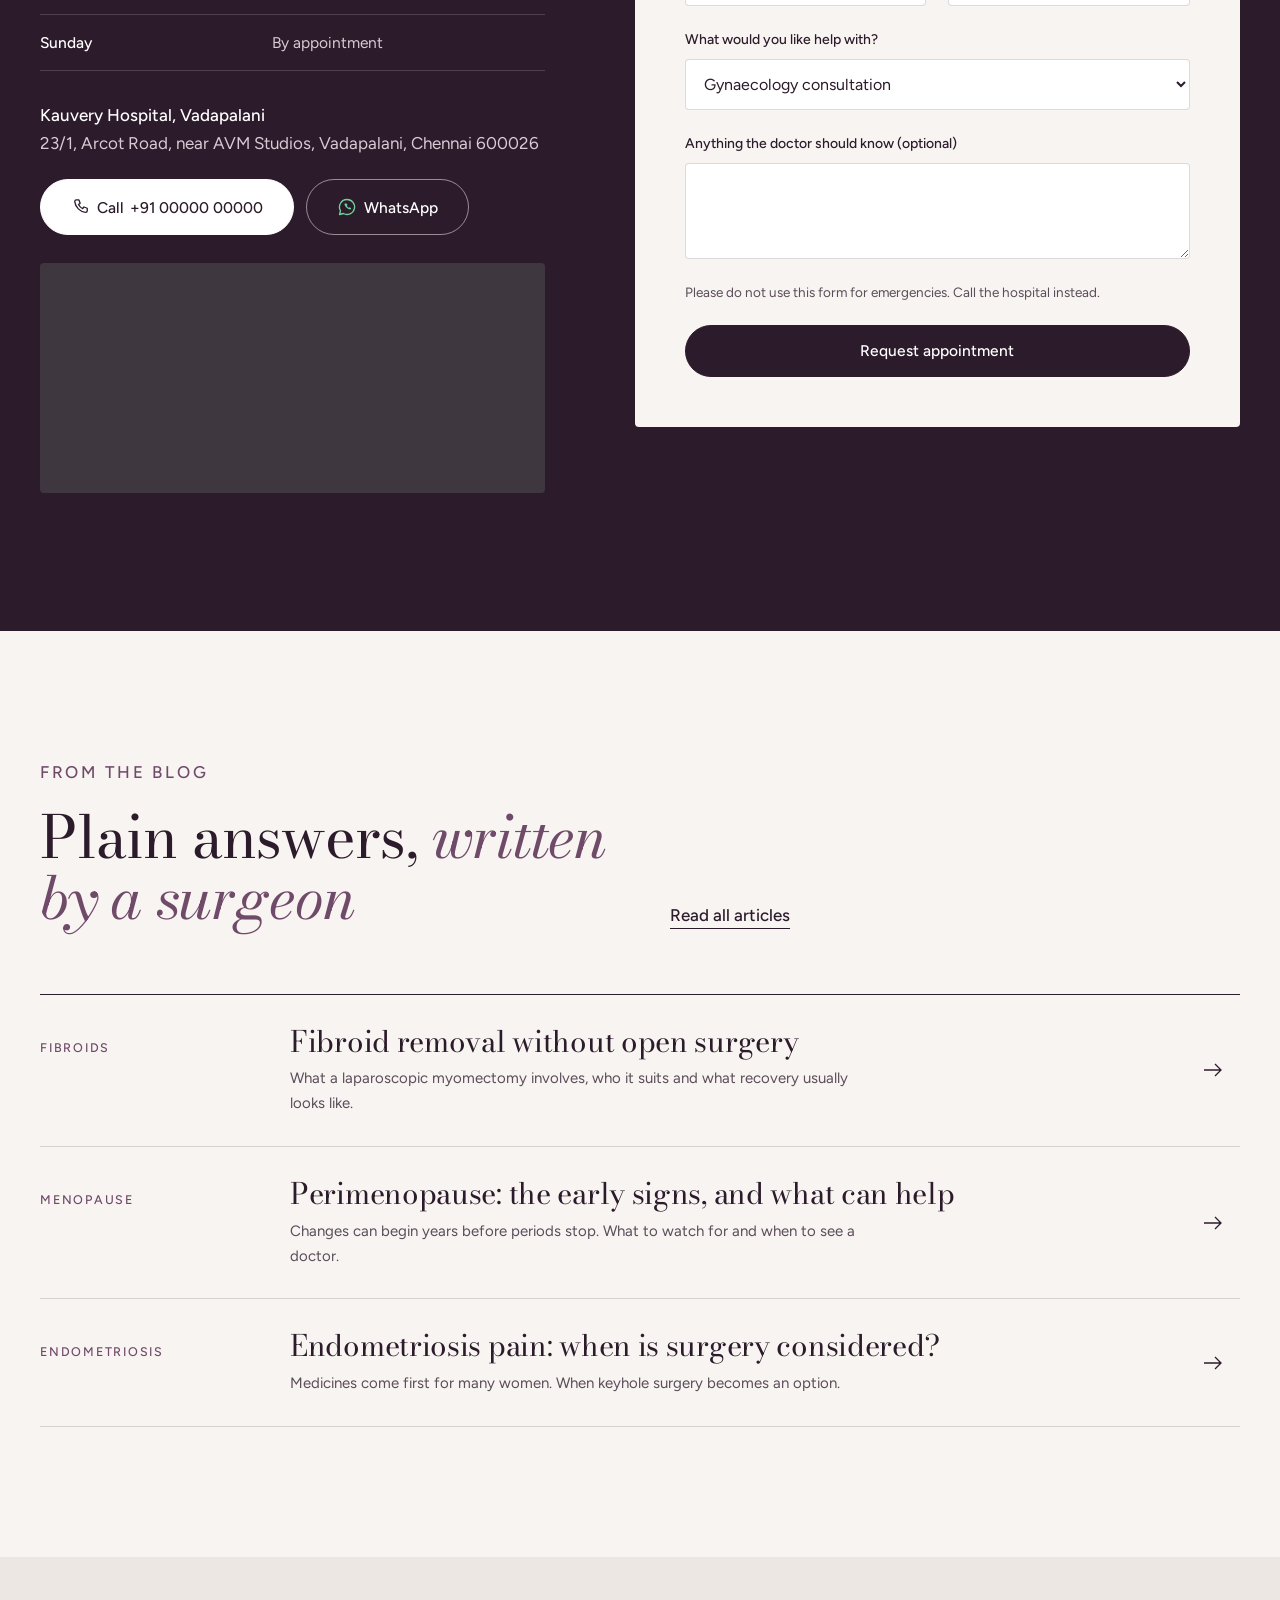
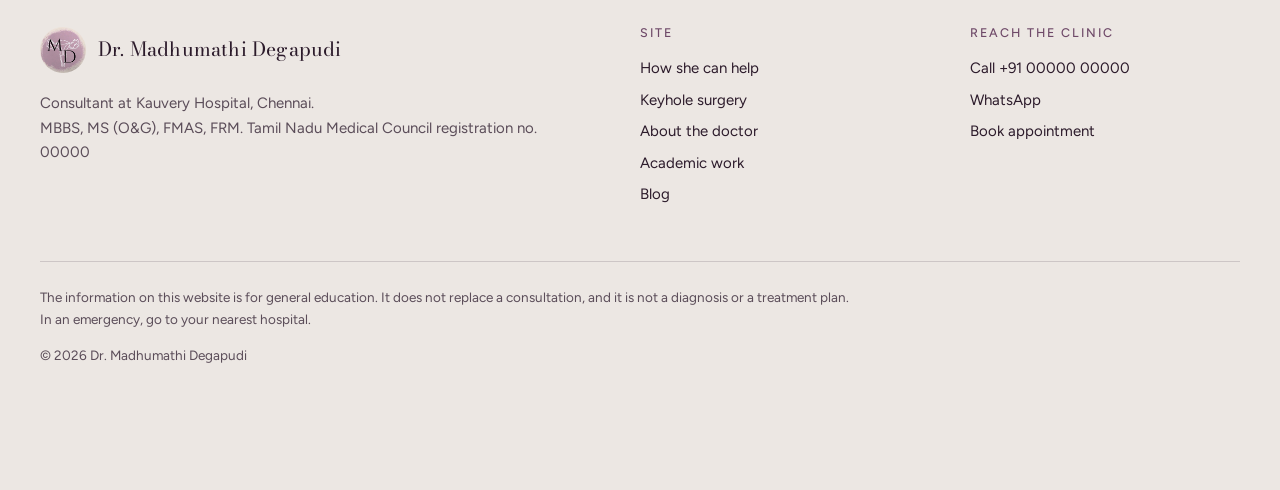
==== commit fc519764: "Academics: add the doctor's photos (Thalir YUVA OGSSI 2023, REFRESH CME, ENDO KOCHI 2023 convocation" ====
--- a/index.html
+++ b/index.html
@@ -80,18 +80,18 @@
 </div></section>
 
 <section class="section acad" id="academics" data-widget="gallery"><div class="wrap">
-  <div class="head rv"><div><p class="label">Academic work</p><h2>Teaching, research <i>and ongoing training</i></h2></div><p>Conferences where she has spoken, papers she has published, awards, and the surgical training she continues to take on. <span class="v v-only">The three papers are checked against the journals. Conference entries, photos and awards still need the doctor&rsquo;s confirmation.</span></p></div>
+  <div class="head rv"><div><p class="label">Academic work</p><h2>Teaching, research <i>and ongoing training</i></h2></div><p>Conferences where she has spoken, papers she has published, awards, and the surgical training she continues to take on. <span class="v v-only">Photos and captions are from the doctor. Papers are checked against the journals.</span></p></div>
   <div class="acad-bar rv"><div class="chips" role="group" aria-label="Show">
     <button type="button" class="chip" aria-pressed="true" data-f="all">All</button><button type="button" class="chip" aria-pressed="false" data-f="talk">Talks</button><button type="button" class="chip" aria-pressed="false" data-f="paper">Publications</button><button type="button" class="chip" aria-pressed="false" data-f="award">Awards</button><button type="button" class="chip" aria-pressed="false" data-f="training">Training</button></div>
     <div class="rec-nav"><button type="button" data-rec="-1" aria-label="Previous"><svg viewBox="0 0 26 26" aria-hidden="true"><path d="M22 13H5M11 7l-6 6 6 6"/></svg></button><button type="button" data-rec="1" aria-label="Next"><svg viewBox="0 0 26 26" aria-hidden="true"><path d="M4 13h17M15 7l6 6-6 6"/></svg></button></div></div>
   <div class="rec-row rv" tabindex="0" aria-label="Academic work, scroll sideways">
+    <article class="rec" data-cat="talk"><div class="rec-ph pic"><img src="assets/img/acad-thalir-yuva-ogssi-2023.jpg" alt="Dr. Madhumathi presenting on stage at the Thalir YUVA OGSSI Conference 2023" loading="lazy" style="object-position:40% 50%"></div><p class="rec-k">Presentation &middot; 2023</p><h3>Thalir YUVA OGSSI Conference</h3><p class="rec-m">Presented research at the Obstetric and Gynaecological Society of Southern India&rsquo;s young members&rsquo; conference.</p></article>
+    <article class="rec" data-cat="talk"><div class="rec-ph pic"><img src="assets/img/acad-refresh-cme.jpg" alt="Dr. Madhumathi with fellow faculty at the REFRESH CME programme" loading="lazy" style="object-position:50% 40%"></div><p class="rec-k">Faculty speaker</p><h3>REFRESH CME programme</h3><p class="rec-m">Invited faculty, sharing clinical updates with practising doctors and trainees in women&rsquo;s health. <span class="v">Year to confirm</span></p></article>
+    <article class="rec" data-cat="award"><div class="rec-ph pic"><img src="assets/img/acad-endo-kochi-convocation.jpg" alt="Dr. Madhumathi receiving her fellowship at the ENDO KOCHI 2023 convocation" loading="lazy" style="object-position:28% 45%"></div><p class="rec-k">Convocation &middot; 2023</p><h3>Honoured at the ENDO KOCHI 2023 convocation</h3><p class="rec-m">IAGE national endoscopy conference, Le M&eacute;ridien, Kochi, 17&ndash;19 March 2023.</p></article>
+    <article class="rec" data-cat="training"><div class="rec-ph pic"><img src="assets/img/acad-pauls-fellowship.jpg" alt="Dr. Madhumathi receiving the Paul&rsquo;s Fellowship certificate" loading="lazy" style="object-position:50% 40%"></div><p class="rec-k">Fellowship</p><h3>Paul&rsquo;s Fellowship in advanced laparoscopy and hysteroscopy</h3><p class="rec-m">Paul&rsquo;s Hospital, Centre for Advanced Gynecological Endoscopy and Infertility, Kochi.</p></article>
     <article class="rec" data-cat="paper"><div class="rec-ph jrnl"><b>MJOG</b><span>Medical Journal of Obstetrics and Gynecology</span></div><p class="rec-k">Publication &middot; 2022</p><h3>Role of vasopressin in total laparoscopic hysterectomy: a randomised controlled trial</h3><p class="rec-m">Med J Obstet Gynecol 10(1): 1156</p><p class="rec-a">PG Paul, M Shilotri, AK Chowdary, <b>M Degapudi</b>, G Paul, et al.</p><a class="tlink" href="https://www.jscimedcentral.com/journal-article-abstract/Medical-Journal-of-Obstetrics-and-Gynecology/Role-of-Vasopressin-in-Total-Laparoscopic-Hysterectomy---A-Randomized-Controlled-Tria-10789" target="_blank" rel="noopener">Read the paper</a></article>
     <article class="rec" data-cat="paper"><div class="rec-ph jrnl"><b>JSAFOG</b><span>Journal of South Asian Federation of Obstetrics and Gynaecology</span></div><p class="rec-k">Publication &middot; 2022</p><h3>A pelvic cauliflower-like growth: a misleading diagnosis</h3><p class="rec-m">JSAFOG 14(3): 332&ndash;333</p><p class="rec-a">PG Paul, K Anusha Chowdary, M Shilotri, G Paul, <b>M Degapudi</b></p><a class="tlink" href="https://www.researchgate.net/publication/361227486_A_Pelvic_Cauliflower-like_Growth_A_Misleading_Diagnosis" target="_blank" rel="noopener">Read the paper</a></article>
     <article class="rec" data-cat="paper"><div class="rec-ph jrnl"><b>IJRCOG</b><span>Int. Journal of Reproduction, Contraception, Obstetrics and Gynecology</span></div><p class="rec-k">Publication &middot; 2021</p><h3>A rare case of primary fallopian tube carcinoma in a woman with post-menopausal bleeding</h3><p class="rec-m">IJRCOG 10(9): 3630&ndash;3632</p><p class="rec-a">PG Paul, A Annal, K Anusha Chowdary, M Shilotri, G Paul, <b>M Degapudi</b></p><a class="tlink" href="https://www.ijrcog.org/index.php/ijrcog/article/view/10581" target="_blank" rel="noopener">Read the paper</a></article>
-    <article class="rec" data-cat="talk"><div class="rec-ph"><span>Conference photo</span></div><p class="rec-k">Conference &middot; 2023</p><h3>Endo Kochi 2023</h3><p class="rec-m"><span class="v">IAGE national endoscopy conference, Kochi, 17&ndash;19 March 2023. Speaker or presenter (to confirm)</span></p></article>
-    <article class="rec" data-cat="talk"><div class="rec-ph"><span>Poster or stage photo</span></div><p class="rec-k">Presentation</p><h3><span class="v">Tunnel of Doom</span></h3><p class="rec-m"><span class="v">YUVA FOGSI National Conference, Jodhpur, with Dr. Jaya V. Year to confirm</span></p></article>
-    <article class="rec" data-cat="training"><div class="rec-ph"><span>Training photo</span></div><p class="rec-k">Fellowship</p><h3>Advanced laparoscopy and hysteroscopy</h3><p class="rec-m">Paul&rsquo;s Hospital, Centre for Advanced Gynecological Endoscopy and Infertility, Kochi. <span class="v">One year, years to confirm</span></p></article>
-    <article class="rec" data-cat="award"><div class="rec-ph"><span>Award photo</span></div><p class="rec-k">Award</p><h3><span class="v">Award name</span></h3><p class="rec-m"><span class="v">Organisation, year</span></p></article>
   </div>
 </div></section>
 
--- a/styles.css
+++ b/styles.css
@@ -393,3 +393,6 @@
 .rec h3 { font-size: 1.22rem; }
 .rec-a { font-size: 13.5px; line-height: 1.5; color: #b9a9b6; margin: 0 0 14px; }
 .rec-a b { color: #fff; font-weight: 500; }
+.rec-ph.pic { border: 0; background: #3a2738; overflow: hidden; display: block; }
+.rec-ph.pic img { width: 100%; height: 100%; object-fit: cover; display: block; transition: transform .6s var(--ease); }
+.rec:hover .rec-ph.pic img { transform: scale(1.03); }
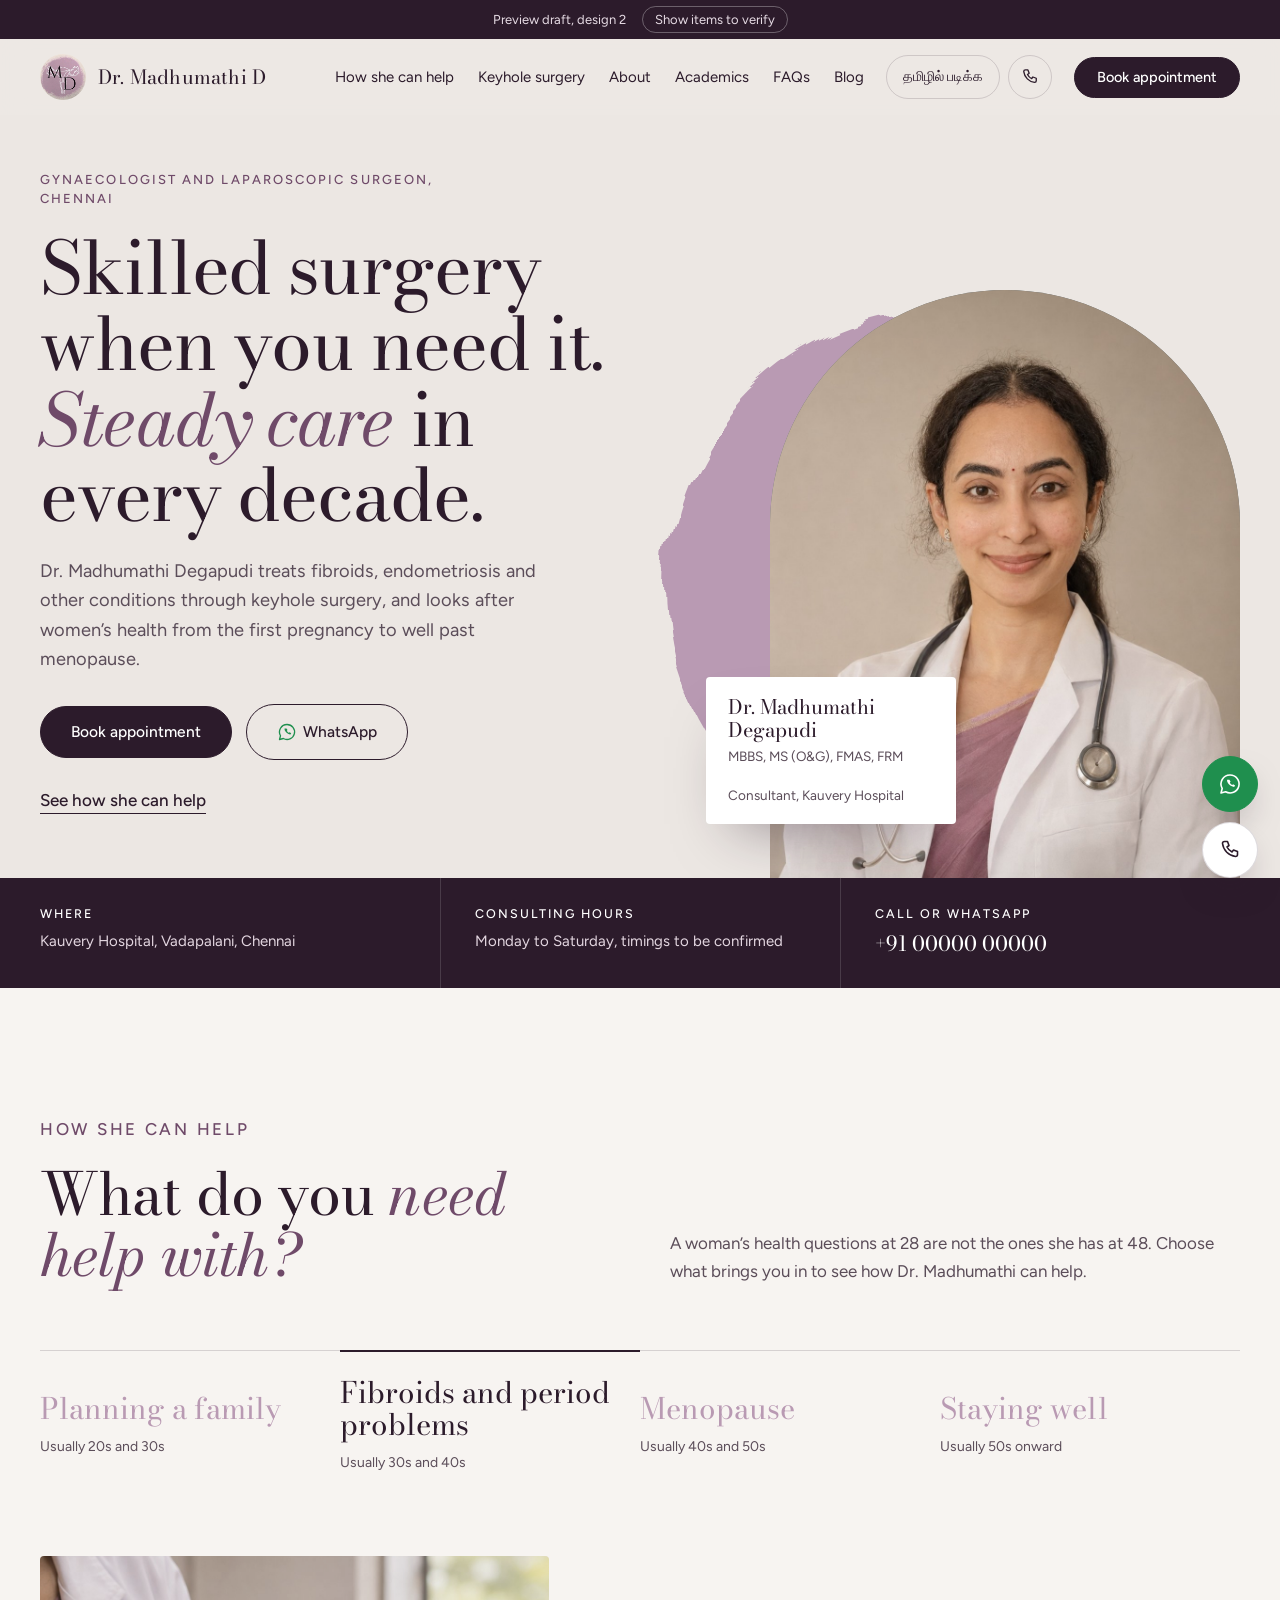
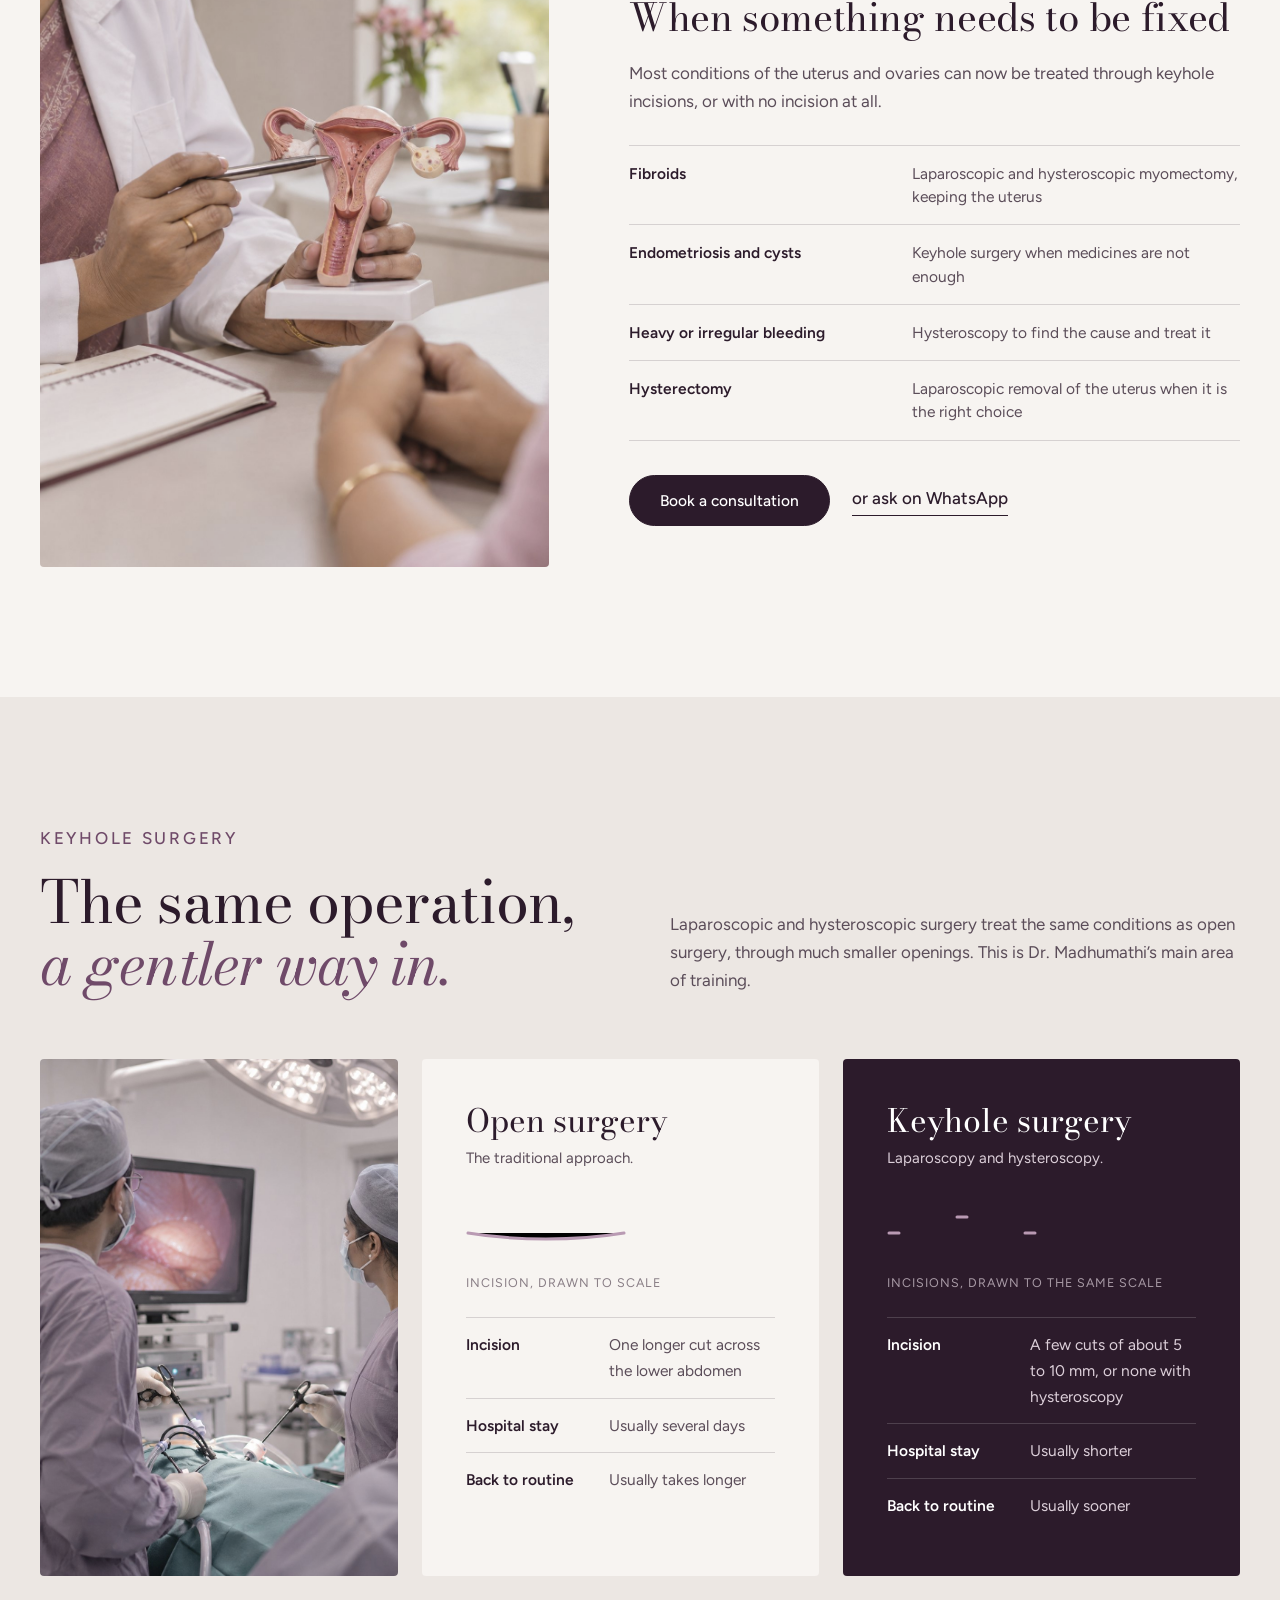
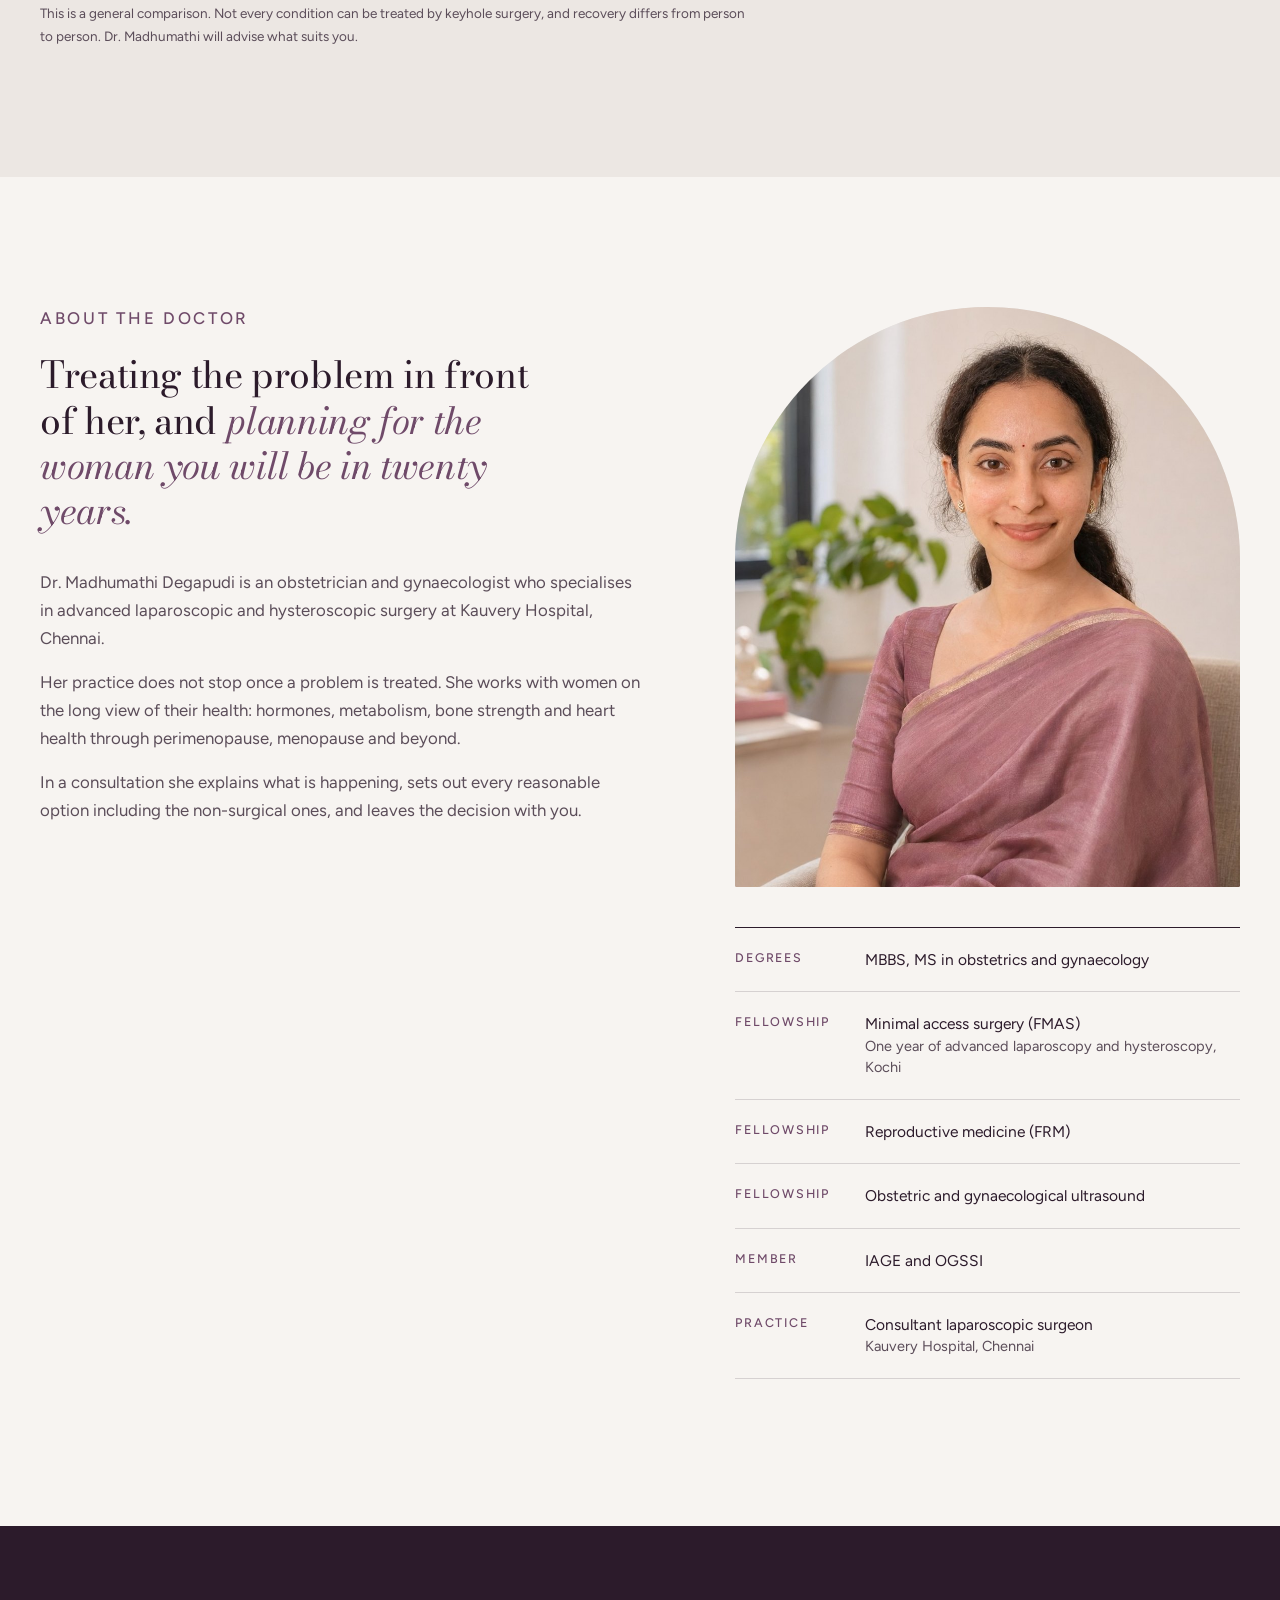
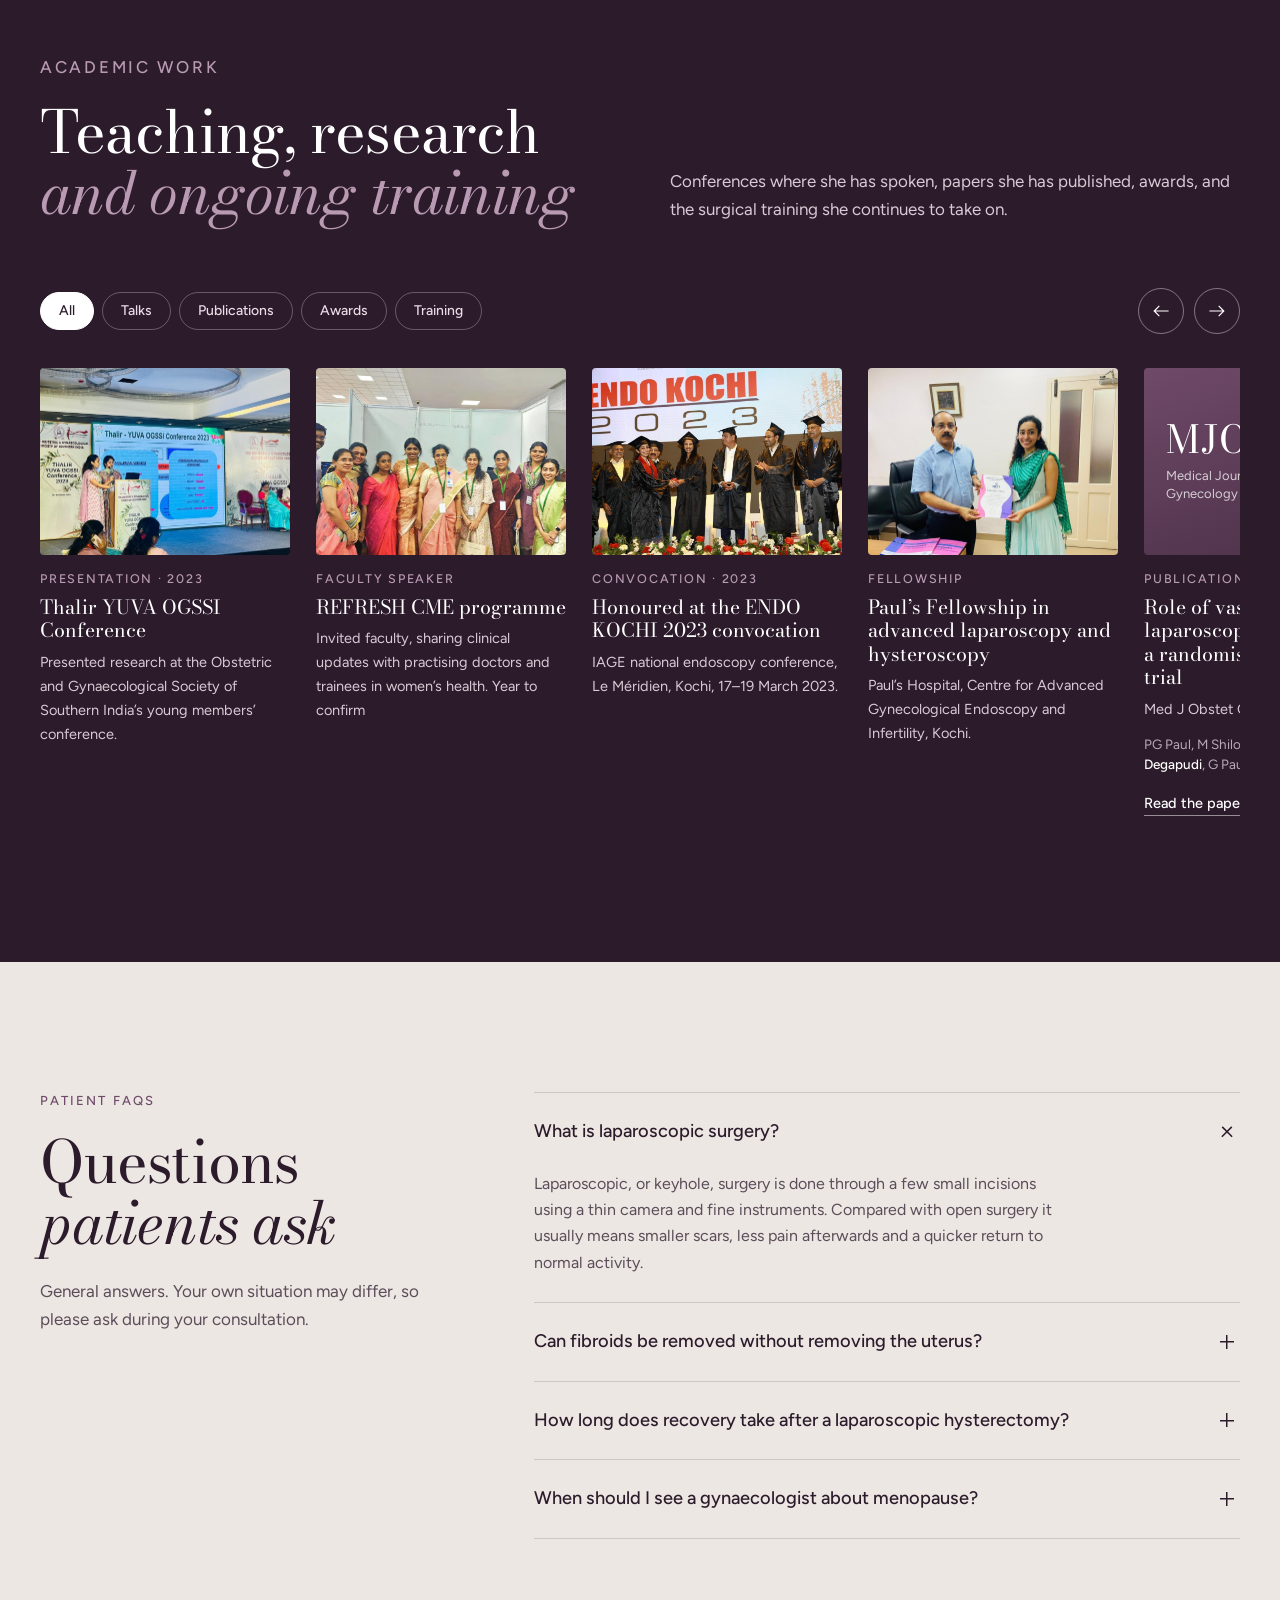
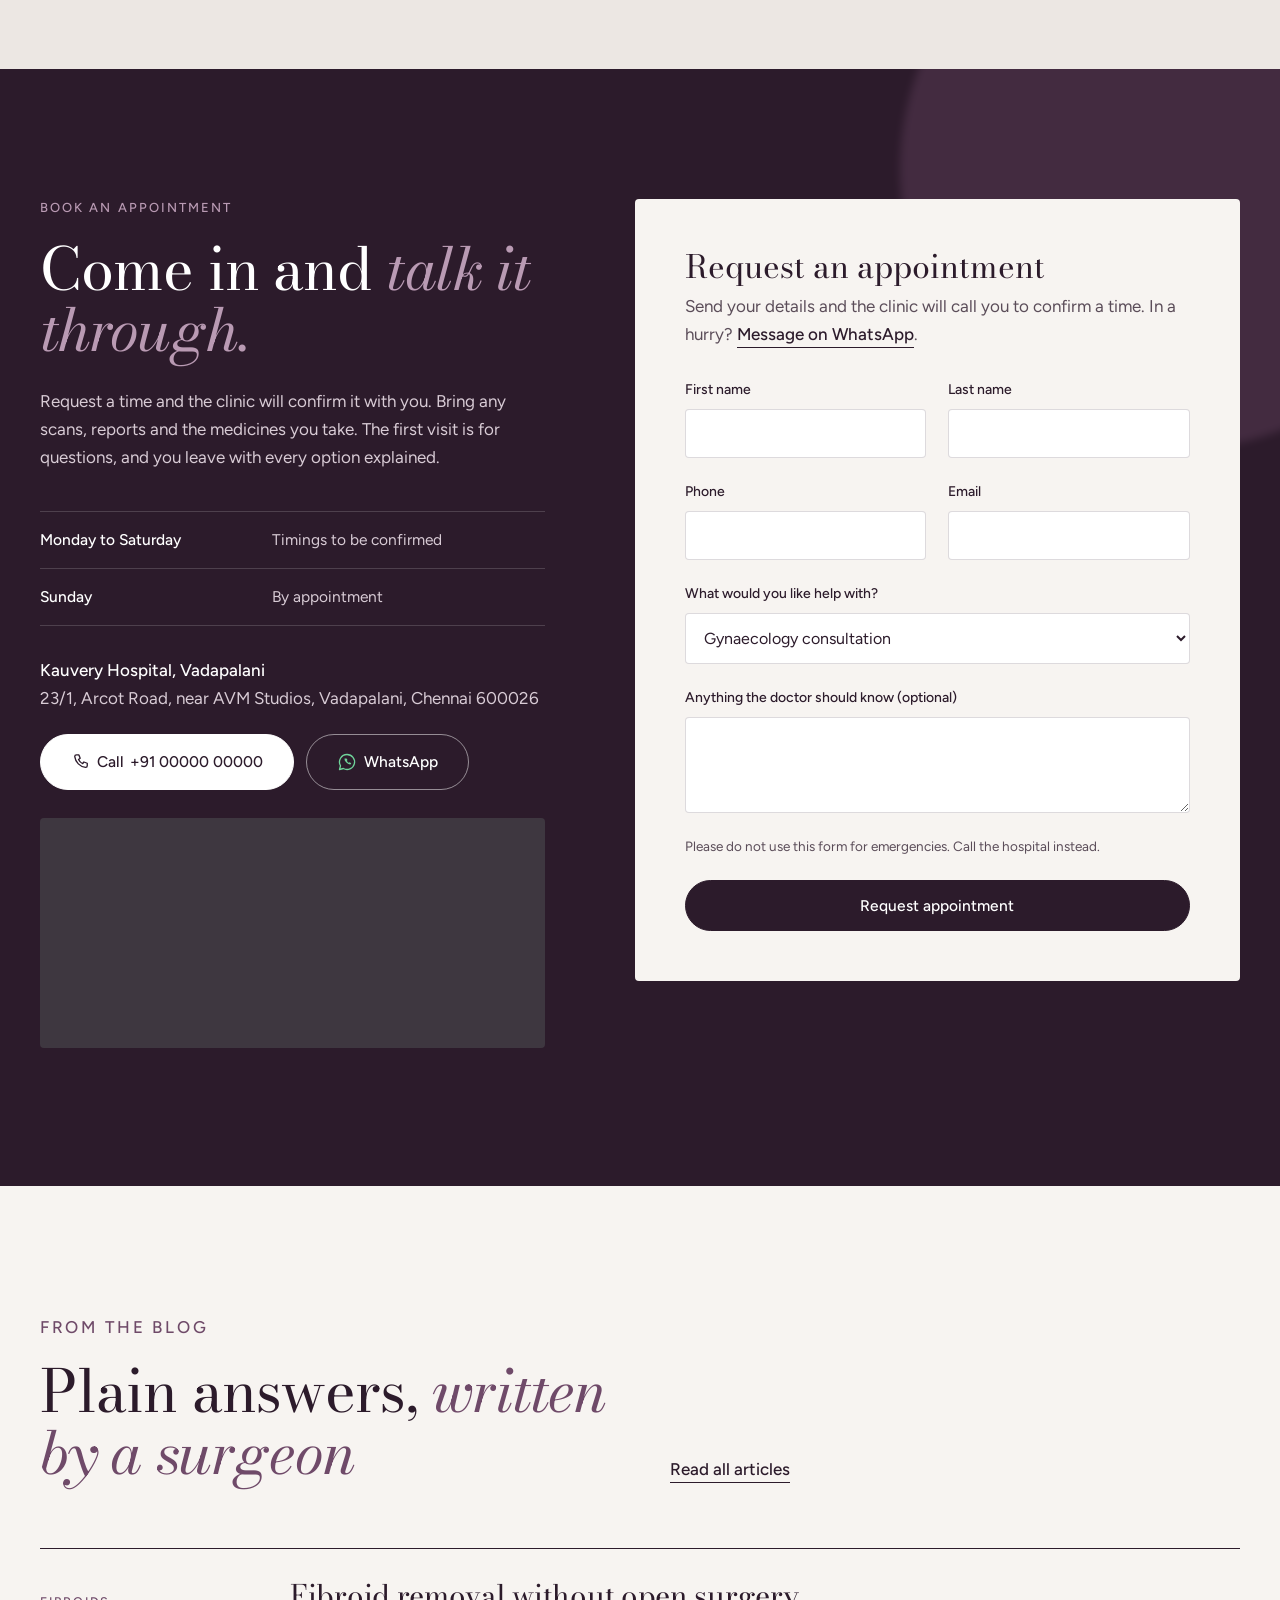
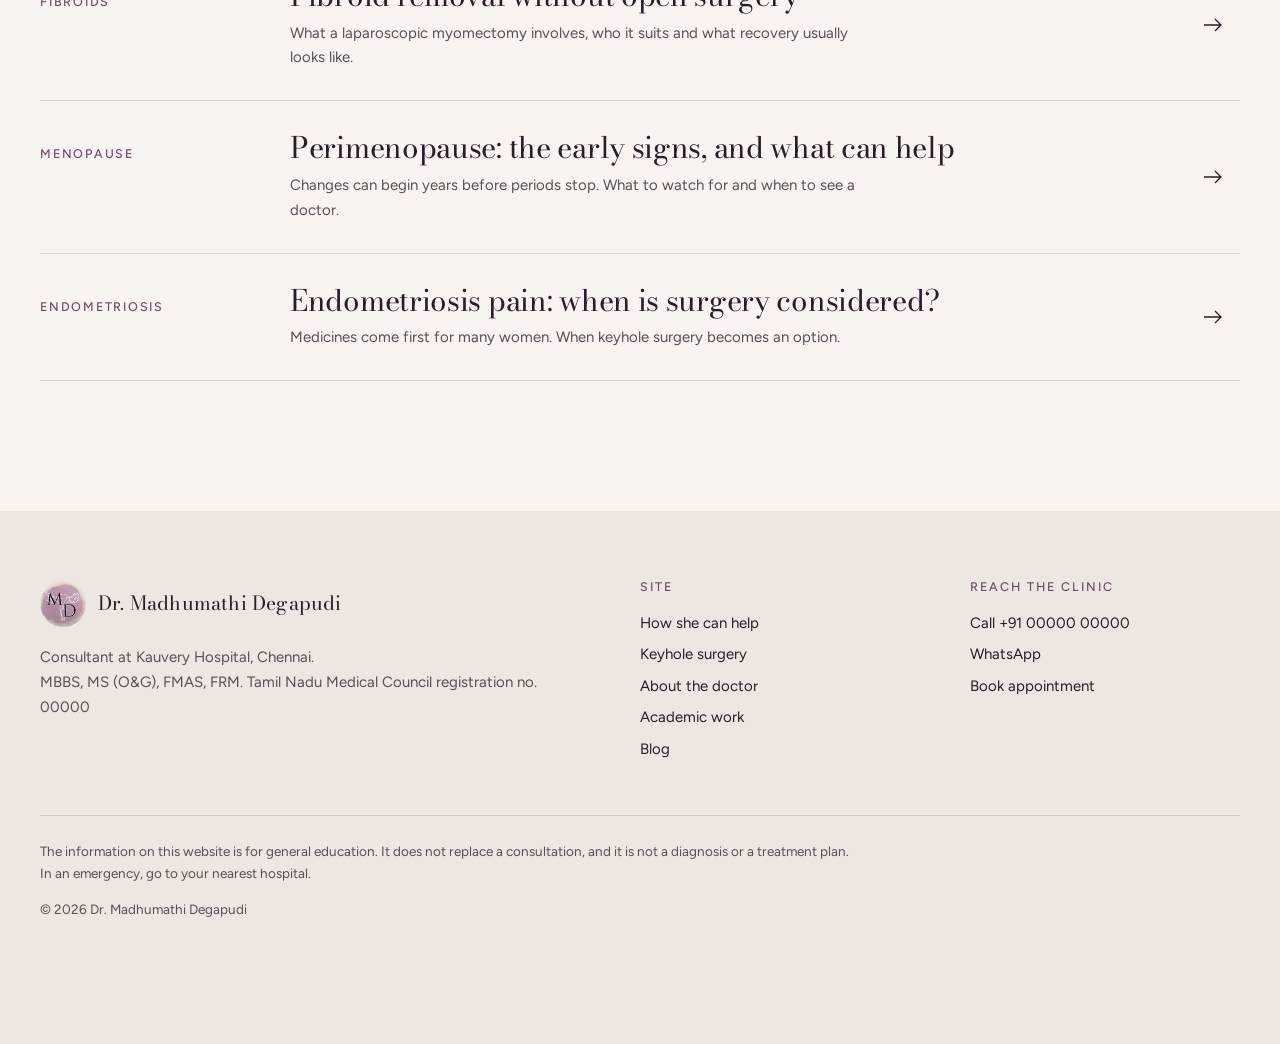
==== commit 8c1fba4f: "Use Dr. Madhumathi's approved portraits in the hero and About section Co-Authored-By: Claude Opus 5." ====
--- a/index.html
+++ b/index.html
@@ -30,8 +30,8 @@
   </div>
   <div class="hero-visual">
     <div class="disc" aria-hidden="true"><svg viewBox="0 0 200 200"><defs><filter id="brush" x="-20%" y="-20%" width="140%" height="140%"><feTurbulence type="fractalNoise" baseFrequency=".035" numOctaves="3" seed="7"/><feDisplacementMap in="SourceGraphic" scale="14"/></filter></defs><circle cx="100" cy="100" r="86" filter="url(#brush)"/></svg></div>
-    <div class="hero-portrait"><img src="assets/img/doctor.jpg" alt="Dr. Madhumathi Degapudi"></div>
-    <div class="hero-tag"><b>Dr. Madhumathi Degapudi</b><span><span class="v">MBBS, MS (O&amp;G), FMAS, FRM</span><br>Consultant, Kauvery Hospital</span><span class="v v-only">Dummy photo, not the doctor</span></div>
+    <div class="hero-portrait"><img src="assets/img/dr-madhumathi-coat.jpg" alt="Dr. Madhumathi Degapudi, gynaecologist and laparoscopic surgeon, in a white coat"></div>
+    <div class="hero-tag"><b>Dr. Madhumathi Degapudi</b><span><span class="v">MBBS, MS (O&amp;G), FMAS, FRM</span><br>Consultant, Kauvery Hospital</span></div>
   </div>
 </div></section>
 
@@ -69,7 +69,9 @@
     <p>Her practice does not stop once a problem is treated. She works with women on the long view of their health: hormones, metabolism, bone strength and heart health through perimenopause, menopause and beyond.</p>
     <p>In a consultation she explains what is happening, sets out every reasonable option including the non-surgical ones, and leaves the decision with you.</p>
   </div>
-  <dl class="cv rv">
+  <div class="about-side rv">
+  <figure class="about-pic"><img src="assets/img/dr-madhumathi-saree.jpg" alt="Dr. Madhumathi Degapudi in a mauve silk saree, in her consultation room" loading="lazy"></figure>
+  <dl class="cv">
     <div><dt>Degrees</dt><dd><span class="v">MBBS, MS in obstetrics and gynaecology</span></dd></div>
     <div><dt>Fellowship</dt><dd><span class="v">Minimal access surgery (FMAS)</span><small><span class="v">One year of advanced laparoscopy and hysteroscopy, Kochi</span></small></dd></div>
     <div><dt>Fellowship</dt><dd><span class="v">Reproductive medicine (FRM)</span></dd></div>
@@ -77,6 +79,7 @@
     <div><dt>Member</dt><dd><span class="v">IAGE and OGSSI</span></dd></div>
     <div><dt>Practice</dt><dd>Consultant laparoscopic surgeon<small>Kauvery Hospital, Chennai</small></dd></div>
   </dl>
+  </div>
 </div></section>
 
 <section class="section acad" id="academics" data-widget="gallery"><div class="wrap">
--- a/styles.css
+++ b/styles.css
@@ -396,3 +396,8 @@
 .rec-ph.pic { border: 0; background: #3a2738; overflow: hidden; display: block; }
 .rec-ph.pic img { width: 100%; height: 100%; object-fit: cover; display: block; transition: transform .6s var(--ease); }
 .rec:hover .rec-ph.pic img { transform: scale(1.03); }
+/* her real portraits */
+.hero-portrait img { object-position: 50% 18%; }
+.about-pic { margin: 0 0 40px; aspect-ratio: 4 / 4.6; border-radius: 999px 999px 6px 6px; overflow: hidden; background: var(--stone); }
+.about-pic img { width: 100%; height: 100%; object-fit: cover; object-position: 55% 22%; }
+@media (max-width: 900px) { .about-pic { max-width: 420px; aspect-ratio: 4 / 4.4; } }
